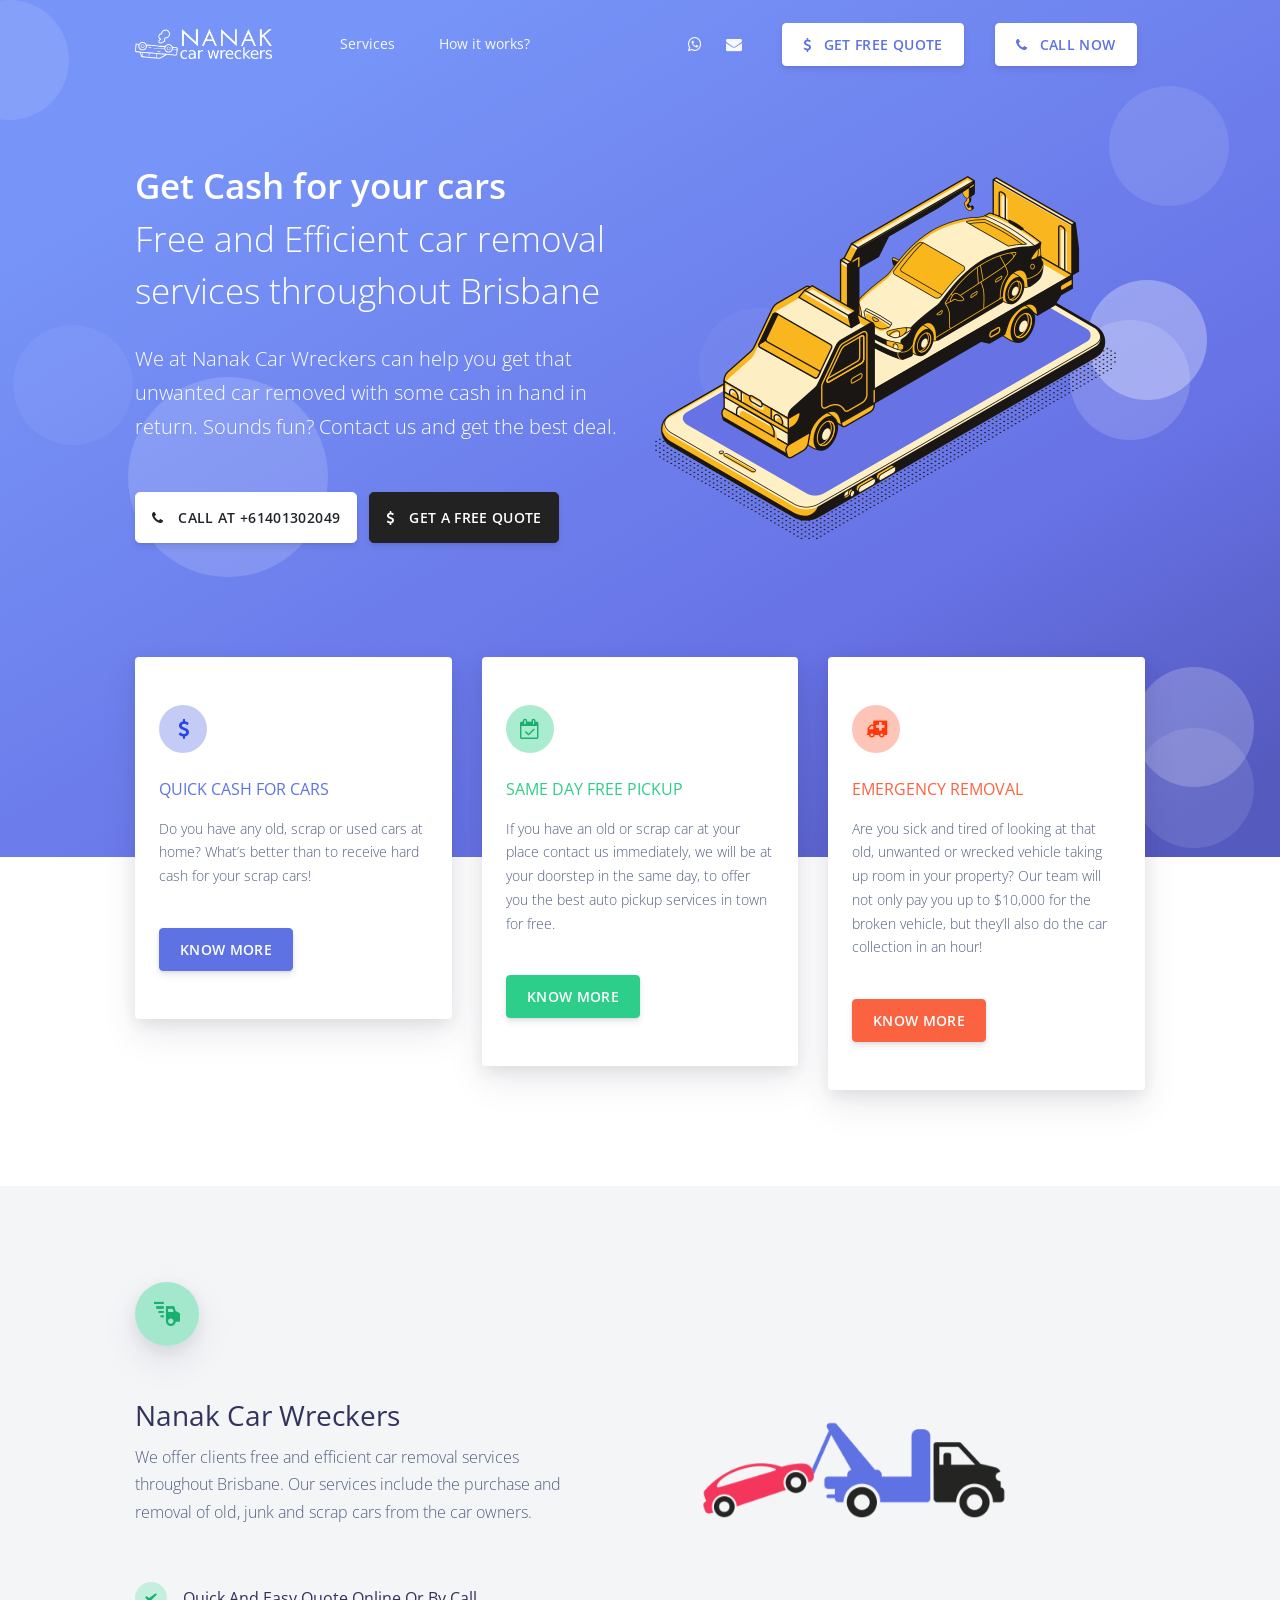
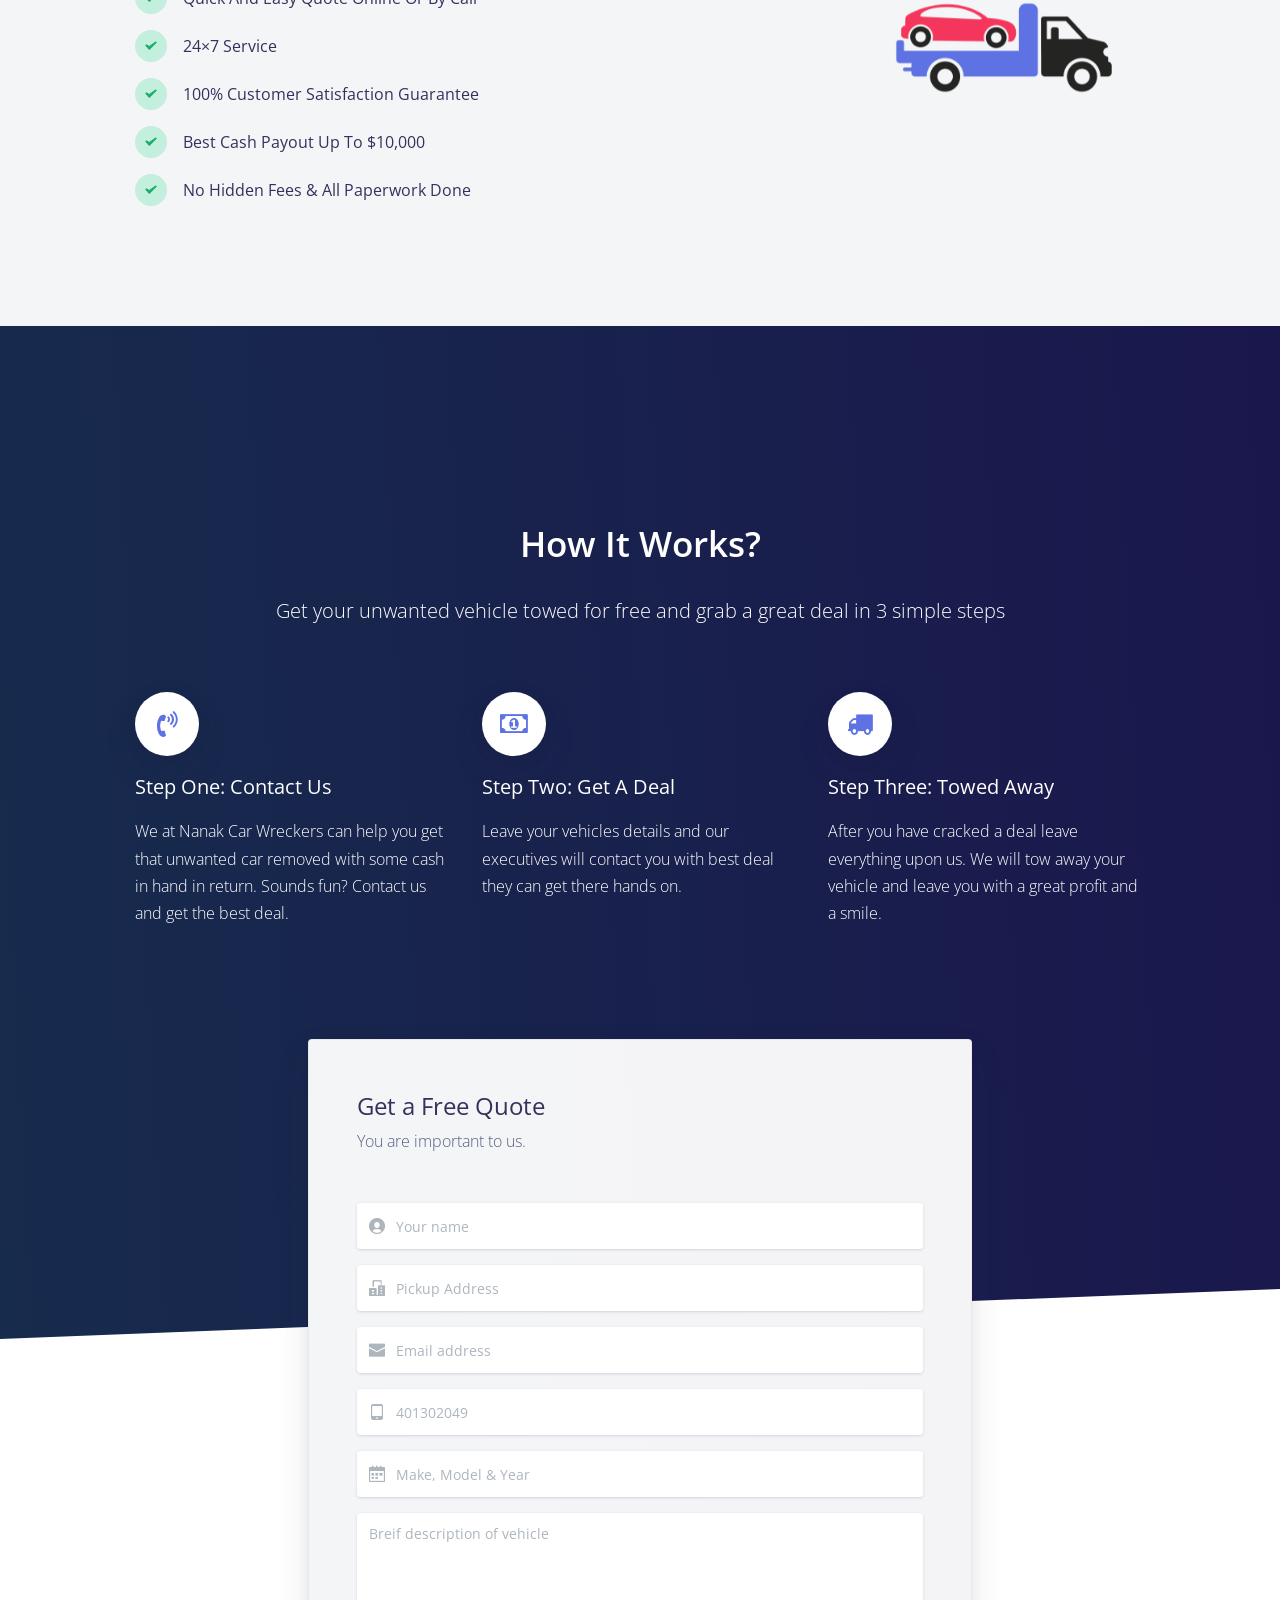
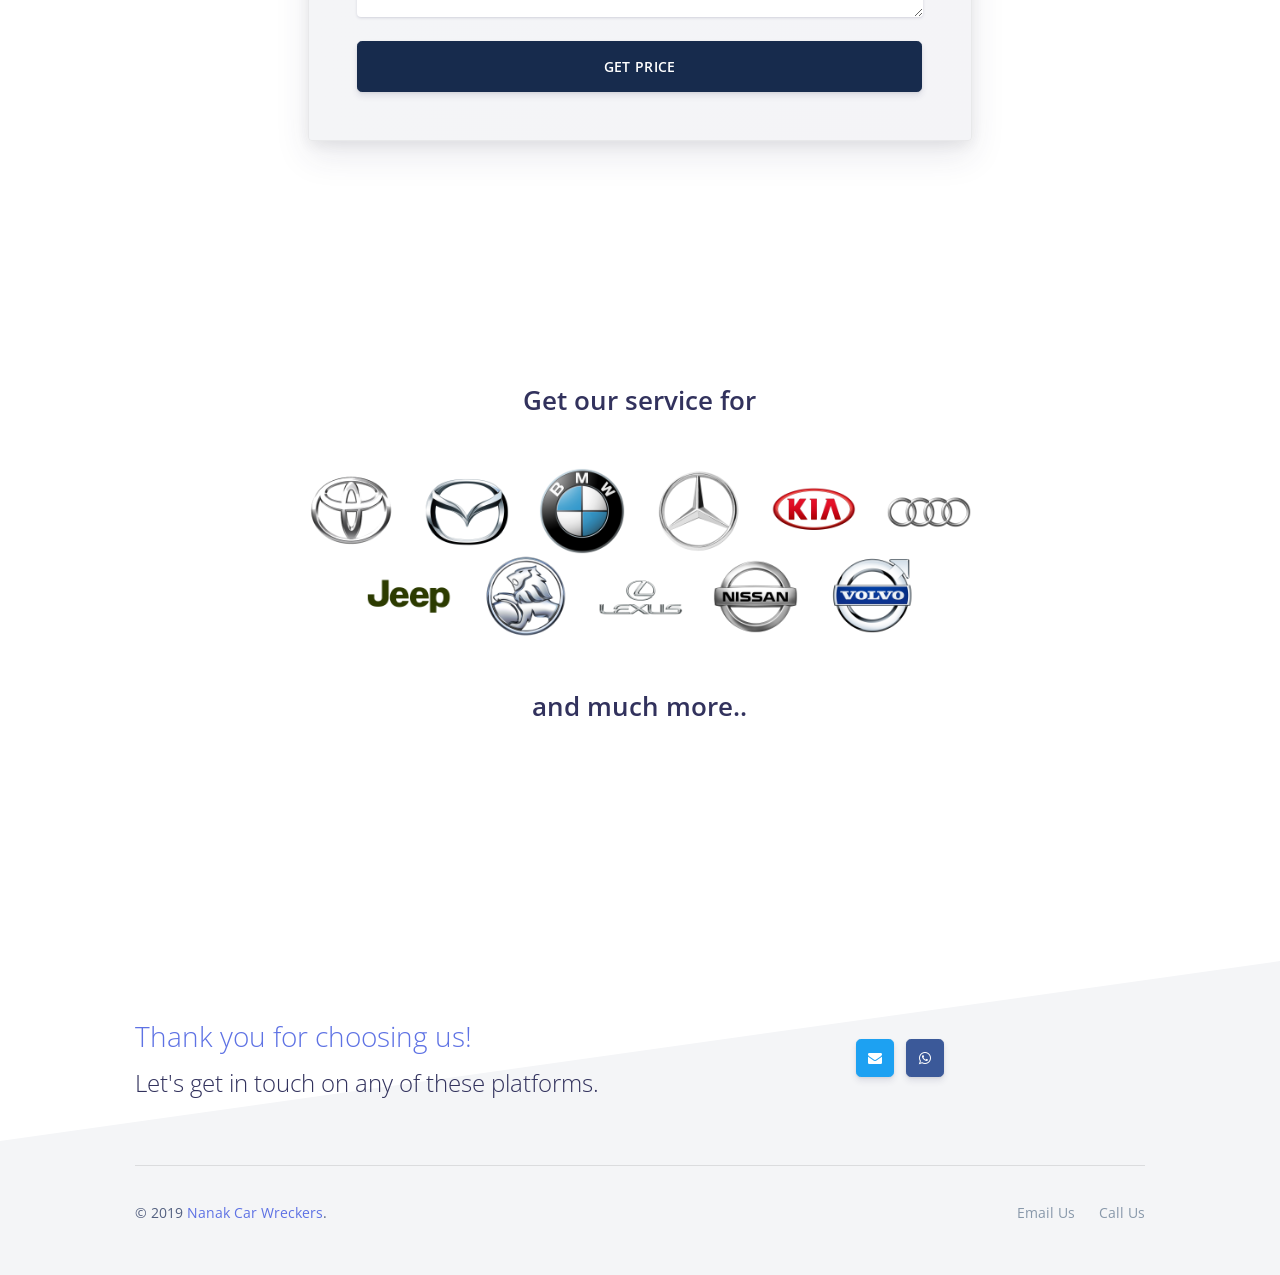
==== index.html @ dedbe330 "added files" ====
<!DOCTYPE html>
<html>

<head>
  <meta charset="utf-8">
  <meta name="viewport" content="width=device-width, initial-scale=1, shrink-to-fit=no">
  <meta name="description" content="Nanak Car Wreckers - Free and Efficient car removal services throughout Brisbane">
  <meta name="author" content="Nanak Car Wreckers">
  <meta name="keywords" content="car wreckers brisbane, nanak car wreckers, nanak car wreckers brisbane, car towing, scrap cars, free car towing service, free car pickup, car pickup brisbane">

  <title>Nanak Car Wreckers - Free and Efficient car removal services throughout Brisbane</title>
  <!-- OGP -->
  <meta property="og:title" content="Nanak Car Wreckers" />
  <meta property="og:url" content="https://nanakcarwreckers.com/" />
  <meta property="og:description" content="Nanak Car Wreckers - Free and Efficient car removal services throughout Brisbane"/>
  <meta property="og:image" content="./assets/img/brand/ncw_ogp.png" />
  <meta property="og:image:secure_url" content="https://nanakcarwreckers.com/assets/img/brand/ncw_ogp.png" />
  <meta property="og:image:type" content="image/png" />
  <meta property="og:image:width" content="400" />
  <meta property="og:image:height" content="300" />
  <meta property="og:image:alt" content="Nanak Car Wreckers Logo" />
  <!-- Favicon -->
  <link href="./assets/img/brand/favicon.ico" rel="icon" type="image/png">
  <link rel="icon" type="image/png" href="./assets/img/brand/favicon-32x32.png" sizes="32x32" />
  <link rel="icon" type="image/png" href="./assets/img/brand/favicon-16x16.png" sizes="16x16" />
  <!-- Fonts -->
  <link href="https://fonts.googleapis.com/css?family=Open+Sans:300,400,600,700" rel="stylesheet">
  <!-- Icons -->
  <link href="./assets/vendor/nucleo/css/nucleo.css" rel="stylesheet">
  <link href="./assets/vendor/font-awesome/css/font-awesome.min.css" rel="stylesheet">
  <!-- Argon CSS -->
  <link type="text/css" href="./assets/css/argon.css?v=1.0.1" rel="stylesheet">
  <!-- Docs CSS -->
  <link type="text/css" href="./assets/css/docs.min.css" rel="stylesheet">
</head>

<body>
  <header class="header-global">
    <nav id="navbar-main" class="navbar navbar-main navbar-expand-lg navbar-transparent navbar-light headroom">
      <div class="container">
        <a class="navbar-brand mr-lg-5" href="../index.html">
          <img src="./assets/img/brand/logo.png">
        </a>
        <button class="navbar-toggler" type="button" data-toggle="collapse" data-target="#navbar_global" aria-controls="navbar_global" aria-expanded="false" aria-label="Toggle navigation">
          <span class="navbar-toggler-icon"></span>
        </button>
        <div class="navbar-collapse collapse" id="navbar_global">
          <div class="navbar-collapse-header">
            <div class="row">
              <div class="col-6 collapse-brand">
                <a href="../index.html">
                  <img src="./assets/img/brand/blue.png">
                </a>
              </div>
              <div class="col-6 collapse-close">
                <button type="button" class="navbar-toggler" data-toggle="collapse" data-target="#navbar_global" aria-controls="navbar_global" aria-expanded="false" aria-label="Toggle navigation">
                  <span></span>
                  <span></span>
                </button>
              </div>
            </div>
          </div>
          <ul class="navbar-nav navbar-nav-hover align-items-lg-center">
            <li class="nav-item dropdown" data-toggle="collapse" data-target=".navbar-collapse.show">
              <a href="#services" class="nav-link">
                <i class="ni ni-ui-04 d-lg-none"></i>
                <span class="nav-link-inner--text">Services</span>
              </a>
            </li>
            <li class="nav-item" data-toggle="collapse" data-target=".navbar-collapse.show">
              <a href="#how-it-works" class="nav-link">
                <i class="ni ni-collection d-lg-none"></i>
                <span class="nav-link-inner--text">How it works?</span>
              </a>
            </li>
          </ul>
          <ul class="navbar-nav align-items-lg-center ml-lg-auto">
            <li class="nav-item" data-toggle="collapse" data-target=".navbar-collapse.show">
              <a class="nav-link nav-link-icon" href="https://api.whatsapp.com/send?phone=61401302049&text=Wanna%20Get%20Quote%20for%20my%20Car" target="_blank" data-toggle="tooltip" title="Get free quote on Whatsapp">
                <i class="fa fa-whatsapp"></i>
                <span class="nav-link-inner--text d-lg-none">Whatsapp</span>
              </a>
            </li>
            <li class="nav-item" data-toggle="collapse" data-target=".navbar-collapse.show">
              <a class="nav-link nav-link-icon" href="mailto:nanakcarwreckersau@gmail.com?subject=Wanna get quote for my car&" target="_blank" data-toggle="tooltip" title="Email Us">
                <i class="fa fa-envelope"></i>
                <span class="nav-link-inner--text d-lg-none">Email Us</span>
              </a>
            </li>
            <li class="nav-item d-none d-lg-block ml-lg-4" data-toggle="collapse" data-target=".navbar-collapse.show">
              <a href="#get-free-quote" class="btn btn-neutral btn-icon">
                <span class="btn-inner--icon">
                  <i class="fa fa-usd mr-2"></i>
                </span>
                <span class="nav-link-inner--text">Get free Quote</span>
              </a>
            </li>
            <li class="nav-item d-none d-lg-block ml-lg-4" data-toggle="collapse" data-target=".navbar-collapse.show">
              <a href="tel:+61401302049" class="btn btn-neutral btn-icon">
                <span class="btn-inner--icon">
                  <i class="fa fa-phone mr-2"></i>
                </span>
                <span class="nav-link-inner--text">Call Now</span>
              </a>
            </li>
          </ul>
        </div>
      </div>
    </nav>
  </header>
  <main>
    <div class="position-relative">

      <section class="section section-lg section-shaped pb-250">
        <div class="shape shape-style-1 shape-default">
          <span></span>
          <span></span>
          <span></span>
          <span></span>
          <span></span>
          <span></span>
          <span></span>
          <span></span>
          <span></span>
        </div>
        <div class="container py-lg-md d-flex">
          <div class="col px-0">
            <div class="row flex-column-reverse flex-md-row">
              <div class="col-lg-6">
                <h1 class="display-3  text-white">Get Cash for your cars
                  <span>Free and Efficient car removal services throughout Brisbane</span>
                </h1>
                <p class="lead  text-white">We at Nanak Car Wreckers can help you get that unwanted car removed with some cash in hand in return. Sounds fun? Contact us and get the best deal.</p>
                <div class="btn-wrapper">
                  <a href="tel:+61401302049" class="btn btn-lg btn-white btn-icon mb-3 mb-sm-0">
                    <span class="btn-inner--icon"><i class="fa fa-phone"></i></span>
                    <span class="btn-inner--text">Call at +61401302049</span>
                  </a>
                  <a href="#get-free-quote" class="btn btn-lg btn-github btn-icon mb-3 mb-sm-0">
                    <span class="btn-inner--icon"><i class="fa fa-usd"></i></span>
                    <span class="btn-inner--text">Get a free quote</span>
                  </a>
                </div>
              </div>
              <div class="col-lg-6 mt-3">
                <img src="./assets/img/brand/header_img.png" class="img-fluid">
              </div>
            </div>
          </div>
        </div>
      </section>
    </div>
    <section class="section section-lg pt-lg-0 mt--200">
      <div class="container">
        <div class="row justify-content-center">
          <div class="col-lg-12">
            <div class="row row-grid">
              <div class="col-lg-4">
                <div class="card card-lift--hover shadow border-0">
                  <div class="card-body py-5">
                    <div class="icon icon-shape icon-shape-primary rounded-circle mb-4">
                      <i class="fa fa-usd"></i>
                    </div>
                    <h6 class="text-primary text-uppercase">Quick Cash for Cars</h6>
                    <p class="description mt-3">Do you have any old, scrap or used cars at home? What’s better than to receive hard cash for your scrap cars!</p>
                    <a href="#get-free-quote" class="btn btn-primary mt-4">Know more</a>
                  </div>
                </div>
              </div>
              <div class="col-lg-4">
                <div class="card card-lift--hover shadow border-0">
                  <div class="card-body py-5">
                    <div class="icon icon-shape icon-shape-success rounded-circle mb-4">
                      <i class="fa fa-calendar-check-o"></i>
                    </div>
                    <h6 class="text-success text-uppercase">Same day free pickup</h6>
                    <p class="description mt-3">If you have an old or scrap car at your place contact us immediately, we will be at your doorstep in the same day, to offer you the best auto pickup services in town for free.</p>
                    <a href="#get-free-quote" class="btn btn-success mt-4">Know more</a>
                  </div>
                </div>
              </div>
              <div class="col-lg-4">
                <div class="card card-lift--hover shadow border-0">
                  <div class="card-body py-5">
                    <div class="icon icon-shape icon-shape-warning rounded-circle mb-4">
                      <i class="fa fa-ambulance"></i>
                    </div>
                    <h6 class="text-warning text-uppercase">Emergency removal</h6>
                    <p class="description mt-3">Are you sick and tired of looking at that old, unwanted or wrecked vehicle taking up room in your property? Our team will not only pay you up to $10,000 for the broken vehicle, but they’ll also do the car collection in an hour!</p>
                    <a href="#get-free-quote" class="btn btn-warning mt-4">Know more</a>
                  </div>
                </div>
              </div>
            </div>
          </div>
        </div>
      </div>
    </section>
    <section class="section section-lg bg-secondary" id="services">
      <div class="container">
        <div class="row row-grid align-items-center">
          <div class="col-md-6 order-md-2">
            <img src="./assets/img/theme/section_2.png" class="img-fluid floating">
          </div>
          <div class="col-md-6 order-md-1">
            <div class="pr-md-5">
              <div class="icon icon-lg icon-shape icon-shape-success shadow rounded-circle mb-5">
                <i class="ni ni-delivery-fast"></i>
              </div>
              <h3>Nanak Car Wreckers</h3>
              <p>We offer clients free and efficient car removal services throughout Brisbane. Our services include the purchase and removal of old, junk and scrap cars from the car owners.</p>
              <ul class="list-unstyled mt-5">
                <li class="py-2">
                  <div class="d-flex align-items-center">
                    <div>
                      <div class="badge badge-circle badge-success mr-3">
                        <i class="ni ni-check-bold"></i>
                      </div>
                    </div>
                    <div>
                      <h6 class="mb-0">Quick And Easy Quote Online Or By Call</h6>
                    </div>
                  </div>
                </li>
                <li class="py-2">
                  <div class="d-flex align-items-center">
                    <div>
                      <div class="badge badge-circle badge-success mr-3">
                        <i class="ni ni-check-bold"></i>
                      </div>
                    </div>
                    <div>
                      <h6 class="mb-0">24×7 Service</h6>
                    </div>
                  </div>
                </li>
                <li class="py-2">
                  <div class="d-flex align-items-center">
                    <div>
                      <div class="badge badge-circle badge-success mr-3">
                        <i class="ni ni-check-bold"></i>
                      </div>
                    </div>
                    <div>
                      <h6 class="mb-0">100% Customer Satisfaction Guarantee</h6>
                    </div>
                  </div>
                </li>
                <li class="py-2">
                  <div class="d-flex align-items-center">
                    <div>
                      <div class="badge badge-circle badge-success mr-3">
                        <i class="ni ni-check-bold"></i>
                      </div>
                    </div>
                    <div>
                      <h6 class="mb-0">Best Cash Payout Up To $10,000</h6>
                    </div>
                  </div>
                </li>
                <li class="py-2">
                  <div class="d-flex align-items-center">
                    <div>
                      <div class="badge badge-circle badge-success mr-3">
                        <i class="ni ni-check-bold"></i>
                      </div>
                    </div>
                    <div>
                      <h6 class="mb-0">No Hidden Fees & All Paperwork Done</h6>
                    </div>
                  </div>
                </li>
              </ul>
            </div>
          </div>
        </div>
      </div>
    </section>
    <section class="section section-lg bg-gradient-default" id="how-it-works">
      <div class="container pt-lg pb-300">
        <div class="row text-center justify-content-center">
          <div class="col-lg-10">
            <h2 class="display-3 text-white">How It Works?</h2>
            <p class="lead text-white">Get your unwanted vehicle towed for free and grab a great deal in 3 simple steps</p>
          </div>
        </div>
        <div class="row row-grid mt-5">
          <div class="col-lg-4">
            <div class="icon icon-lg icon-shape bg-gradient-white shadow rounded-circle text-primary">
              <i class="fa fa-volume-control-phone"></i>
            </div>
            <h5 class="text-white mt-3">Step One: Contact Us</h5>
            <p class="text-white mt-3">We at Nanak Car Wreckers can help you get that unwanted car removed with some cash in hand in return. Sounds fun? Contact us and get the best deal.</p>
          </div>
          <div class="col-lg-4">
            <div class="icon icon-lg icon-shape bg-gradient-white shadow rounded-circle text-primary">
              <i class="fa fa-money"></i>
            </div>
            <h5 class="text-white mt-3">Step Two: Get A Deal</h5>
            <p class="text-white mt-3">Leave your vehicles details and our executives will contact you with best deal they can get there hands on.</p>
          </div>
          <div class="col-lg-4">
            <div class="icon icon-lg icon-shape bg-gradient-white shadow rounded-circle text-primary">
              <i class="fa fa-truck"></i>
            </div>
            <h5 class="text-white mt-3">Step Three: Towed Away</h5>
            <p class="text-white mt-3">After you have cracked a deal leave everything upon us. We will tow away your vehicle and leave you with a great profit and a smile.</p>
          </div>
        </div>
      </div>
      <!-- SVG separator -->
      <div class="separator separator-bottom separator-skew zindex-100">
        <svg x="0" y="0" viewBox="0 0 2560 100" preserveAspectRatio="none" version="1.1" xmlns="http://www.w3.org/2000/svg">
          <polygon class="fill-white" points="2560 0 2560 100 0 100"></polygon>
        </svg>
      </div>
    </section>
    <section class="section section-lg pt-lg-0 section-contact-us" id="get-free-quote">
      <div class="container">
        <div class="row justify-content-center mt--300">
          <div class="col-lg-8">
            <div class="card bg-gradient-secondary shadow">
              <div class="card-body p-lg-5">
                <h4 class="mb-1">Get a Free Quote</h4>
                <p class="mt-0">You are important to us.</p>
                <form action="https://formspree.io/nanakcarwreckers@gmail.com" method="POST">
                <div class="form-group mt-5">
                  <div class="input-group input-group-alternative">
                    <div class="input-group-prepend">
                      <span class="input-group-text"><i class="ni ni-circle-08"></i></span>
                    </div>
                    <input class="form-control" placeholder="Your name" type="text" name="name" required>
                  </div>
                </div>
                <div class="form-group">
                  <div class="input-group input-group-alternative">
                    <div class="input-group-prepend">
                      <span class="input-group-text"><i class="ni ni-building"></i></span>
                    </div>
                    <input class="form-control" placeholder="Pickup Address" type="text" name="pickup_address" required>
                  </div>
                </div>
                <div class="form-group">
                  <div class="input-group input-group-alternative">
                    <div class="input-group-prepend">
                      <span class="input-group-text"><i class="ni ni-email-83"></i></span>
                    </div>
                    <input class="form-control" placeholder="Email address" type="email" name="email" required>
                  </div>
                </div>
                <div class="form-group">
                  <div class="input-group input-group-alternative">
                    <div class="input-group-prepend">
                      <span class="input-group-text"><i class="ni ni-mobile-button"></i></span>
                    </div>
                    <input class="form-control" placeholder="401302049" type="tel" required pattern="[0-9][0-9]{4}[0-9]{4}" name="mobile_number" required/>
                  </div>
                </div>
                <div class="form-group">
                  <div class="input-group input-group-alternative">
                    <div class="input-group-prepend">
                      <span class="input-group-text"><i class="ni ni-calendar-grid-58"></i></span>
                    </div>
                    <input class="form-control" placeholder="Make, Model & Year" type="text" name="make_model_year" required>
                  </div>
                </div>
                <div class="form-group mb-4">
                  <textarea class="form-control form-control-alternative" rows="4" cols="80" placeholder="Breif description of vehicle" name="vehicle_description" required></textarea>
                </div>
                <div>
                  <input type="submit" class="btn btn-default btn-round btn-block btn-lg" value="Get Price">
                </div>
                </form>
              </div>
            </div>
          </div>
        </div>
      </div>
    </section>
    <section class="section section-lg">
      <div class="container">
        <div class="row row-grid justify-content-center">
          <div class="col-lg-8 text-center">
            <div class="text-center">
              <h4 class="display-4 mb-5 mt-5">Get our service for</h4>
              <div class="row justify-content-center">
                <div class="col-lg-2 col-4">
                    <img src="./assets/img/icons/toyota.png" class="img-fluid">
                </div>
                <div class="col-lg-2 col-4">
                    <img src="./assets/img/icons/mazda.png" class="img-fluid">
                </div>
                <div class="col-lg-2 col-4">
                    <img src="./assets/img/icons/bmw.png" class="img-fluid">
                </div>
                <div class="col-lg-2 col-4">
                    <img src="./assets/img/icons/mercedes.png" class="img-fluid">
                </div>
                <div class="col-lg-2 col-4">
                    <img src="./assets/img/icons/kia.png" class="img-fluid">
                </div>
                <div class="col-lg-2 col-4">
                    <img src="./assets/img/icons/audi.png" class="img-fluid">
                </div>
                <div class="col-lg-2 col-4">
                    <img src="./assets/img/icons/jeep.png" class="img-fluid">
                </div>
                <div class="col-lg-2 col-4">
                    <img src="./assets/img/icons/holdan.png" class="img-fluid">
                </div>
                <div class="col-lg-2 col-4">
                    <img src="./assets/img/icons/lexus.png" class="img-fluid">
                </div>
                <div class="col-lg-2 col-4">
                    <img src="./assets/img/icons/nissan.png" class="img-fluid">
                </div>
                <div class="col-lg-2 col-4">
                    <img src="./assets/img/icons/volvo.png" class="img-fluid">
                </div>
                <h5 class="display-4 mb-5 mt-5">and much more..</h5>
              </div>
            </div>
          </div>
        </div>
      </div>
    </section>
  </main>
  <footer class="footer has-cards">
    <div class="container">
      <div class="row row-grid align-items-center my-md">
        <div class="col-lg-6">
          <h3 class="text-primary font-weight-light mb-2">Thank you for choosing us!</h3>
          <h4 class="mb-0 font-weight-light">Let's get in touch on any of these platforms.</h4>
        </div>
        <div class="col-lg-6 text-lg-center btn-wrapper">
          <a target="_blank" href="mailto:nanakcarwreckersau@gmail.com?subject=Wanna get quote for my car&" class="btn btn-neutral btn-icon-only btn-twitter btn-round btn-lg" data-toggle="tooltip" data-original-title="Email us">
            <i class="fa fa-envelope"></i>
          </a>
          <a target="_blank" href="https://api.whatsapp.com/send?phone=61401302049&text=Wanna%20Get%20Quote%20for%20my%20Car" class="btn btn-neutral btn-icon-only btn-facebook btn-round btn-lg" data-toggle="tooltip" data-original-title="Send text on Whatsapp">
            <i class="fa fa-whatsapp"></i>
          </a>
        </div>
      </div>
      <hr>
      <div class="row align-items-center justify-content-md-between">
        <div class="col-md-6">
          <div class="copyright">
            &copy; 2019
            <a href="https://nanakcarwreckers.com" target="_blank">Nanak Car Wreckers</a>.
          </div>
        </div>
        <div class="col-md-6">
          <ul class="nav nav-footer justify-content-end">
            <li class="nav-item">
              <a href="mailto:nanakcarwreckersau@gmail.com?subject=Wanna get quote for my car&" class="nav-link" target="_blank">Email Us</a>
            </li>
            <li class="nav-item">
              <a href="tel:+61401302049" class="nav-link" target="_blank">Call Us</a>
            </li>
          </ul>
        </div>
      </div>
    </div>
  </footer>
  <!-- Core -->
  <script src="./assets/vendor/jquery/jquery.min.js"></script>
  <script src="./assets/vendor/popper/popper.min.js"></script>
  <script src="./assets/vendor/bootstrap/bootstrap.min.js"></script>
  <script src="./assets/vendor/headroom/headroom.min.js"></script>
  <!-- Argon JS -->
  <script src="./assets/js/argon.js?v=1.0.1"></script>
</body>

</html>
---- assets/vendor/nucleo/css/nucleo.css ----
/*--------------------------------

hermes-dashboard-icons Web Font - built using nucleoapp.com
License - nucleoapp.com/license/

-------------------------------- */
@font-face {
  font-family: 'NucleoIcons';
  src: url('../fonts/nucleo-icons.eot');
  src: url('../fonts/nucleo-icons.eot') format('embedded-opentype'), url('../fonts/nucleo-icons.woff2') format('woff2'), url('../fonts/nucleo-icons.woff') format('woff'), url('../fonts/nucleo-icons.ttf') format('truetype'), url('../fonts/nucleo-icons.svg') format('svg');
  font-weight: normal;
  font-style: normal;
}
/*------------------------
    base class definition
-------------------------*/
.ni {
  display: inline-block;
  font: normal normal normal 14px/1 NucleoIcons;
  font-size: inherit;
  text-rendering: auto;
  -webkit-font-smoothing: antialiased;
  -moz-osx-font-smoothing: grayscale;
}
/*------------------------
  change icon size
-------------------------*/
.ni-lg {
  font-size: 1.33333333em;
  line-height: 0.75em;
  vertical-align: -15%;
}
.ni-2x {
  font-size: 2em;
}
.ni-3x {
  font-size: 3em;
}
.ni-4x {
  font-size: 4em;
}
.ni-5x {
  font-size: 5em;
}

/*----------------------------------
  add a square/circle background
-----------------------------------*/
.ni.square,
.ni.circle {
  padding: 0.33333333em;
  vertical-align: -16%;
  background-color: #eee;
}
.ni.circle {
  border-radius: 50%;
}
/*------------------------
  list icons
-------------------------*/
.ni-ul {
  padding-left: 0;
  margin-left: 2.14285714em;
  list-style-type: none;
}
.ni-ul > li {
  position: relative;
}
.ni-ul > li > .ni {
  position: absolute;
  left: -1.57142857em;
  top: 0.14285714em;
  text-align: center;
}
.ni-ul > li > .ni.lg {
  top: 0;
  left: -1.35714286em;
}
.ni-ul > li > .ni.circle,
.ni-ul > li > .ni.square {
  top: -0.19047619em;
  left: -1.9047619em;
}
/*------------------------
  spinning icons
-------------------------*/
.ni.spin {
  -webkit-animation: nc-spin 2s infinite linear;
  -moz-animation: nc-spin 2s infinite linear;
  animation: nc-spin 2s infinite linear;
}
@-webkit-keyframes nc-spin {
  0% {
    -webkit-transform: rotate(0deg);
  }
  100% {
    -webkit-transform: rotate(360deg);
  }
}
@-moz-keyframes nc-spin {
  0% {
    -moz-transform: rotate(0deg);
  }
  100% {
    -moz-transform: rotate(360deg);
  }
}
@keyframes nc-spin {
  0% {
    -webkit-transform: rotate(0deg);
    -moz-transform: rotate(0deg);
    -ms-transform: rotate(0deg);
    -o-transform: rotate(0deg);
    transform: rotate(0deg);
  }
  100% {
    -webkit-transform: rotate(360deg);
    -moz-transform: rotate(360deg);
    -ms-transform: rotate(360deg);
    -o-transform: rotate(360deg);
    transform: rotate(360deg);
  }
}
/*------------------------
  rotated/flipped icons
-------------------------*/
.ni.rotate-90 {
  filter: progid:DXImageTransform.Microsoft.BasicImage(rotation=1);
  -webkit-transform: rotate(90deg);
  -moz-transform: rotate(90deg);
  -ms-transform: rotate(90deg);
  -o-transform: rotate(90deg);
  transform: rotate(90deg);
}
.ni.rotate-180 {
  filter: progid:DXImageTransform.Microsoft.BasicImage(rotation=2);
  -webkit-transform: rotate(180deg);
  -moz-transform: rotate(180deg);
  -ms-transform: rotate(180deg);
  -o-transform: rotate(180deg);
  transform: rotate(180deg);
}
.ni.rotate-270 {
  filter: progid:DXImageTransform.Microsoft.BasicImage(rotation=3);
  -webkit-transform: rotate(270deg);
  -moz-transform: rotate(270deg);
  -ms-transform: rotate(270deg);
  -o-transform: rotate(270deg);
  transform: rotate(270deg);
}
.ni.flip-y {
  filter: progid:DXImageTransform.Microsoft.BasicImage(rotation=0);
  -webkit-transform: scale(-1, 1);
  -moz-transform: scale(-1, 1);
  -ms-transform: scale(-1, 1);
  -o-transform: scale(-1, 1);
  transform: scale(-1, 1);
}
.ni.flip-x {
  filter: progid:DXImageTransform.Microsoft.BasicImage(rotation=2);
  -webkit-transform: scale(1, -1);
  -moz-transform: scale(1, -1);
  -ms-transform: scale(1, -1);
  -o-transform: scale(1, -1);
  transform: scale(1, -1);
}
/*------------------------
    font icons
-------------------------*/

.ni-active-40::before {
    content: "\ea02";
}

.ni-air-baloon::before {
    content: "\ea03";
}

.ni-album-2::before {
    content: "\ea04";
}

.ni-align-center::before {
    content: "\ea05";
}

.ni-align-left-2::before {
    content: "\ea06";
}

.ni-ambulance::before {
    content: "\ea07";
}

.ni-app::before {
    content: "\ea08";
}

.ni-archive-2::before {
    content: "\ea09";
}

.ni-atom::before {
    content: "\ea0a";
}

.ni-badge::before {
    content: "\ea0b";
}

.ni-bag-17::before {
    content: "\ea0c";
}

.ni-basket::before {
    content: "\ea0d";
}

.ni-bell-55::before {
    content: "\ea0e";
}

.ni-bold-down::before {
    content: "\ea0f";
}

.ni-bold-left::before {
    content: "\ea10";
}

.ni-bold-right::before {
    content: "\ea11";
}

.ni-bold-up::before {
    content: "\ea12";
}

.ni-bold::before {
    content: "\ea13";
}

.ni-book-bookmark::before {
    content: "\ea14";
}

.ni-books::before {
    content: "\ea15";
}

.ni-box-2::before {
    content: "\ea16";
}

.ni-briefcase-24::before {
    content: "\ea17";
}

.ni-building::before {
    content: "\ea18";
}

.ni-bulb-61::before {
    content: "\ea19";
}

.ni-bullet-list-67::before {
    content: "\ea1a";
}

.ni-bus-front-12::before {
    content: "\ea1b";
}

.ni-button-pause::before {
    content: "\ea1c";
}

.ni-button-play::before {
    content: "\ea1d";
}

.ni-button-power::before {
    content: "\ea1e";
}

.ni-calendar-grid-58::before {
    content: "\ea1f";
}

.ni-camera-compact::before {
    content: "\ea20";
}

.ni-caps-small::before {
    content: "\ea21";
}

.ni-cart::before {
    content: "\ea22";
}

.ni-chart-bar-32::before {
    content: "\ea23";
}

.ni-chart-pie-35::before {
    content: "\ea24";
}

.ni-chat-round::before {
    content: "\ea25";
}

.ni-check-bold::before {
    content: "\ea26";
}

.ni-circle-08::before {
    content: "\ea27";
}

.ni-cloud-download-95::before {
    content: "\ea28";
}

.ni-cloud-upload-96::before {
    content: "\ea29";
}

.ni-compass-04::before {
    content: "\ea2a";
}

.ni-controller::before {
    content: "\ea2b";
}

.ni-credit-card::before {
    content: "\ea2c";
}

.ni-curved-next::before {
    content: "\ea2d";
}

.ni-delivery-fast::before {
    content: "\ea2e";
}

.ni-diamond::before {
    content: "\ea2f";
}

.ni-email-83::before {
    content: "\ea30";
}

.ni-fat-add::before {
    content: "\ea31";
}

.ni-fat-delete::before {
    content: "\ea32";
}

.ni-fat-remove::before {
    content: "\ea33";
}

.ni-favourite-28::before {
    content: "\ea34";
}

.ni-folder-17::before {
    content: "\ea35";
}

.ni-glasses-2::before {
    content: "\ea36";
}

.ni-hat-3::before {
    content: "\ea37";
}

.ni-headphones::before {
    content: "\ea38";
}

.ni-html5::before {
    content: "\ea39";
}

.ni-istanbul::before {
    content: "\ea3a";
}

.ni-key-25::before {
    content: "\ea3b";
}

.ni-laptop::before {
    content: "\ea3c";
}

.ni-like-2::before {
    content: "\ea3d";
}

.ni-lock-circle-open::before {
    content: "\ea3e";
}

.ni-map-big::before {
    content: "\ea3f";
}

.ni-mobile-button::before {
    content: "\ea40";
}

.ni-money-coins::before {
    content: "\ea41";
}

.ni-note-03::before {
    content: "\ea42";
}

.ni-notification-70::before {
    content: "\ea43";
}

.ni-palette::before {
    content: "\ea44";
}

.ni-paper-diploma::before {
    content: "\ea45";
}

.ni-pin-3::before {
    content: "\ea46";
}

.ni-planet::before {
    content: "\ea47";
}

.ni-ruler-pencil::before {
    content: "\ea48";
}

.ni-satisfied::before {
    content: "\ea49";
}

.ni-scissors::before {
    content: "\ea4a";
}

.ni-send::before {
    content: "\ea4b";
}

.ni-settings-gear-65::before {
    content: "\ea4c";
}

.ni-settings::before {
    content: "\ea4d";
}

.ni-single-02::before {
    content: "\ea4e";
}

.ni-single-copy-04::before {
    content: "\ea4f";
}

.ni-sound-wave::before {
    content: "\ea50";
}

.ni-spaceship::before {
    content: "\ea51";
}

.ni-square-pin::before {
    content: "\ea52";
}

.ni-support-16::before {
    content: "\ea53";
}

.ni-tablet-button::before {
    content: "\ea54";
}

.ni-tag::before {
    content: "\ea55";
}

.ni-tie-bow::before {
    content: "\ea56";
}

.ni-time-alarm::before {
    content: "\ea57";
}

.ni-trophy::before {
    content: "\ea58";
}

.ni-tv-2::before {
    content: "\ea59";
}

.ni-umbrella-13::before {
    content: "\ea5a";
}

.ni-user-run::before {
    content: "\ea5b";
}

.ni-vector::before {
    content: "\ea5c";
}

.ni-watch-time::before {
    content: "\ea5d";
}

.ni-world::before {
    content: "\ea5e";
}

.ni-zoom-split-in::before {
    content: "\ea5f";
}

.ni-collection::before {
    content: "\ea60";
}

.ni-image::before {
    content: "\ea61";
}

.ni-shop::before {
    content: "\ea62";
}

.ni-ungroup::before {
    content: "\ea63";
}

.ni-world-2::before {
    content: "\ea64";
}

.ni-ui-04::before {
    content: "\ea65";
}


/* all icon font classes list here */
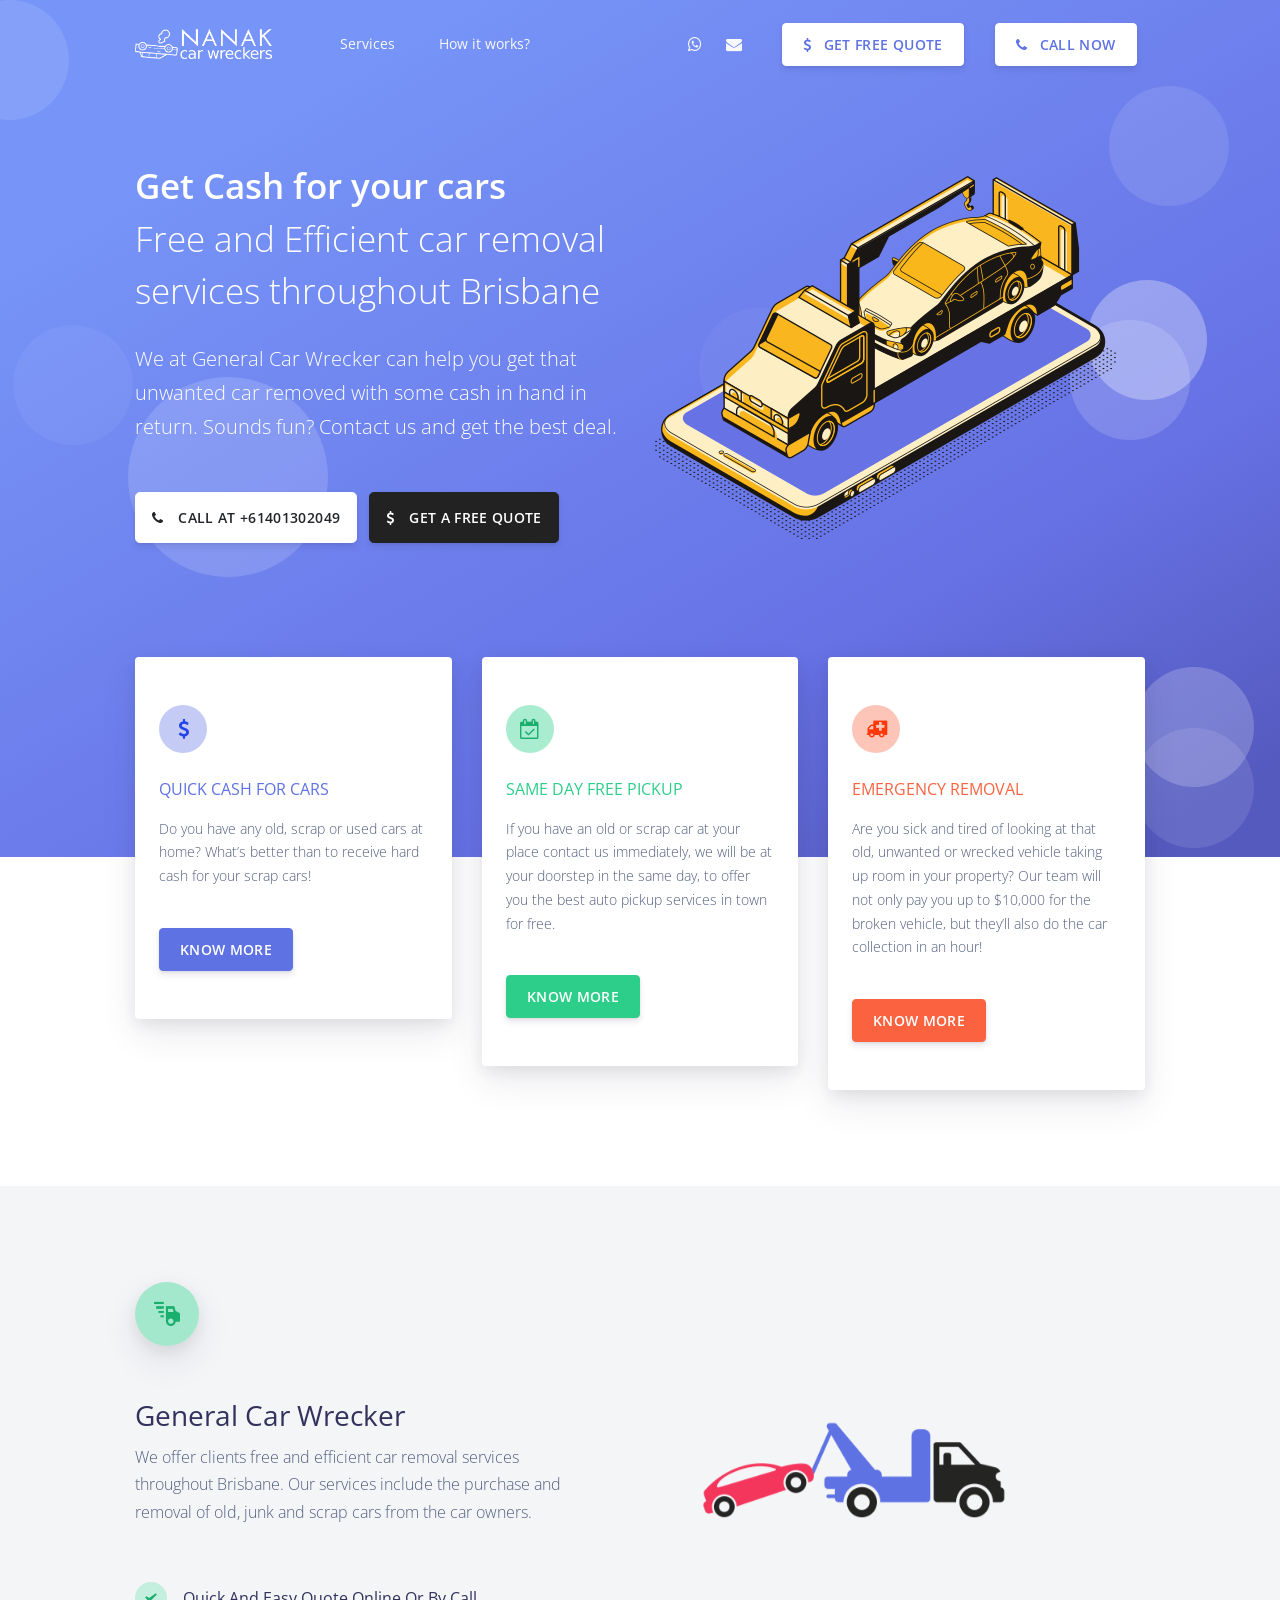
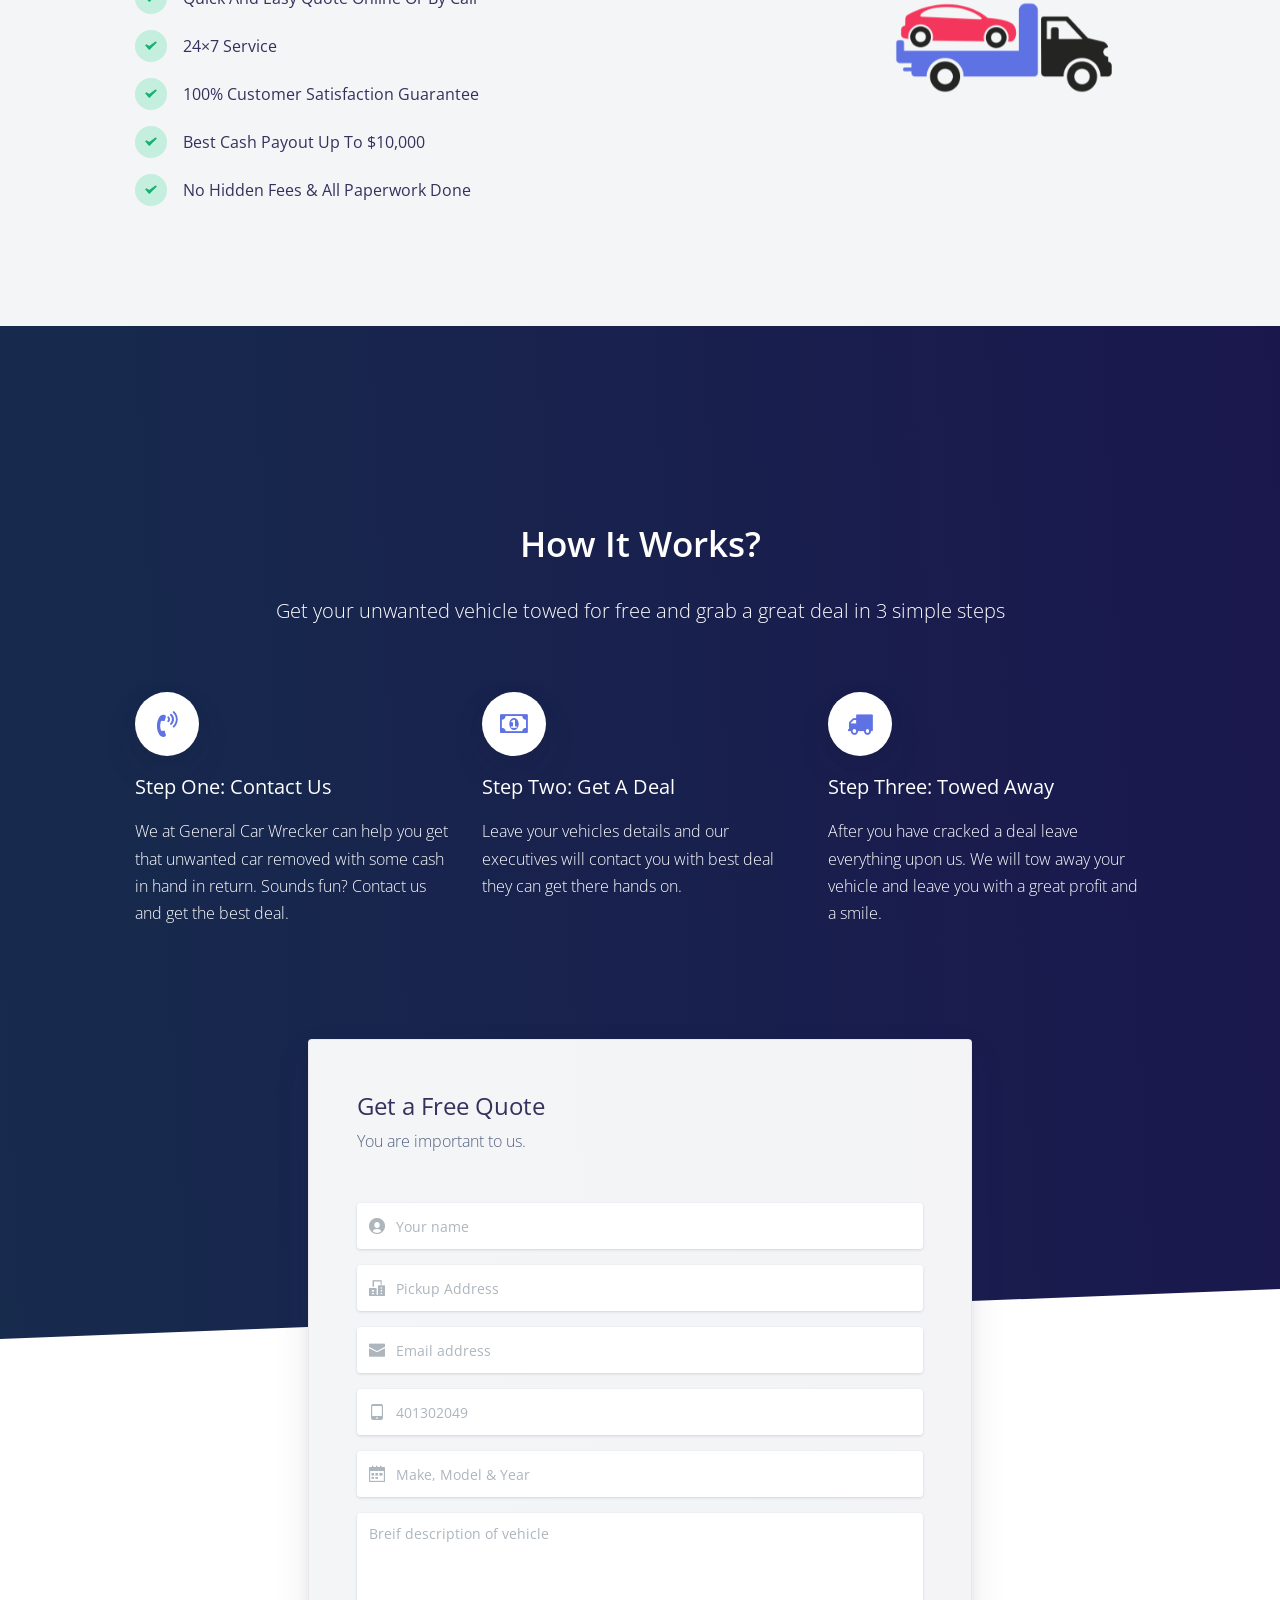
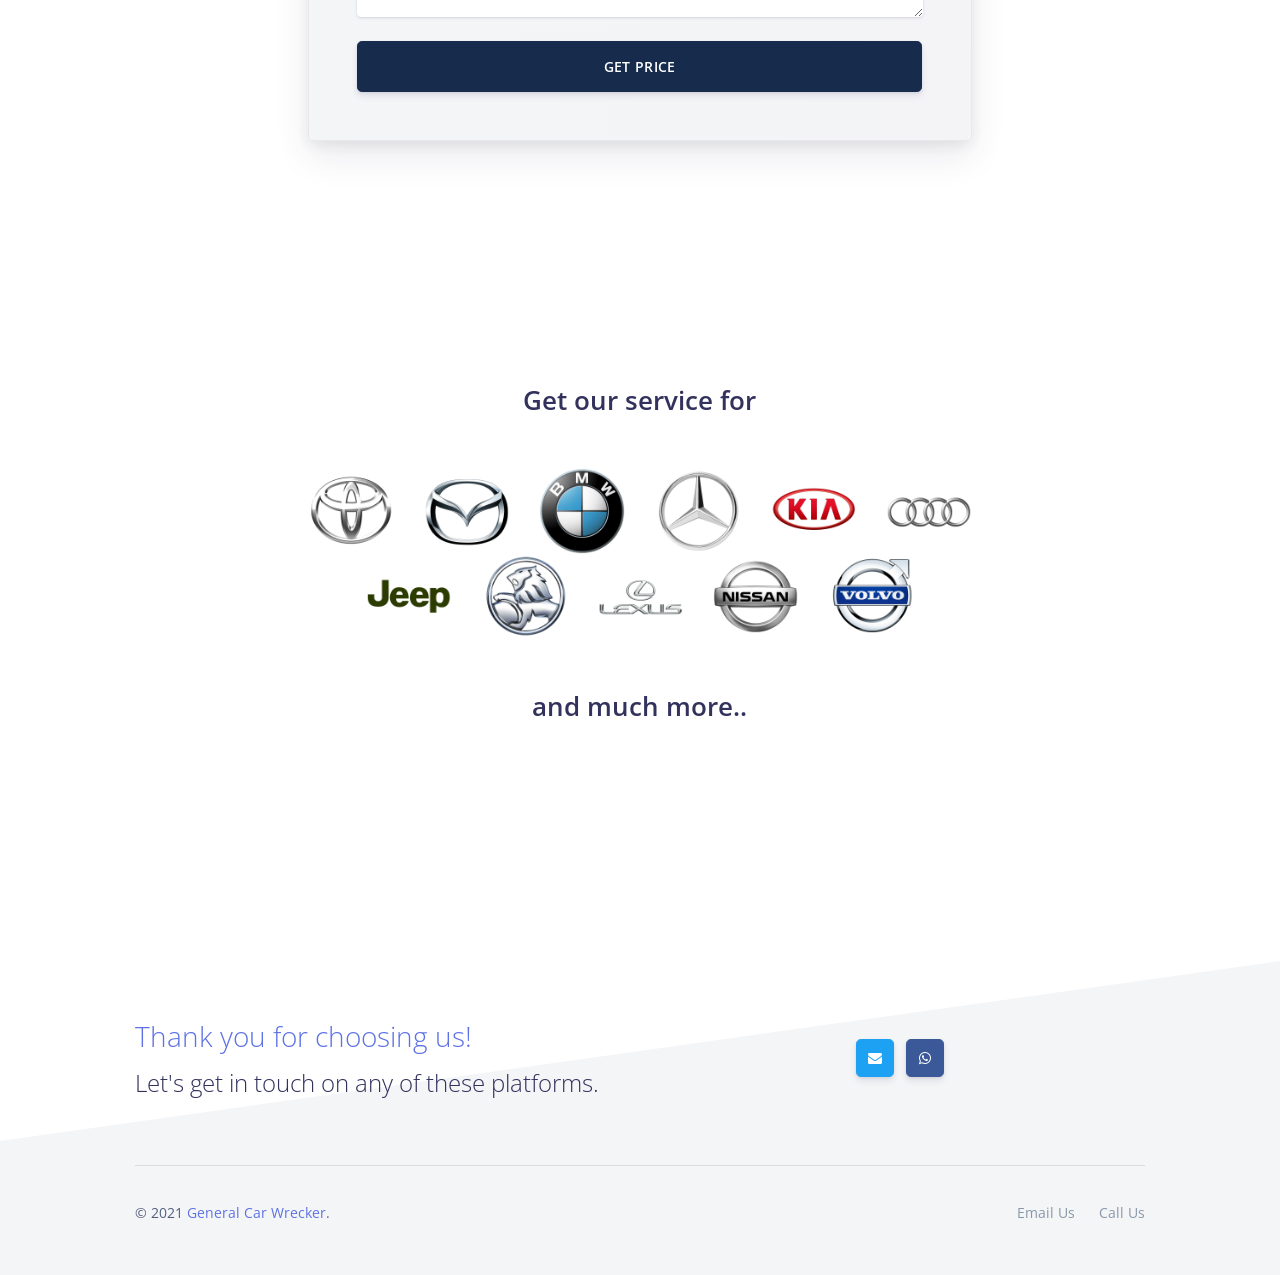
==== commit d8c7f140: "changes" ====
--- a/index.html
+++ b/index.html
@@ -4,21 +4,21 @@
 <head>
   <meta charset="utf-8">
   <meta name="viewport" content="width=device-width, initial-scale=1, shrink-to-fit=no">
-  <meta name="description" content="Nanak Car Wreckers - Free and Efficient car removal services throughout Brisbane">
-  <meta name="author" content="Nanak Car Wreckers">
-  <meta name="keywords" content="car wreckers brisbane, nanak car wreckers, nanak car wreckers brisbane, car towing, scrap cars, free car towing service, free car pickup, car pickup brisbane">
+  <meta name="description" content="General Car Wrecker - Free and Efficient car removal services throughout Brisbane">
+  <meta name="author" content="General Car Wrecker">
+  <meta name="keywords" content="car wreckers brisbane, General Car Wrecker, General Car Wrecker brisbane, car towing, scrap cars, free car towing service, free car pickup, car pickup brisbane">
 
-  <title>Nanak Car Wreckers - Free and Efficient car removal services throughout Brisbane</title>
+  <title>General Car Wrecker - Free and Efficient car removal services throughout Brisbane</title>
   <!-- OGP -->
-  <meta property="og:title" content="Nanak Car Wreckers" />
-  <meta property="og:url" content="https://nanakcarwreckers.com/" />
-  <meta property="og:description" content="Nanak Car Wreckers - Free and Efficient car removal services throughout Brisbane"/>
+  <meta property="og:title" content="General Car Wrecker" />
+  <meta property="og:url" content="https://generalcarwrecker.com/" />
+  <meta property="og:description" content="General Car Wrecker - Free and Efficient car removal services throughout Brisbane"/>
   <meta property="og:image" content="./assets/img/brand/ncw_ogp.png" />
-  <meta property="og:image:secure_url" content="https://nanakcarwreckers.com/assets/img/brand/ncw_ogp.png" />
+  <meta property="og:image:secure_url" content="https://generalcarwrecker.com/assets/img/brand/ncw_ogp.png" />
   <meta property="og:image:type" content="image/png" />
   <meta property="og:image:width" content="400" />
   <meta property="og:image:height" content="300" />
-  <meta property="og:image:alt" content="Nanak Car Wreckers Logo" />
+  <meta property="og:image:alt" content="General Car Wrecker Logo" />
   <!-- Favicon -->
   <link href="./assets/img/brand/favicon.ico" rel="icon" type="image/png">
   <link rel="icon" type="image/png" href="./assets/img/brand/favicon-32x32.png" sizes="32x32" />
@@ -82,7 +82,7 @@
               </a>
             </li>
             <li class="nav-item" data-toggle="collapse" data-target=".navbar-collapse.show">
-              <a class="nav-link nav-link-icon" href="mailto:nanakcarwreckersau@gmail.com?subject=Wanna get quote for my car&" target="_blank" data-toggle="tooltip" title="Email Us">
+              <a class="nav-link nav-link-icon" href="mailto:info@generalcarwrecker.com?subject=Wanna get quote for my car&" target="_blank" data-toggle="tooltip" title="Email Us">
                 <i class="fa fa-envelope"></i>
                 <span class="nav-link-inner--text d-lg-none">Email Us</span>
               </a>
@@ -130,7 +130,7 @@
                 <h1 class="display-3  text-white">Get Cash for your cars
                   <span>Free and Efficient car removal services throughout Brisbane</span>
                 </h1>
-                <p class="lead  text-white">We at Nanak Car Wreckers can help you get that unwanted car removed with some cash in hand in return. Sounds fun? Contact us and get the best deal.</p>
+                <p class="lead  text-white">We at General Car Wrecker can help you get that unwanted car removed with some cash in hand in return. Sounds fun? Contact us and get the best deal.</p>
                 <div class="btn-wrapper">
                   <a href="tel:+61401302049" class="btn btn-lg btn-white btn-icon mb-3 mb-sm-0">
                     <span class="btn-inner--icon"><i class="fa fa-phone"></i></span>
@@ -207,7 +207,7 @@
               <div class="icon icon-lg icon-shape icon-shape-success shadow rounded-circle mb-5">
                 <i class="ni ni-delivery-fast"></i>
               </div>
-              <h3>Nanak Car Wreckers</h3>
+              <h3>General Car Wrecker</h3>
               <p>We offer clients free and efficient car removal services throughout Brisbane. Our services include the purchase and removal of old, junk and scrap cars from the car owners.</p>
               <ul class="list-unstyled mt-5">
                 <li class="py-2">
@@ -290,7 +290,7 @@
               <i class="fa fa-volume-control-phone"></i>
             </div>
             <h5 class="text-white mt-3">Step One: Contact Us</h5>
-            <p class="text-white mt-3">We at Nanak Car Wreckers can help you get that unwanted car removed with some cash in hand in return. Sounds fun? Contact us and get the best deal.</p>
+            <p class="text-white mt-3">We at General Car Wrecker can help you get that unwanted car removed with some cash in hand in return. Sounds fun? Contact us and get the best deal.</p>
           </div>
           <div class="col-lg-4">
             <div class="icon icon-lg icon-shape bg-gradient-white shadow rounded-circle text-primary">
@@ -323,8 +323,11 @@
               <div class="card-body p-lg-5">
                 <h4 class="mb-1">Get a Free Quote</h4>
                 <p class="mt-0">You are important to us.</p>
-                <form action="https://formspree.io/nanakcarwreckers@gmail.com" method="POST">
-                <div class="form-group mt-5">
+                  <form
+                    action="https://formspree.io/f/xgerpkev"
+                    method="POST"
+                  >
+                  <div class="form-group mt-5">
                   <div class="input-group input-group-alternative">
                     <div class="input-group-prepend">
                       <span class="input-group-text"><i class="ni ni-circle-08"></i></span>
@@ -433,7 +436,7 @@
           <h4 class="mb-0 font-weight-light">Let's get in touch on any of these platforms.</h4>
         </div>
         <div class="col-lg-6 text-lg-center btn-wrapper">
-          <a target="_blank" href="mailto:nanakcarwreckersau@gmail.com?subject=Wanna get quote for my car&" class="btn btn-neutral btn-icon-only btn-twitter btn-round btn-lg" data-toggle="tooltip" data-original-title="Email us">
+          <a target="_blank" href="mailto:info@generalcarwrecker.com?subject=Wanna get quote for my car&" class="btn btn-neutral btn-icon-only btn-twitter btn-round btn-lg" data-toggle="tooltip" data-original-title="Email us">
             <i class="fa fa-envelope"></i>
           </a>
           <a target="_blank" href="https://api.whatsapp.com/send?phone=61401302049&text=Wanna%20Get%20Quote%20for%20my%20Car" class="btn btn-neutral btn-icon-only btn-facebook btn-round btn-lg" data-toggle="tooltip" data-original-title="Send text on Whatsapp">
@@ -445,14 +448,14 @@
       <div class="row align-items-center justify-content-md-between">
         <div class="col-md-6">
           <div class="copyright">
-            &copy; 2019
-            <a href="https://nanakcarwreckers.com" target="_blank">Nanak Car Wreckers</a>.
+            &copy; 2021
+            <a href="https://generalcarwrecker.com" target="_blank">General Car Wrecker</a>.
           </div>
         </div>
         <div class="col-md-6">
           <ul class="nav nav-footer justify-content-end">
             <li class="nav-item">
-              <a href="mailto:nanakcarwreckersau@gmail.com?subject=Wanna get quote for my car&" class="nav-link" target="_blank">Email Us</a>
+              <a href="mailto:info@generalcarwrecker.com?subject=Wanna get quote for my car&" class="nav-link" target="_blank">Email Us</a>
             </li>
             <li class="nav-item">
               <a href="tel:+61401302049" class="nav-link" target="_blank">Call Us</a>
@@ -471,4 +474,4 @@
   <script src="./assets/js/argon.js?v=1.0.1"></script>
 </body>
 
-</html>+</html>
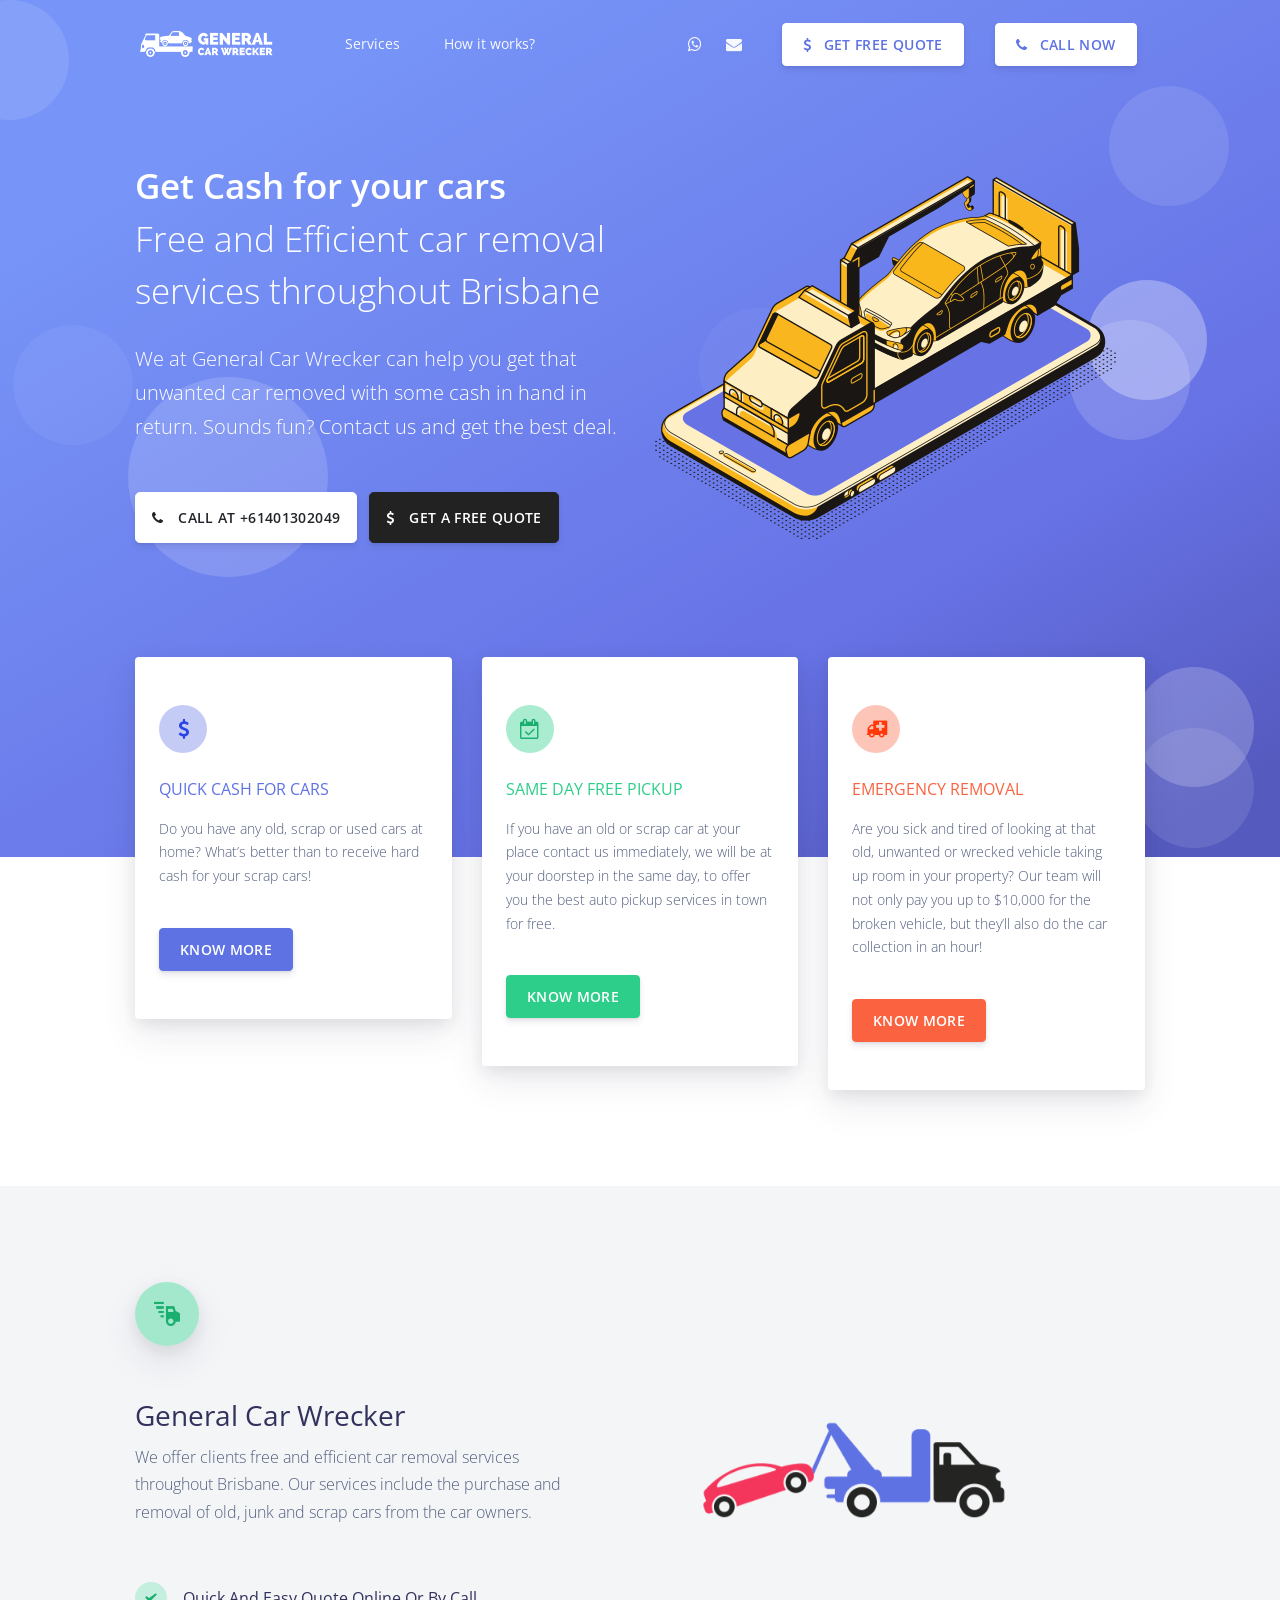
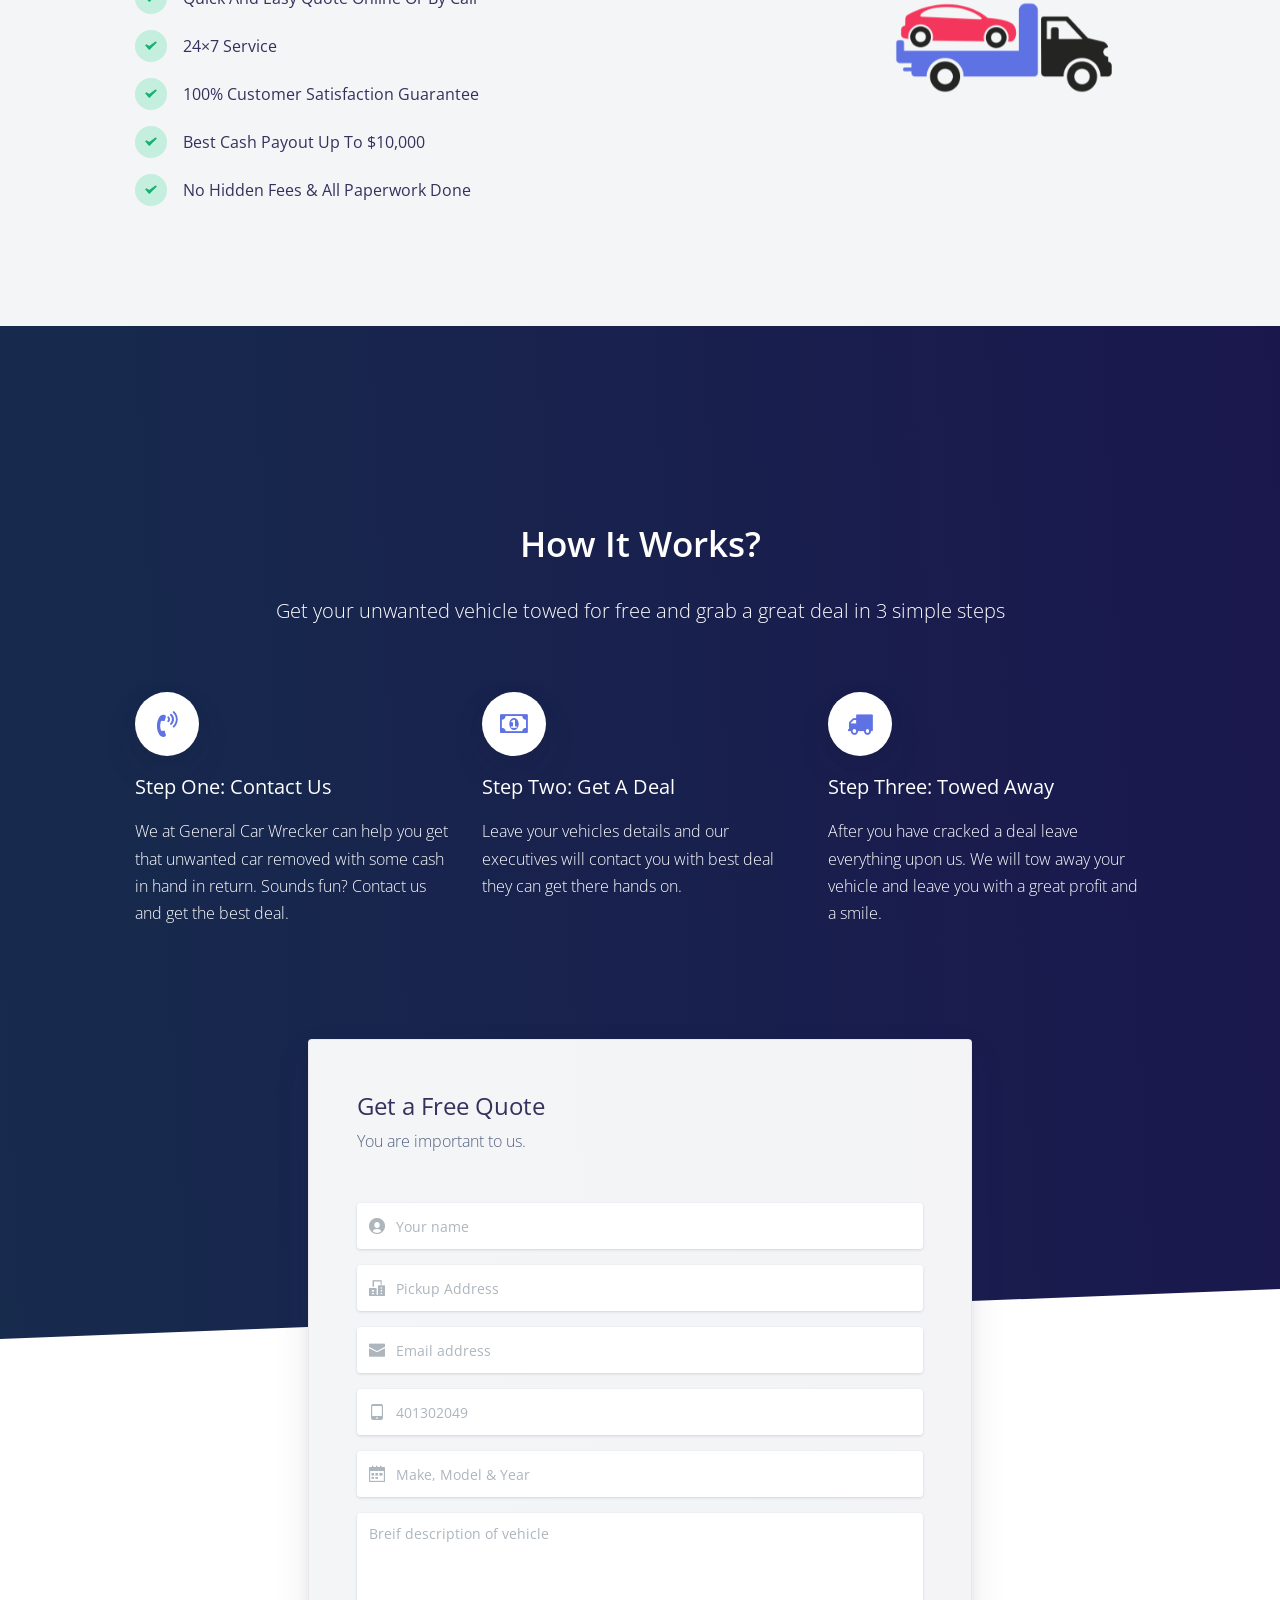
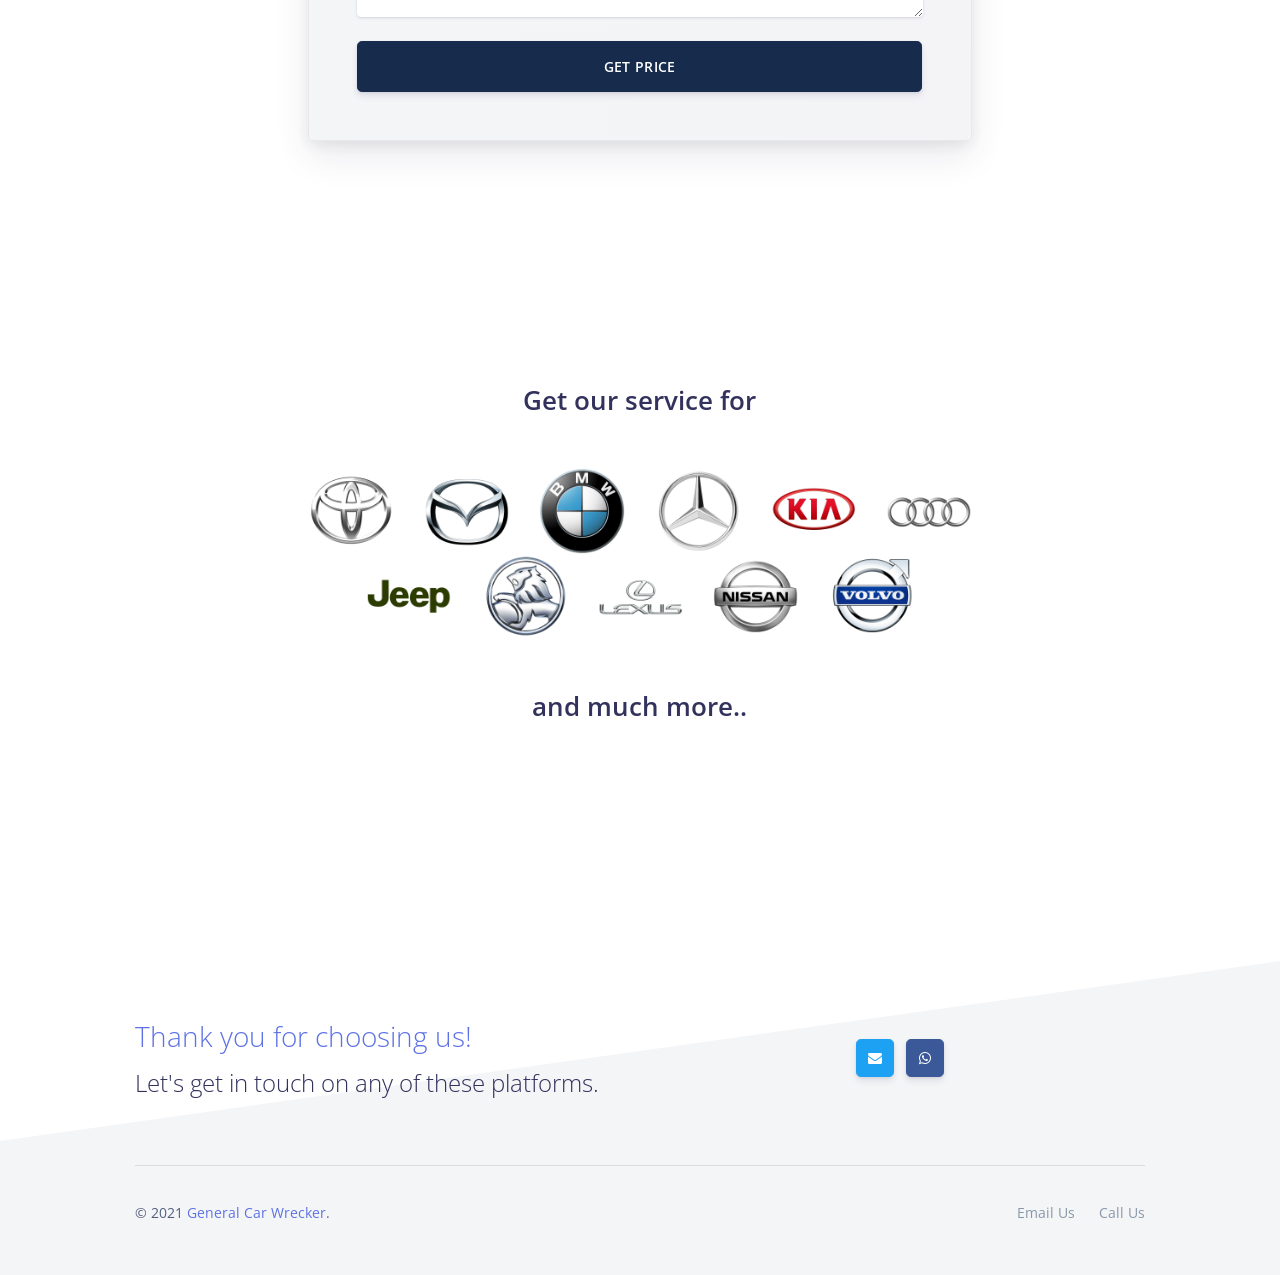
==== commit 0edb47ef: "Update index.html" ====
--- a/index.html
+++ b/index.html
@@ -32,6 +32,15 @@
   <link type="text/css" href="./assets/css/argon.css?v=1.0.1" rel="stylesheet">
   <!-- Docs CSS -->
   <link type="text/css" href="./assets/css/docs.min.css" rel="stylesheet">
+<!-- Global site tag (gtag.js) - Google Analytics -->
+<script async src="https://www.googletagmanager.com/gtag/js?id=G-DGGKTLEHE6"></script>
+<script>
+  window.dataLayer = window.dataLayer || [];
+  function gtag(){dataLayer.push(arguments);}
+  gtag('js', new Date());
+
+  gtag('config', 'G-DGGKTLEHE6');
+</script>
 </head>
 
 <body>
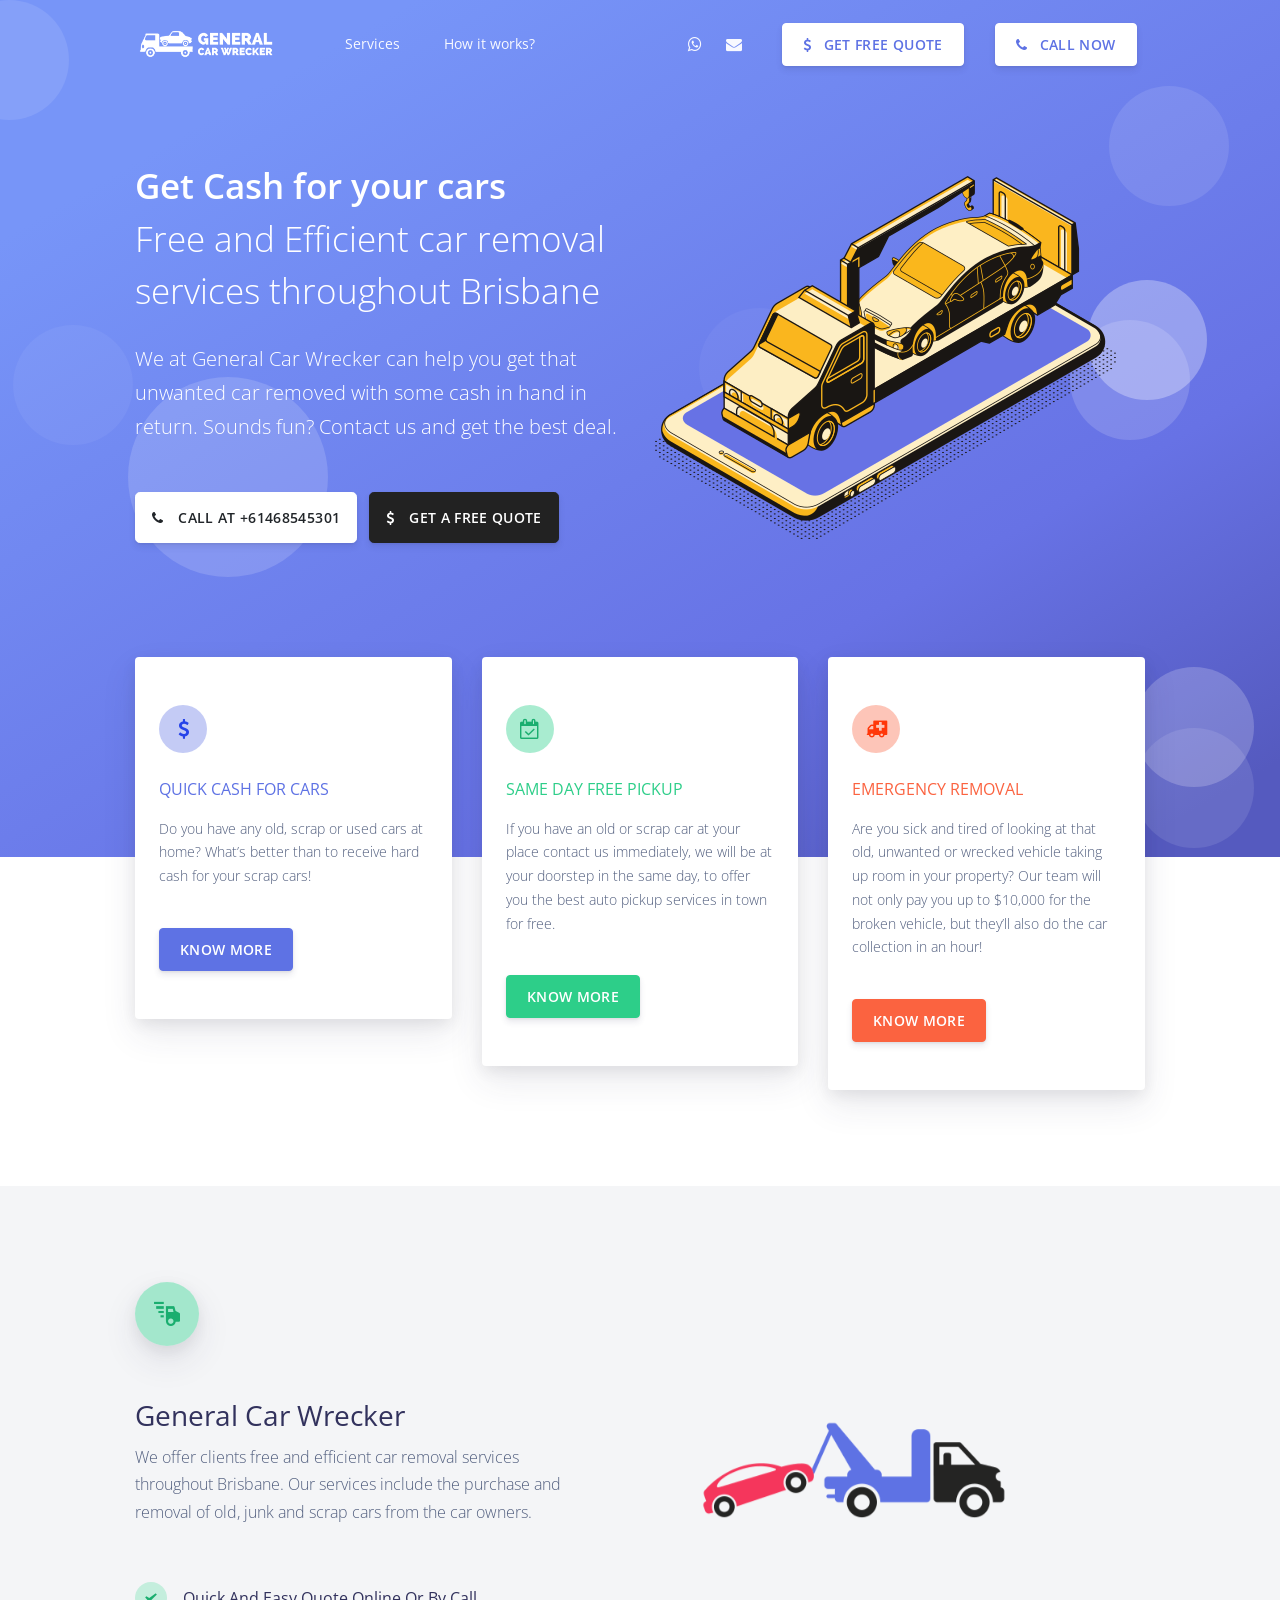
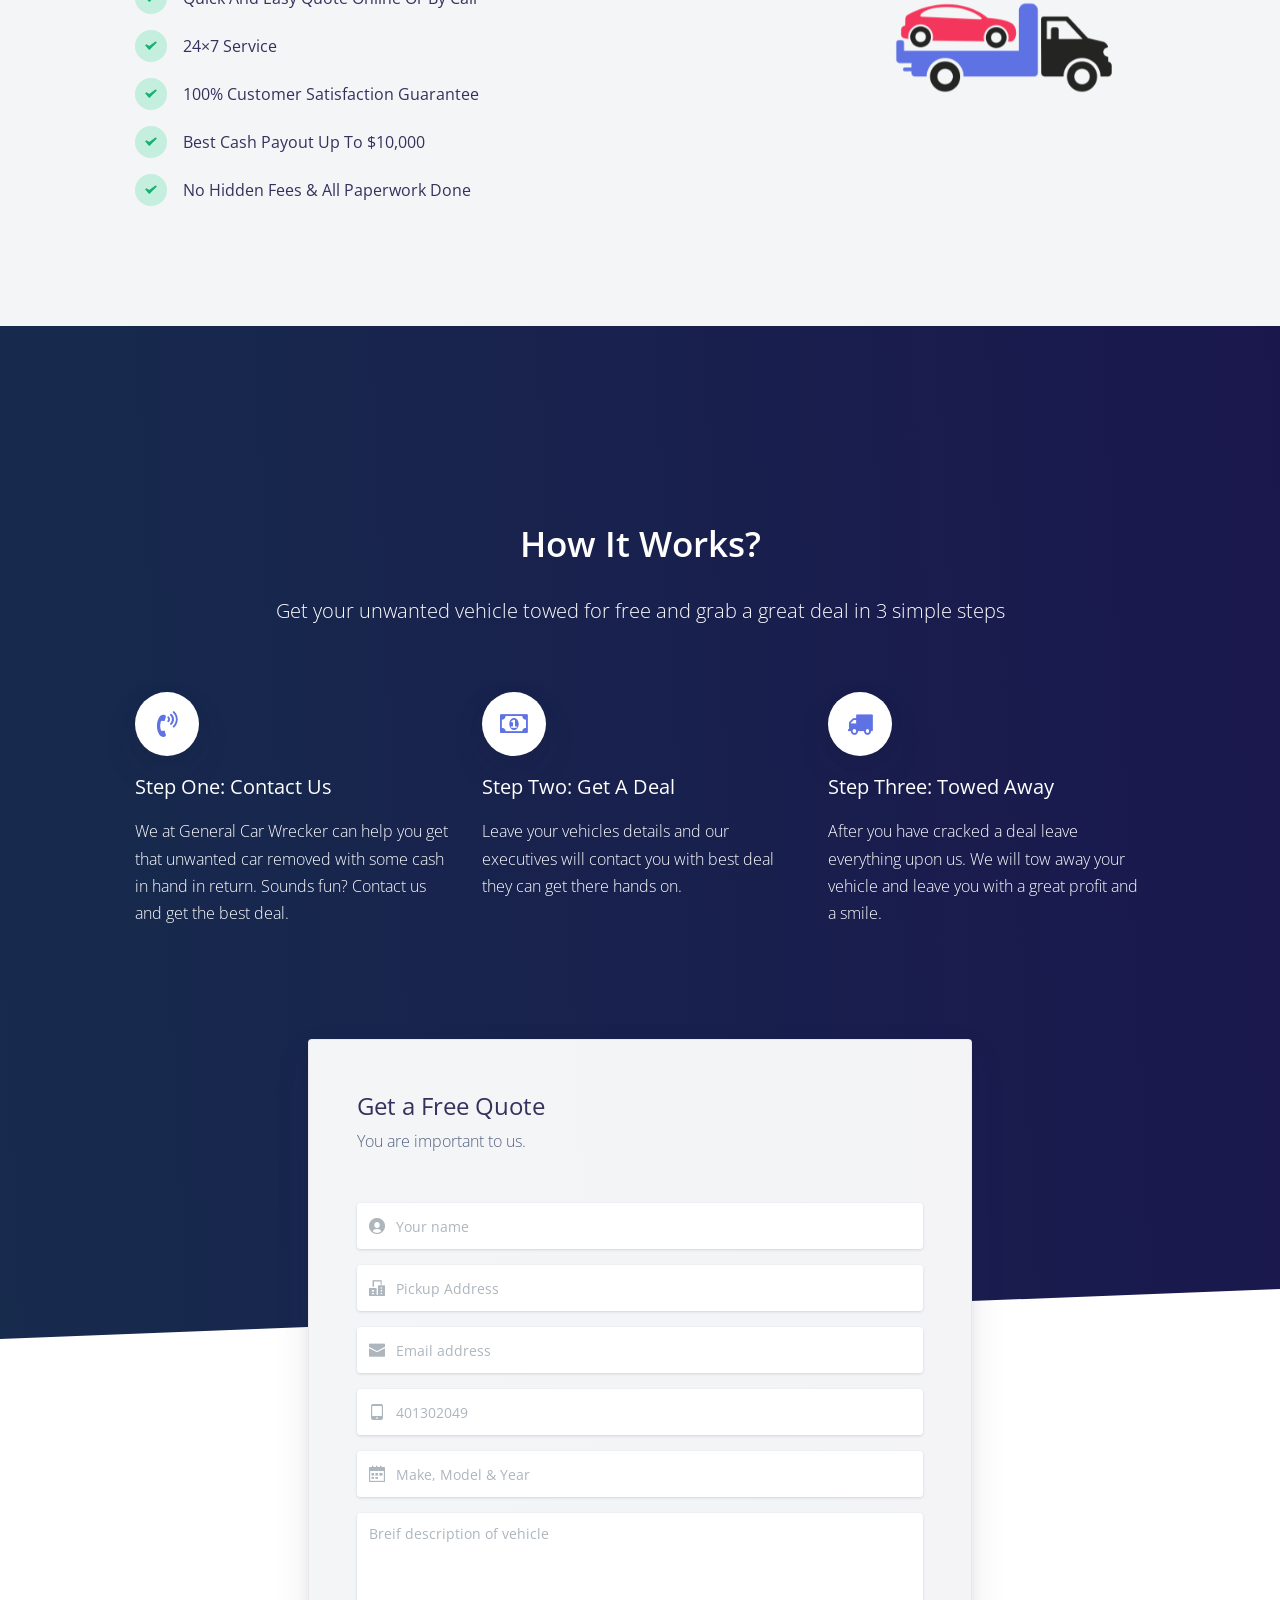
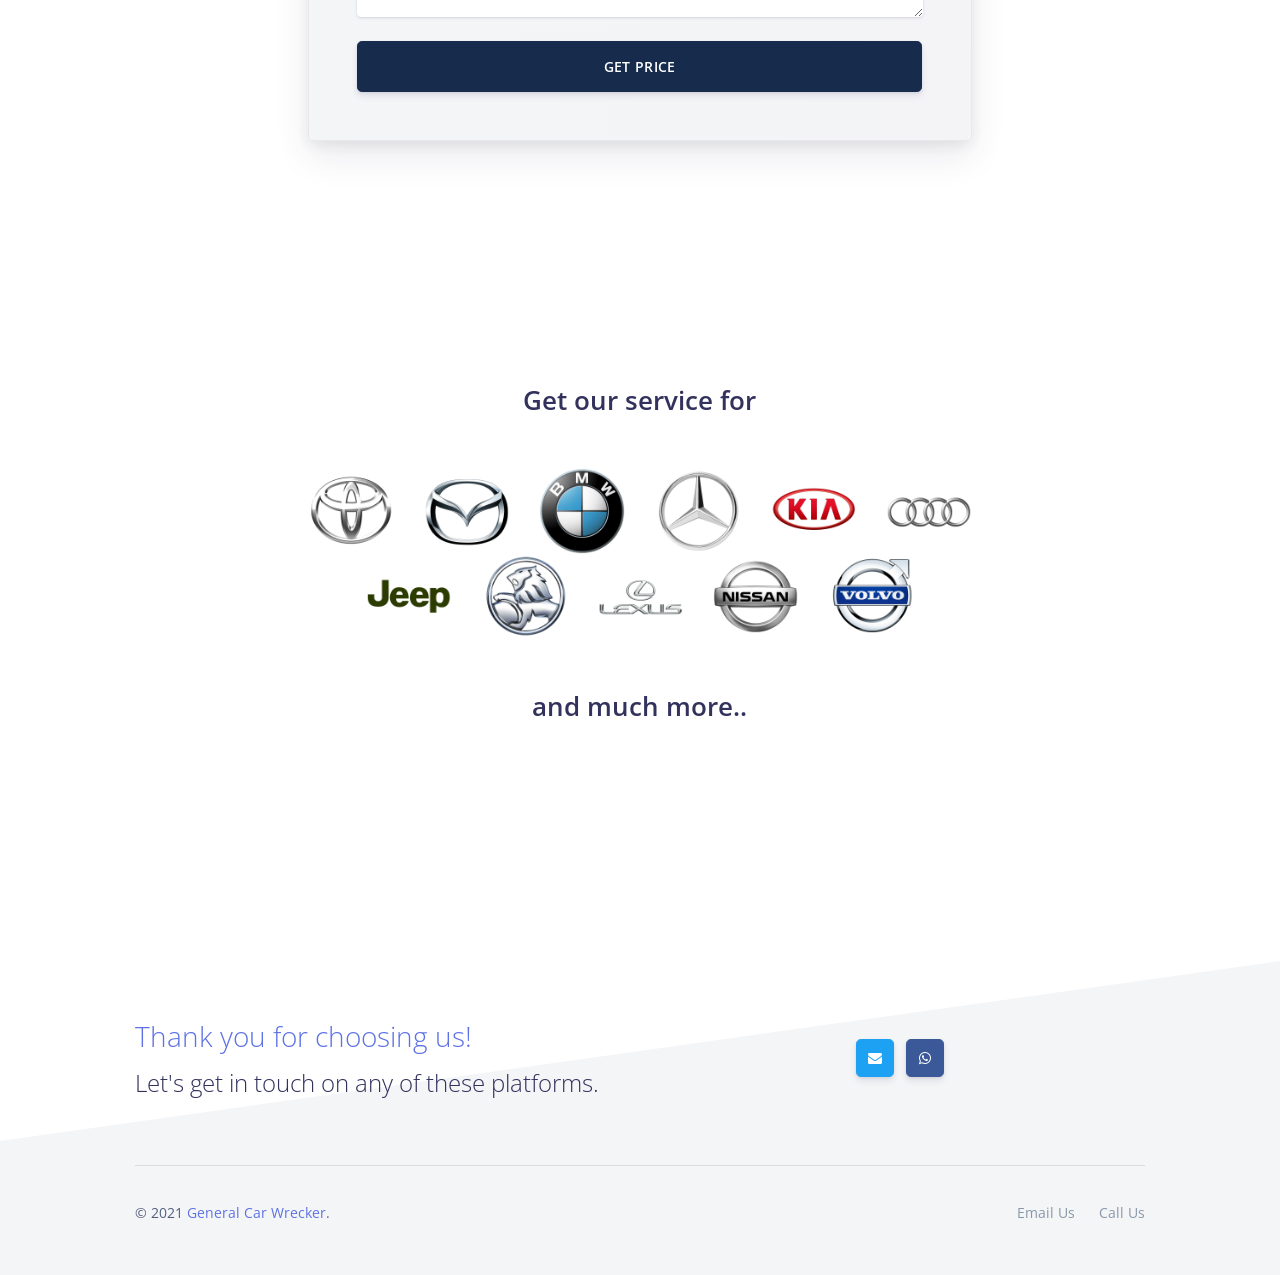
==== commit 640e2835: "updated mobile number" ====
--- a/index.html
+++ b/index.html
@@ -32,15 +32,6 @@
   <link type="text/css" href="./assets/css/argon.css?v=1.0.1" rel="stylesheet">
   <!-- Docs CSS -->
   <link type="text/css" href="./assets/css/docs.min.css" rel="stylesheet">
-<!-- Global site tag (gtag.js) - Google Analytics -->
-<script async src="https://www.googletagmanager.com/gtag/js?id=G-DGGKTLEHE6"></script>
-<script>
-  window.dataLayer = window.dataLayer || [];
-  function gtag(){dataLayer.push(arguments);}
-  gtag('js', new Date());
-
-  gtag('config', 'G-DGGKTLEHE6');
-</script>
 </head>
 
 <body>
@@ -85,7 +76,7 @@
           </ul>
           <ul class="navbar-nav align-items-lg-center ml-lg-auto">
             <li class="nav-item" data-toggle="collapse" data-target=".navbar-collapse.show">
-              <a class="nav-link nav-link-icon" href="https://api.whatsapp.com/send?phone=61401302049&text=Wanna%20Get%20Quote%20for%20my%20Car" target="_blank" data-toggle="tooltip" title="Get free quote on Whatsapp">
+              <a class="nav-link nav-link-icon" href="https://api.whatsapp.com/send?phone=61468545301&text=Wanna%20Get%20Quote%20for%20my%20Car" target="_blank" data-toggle="tooltip" title="Get free quote on Whatsapp">
                 <i class="fa fa-whatsapp"></i>
                 <span class="nav-link-inner--text d-lg-none">Whatsapp</span>
               </a>
@@ -105,7 +96,7 @@
               </a>
             </li>
             <li class="nav-item d-none d-lg-block ml-lg-4" data-toggle="collapse" data-target=".navbar-collapse.show">
-              <a href="tel:+61401302049" class="btn btn-neutral btn-icon">
+              <a href="tel:+61468545301" class="btn btn-neutral btn-icon">
                 <span class="btn-inner--icon">
                   <i class="fa fa-phone mr-2"></i>
                 </span>
@@ -141,9 +132,9 @@
                 </h1>
                 <p class="lead  text-white">We at General Car Wrecker can help you get that unwanted car removed with some cash in hand in return. Sounds fun? Contact us and get the best deal.</p>
                 <div class="btn-wrapper">
-                  <a href="tel:+61401302049" class="btn btn-lg btn-white btn-icon mb-3 mb-sm-0">
+                  <a href="tel:+61468545301" class="btn btn-lg btn-white btn-icon mb-3 mb-sm-0">
                     <span class="btn-inner--icon"><i class="fa fa-phone"></i></span>
-                    <span class="btn-inner--text">Call at +61401302049</span>
+                    <span class="btn-inner--text">Call at +61468545301</span>
                   </a>
                   <a href="#get-free-quote" class="btn btn-lg btn-github btn-icon mb-3 mb-sm-0">
                     <span class="btn-inner--icon"><i class="fa fa-usd"></i></span>
@@ -448,7 +439,7 @@
           <a target="_blank" href="mailto:info@generalcarwrecker.com?subject=Wanna get quote for my car&" class="btn btn-neutral btn-icon-only btn-twitter btn-round btn-lg" data-toggle="tooltip" data-original-title="Email us">
             <i class="fa fa-envelope"></i>
           </a>
-          <a target="_blank" href="https://api.whatsapp.com/send?phone=61401302049&text=Wanna%20Get%20Quote%20for%20my%20Car" class="btn btn-neutral btn-icon-only btn-facebook btn-round btn-lg" data-toggle="tooltip" data-original-title="Send text on Whatsapp">
+          <a target="_blank" href="https://api.whatsapp.com/send?phone=61468545301&text=Wanna%20Get%20Quote%20for%20my%20Car" class="btn btn-neutral btn-icon-only btn-facebook btn-round btn-lg" data-toggle="tooltip" data-original-title="Send text on Whatsapp">
             <i class="fa fa-whatsapp"></i>
           </a>
         </div>
@@ -467,7 +458,7 @@
               <a href="mailto:info@generalcarwrecker.com?subject=Wanna get quote for my car&" class="nav-link" target="_blank">Email Us</a>
             </li>
             <li class="nav-item">
-              <a href="tel:+61401302049" class="nav-link" target="_blank">Call Us</a>
+              <a href="tel:+61468545301" class="nav-link" target="_blank">Call Us</a>
             </li>
           </ul>
         </div>
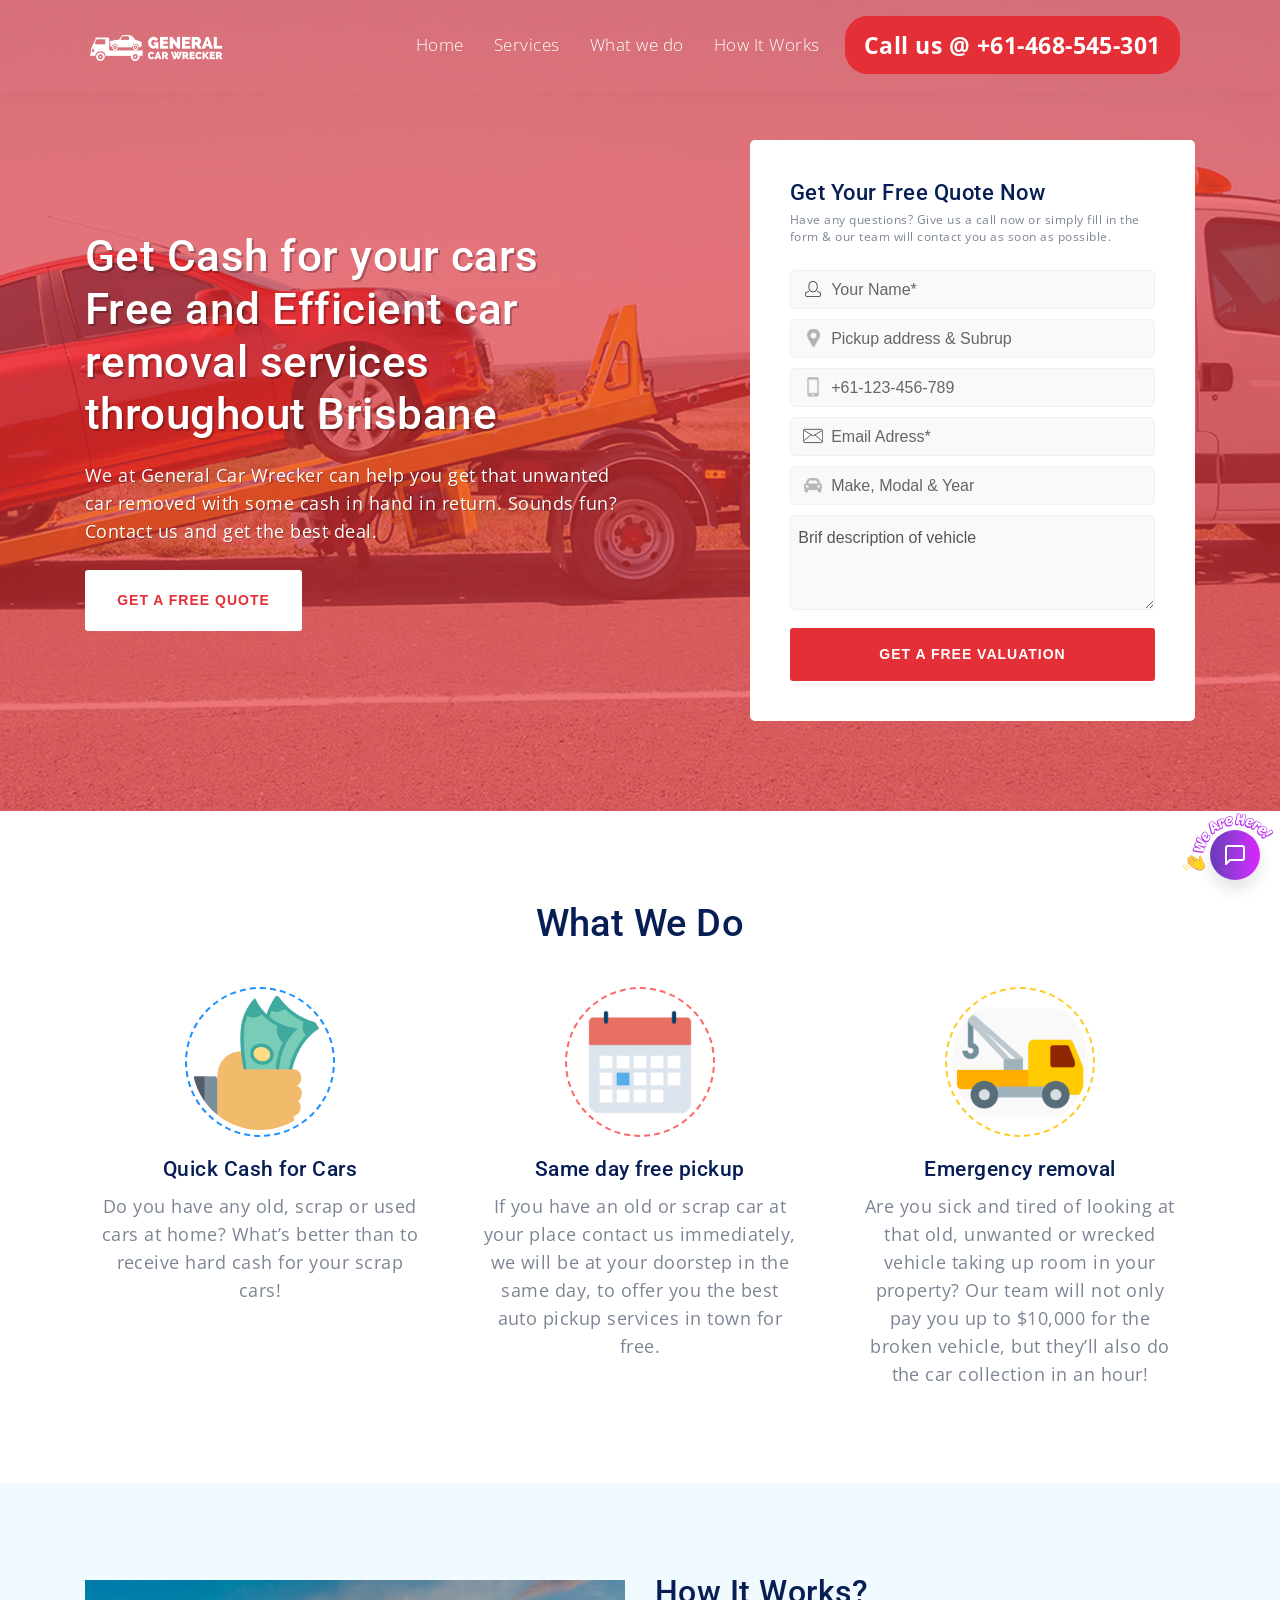
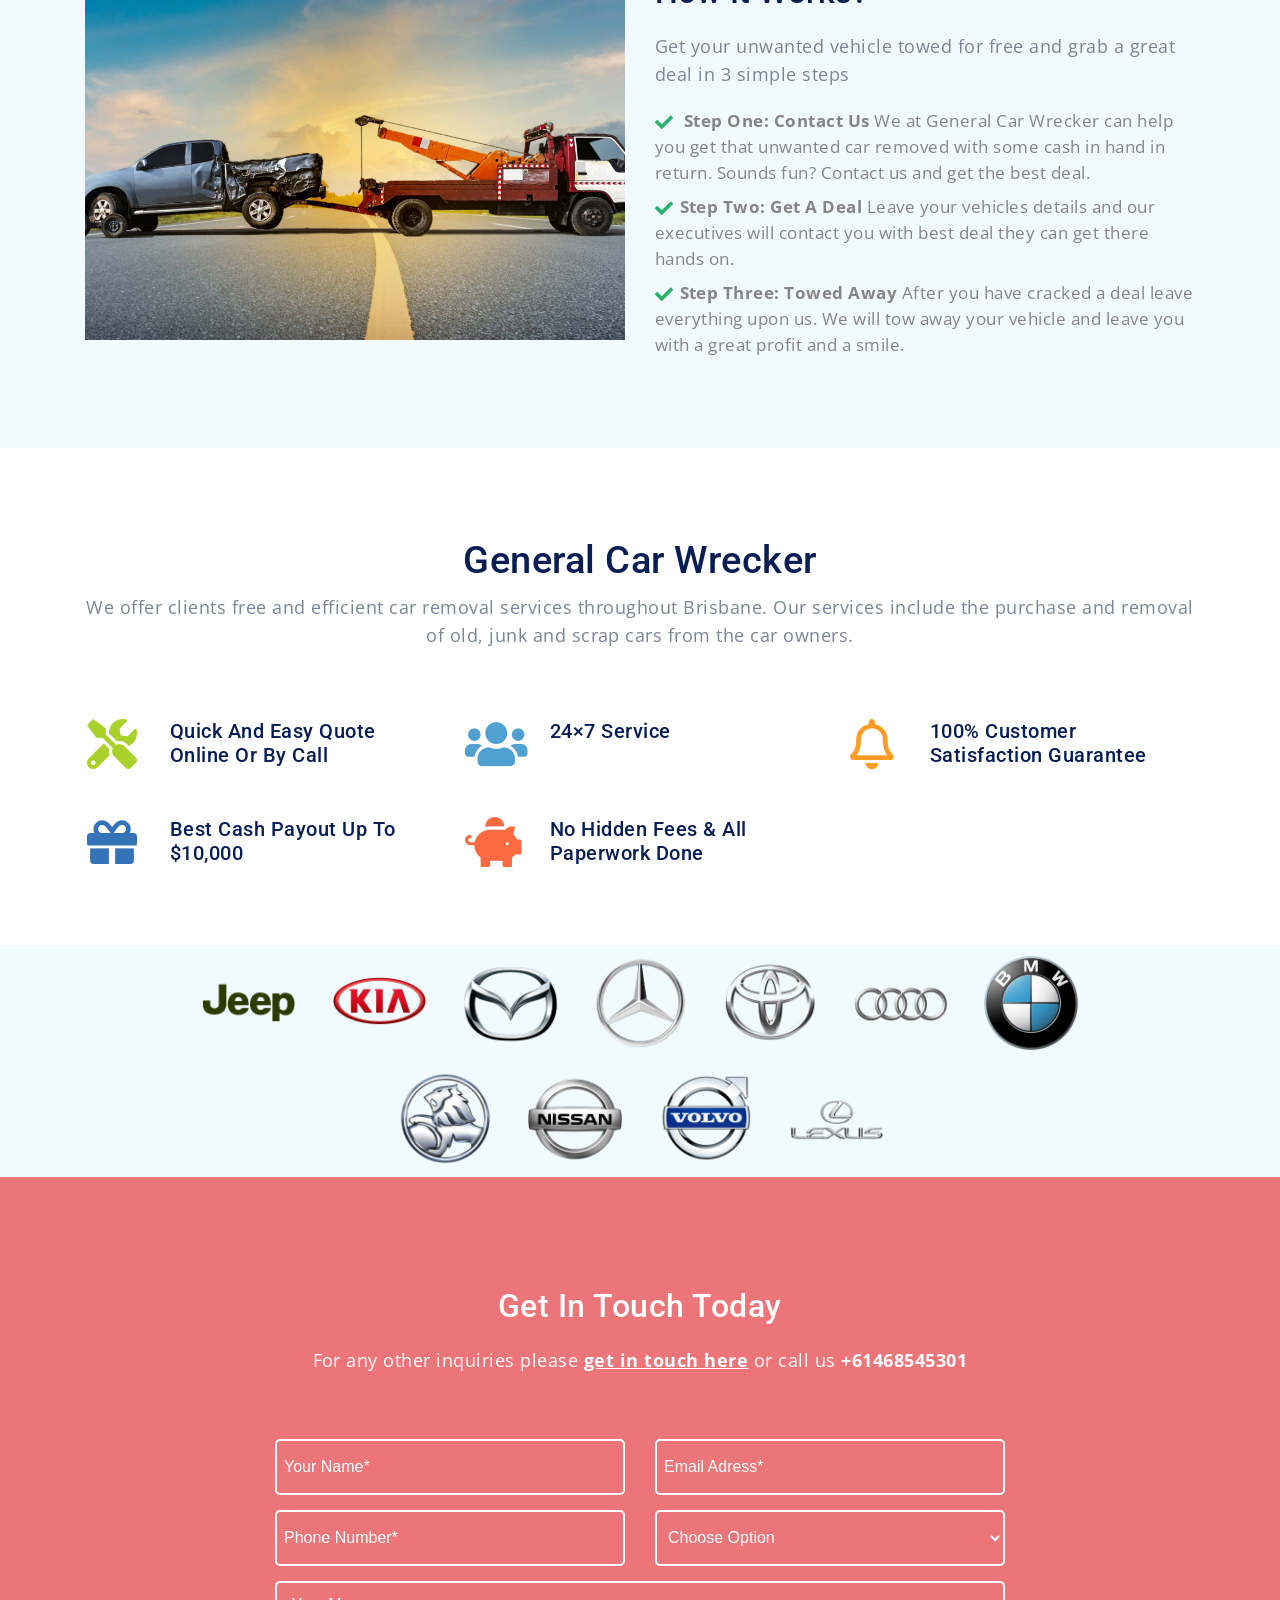
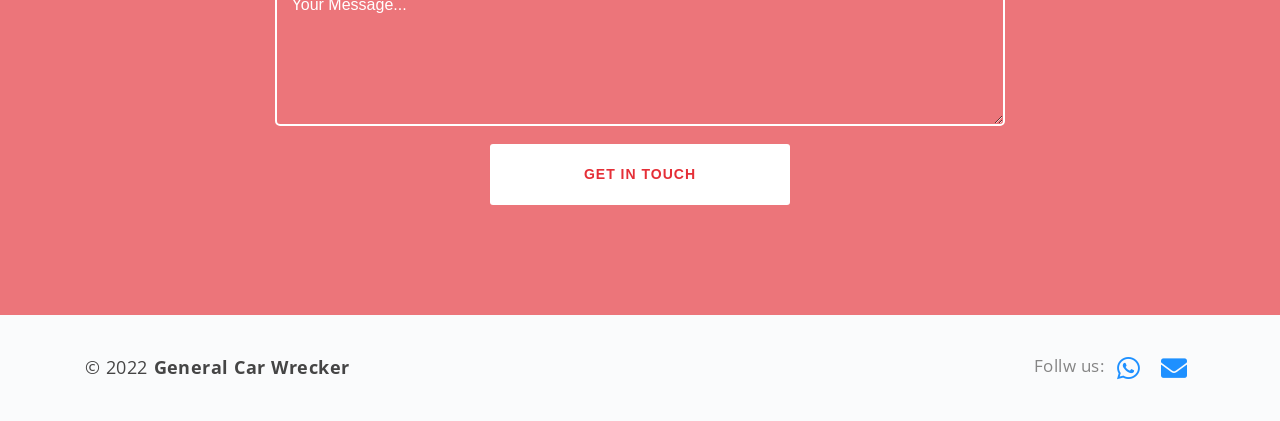
==== commit ecb75790: "added new site" ====
--- a/index.html
+++ b/index.html
@@ -1,477 +1,784 @@
-<!DOCTYPE html>
-<html>
-
-<head>
-  <meta charset="utf-8">
-  <meta name="viewport" content="width=device-width, initial-scale=1, shrink-to-fit=no">
-  <meta name="description" content="General Car Wrecker - Free and Efficient car removal services throughout Brisbane">
-  <meta name="author" content="General Car Wrecker">
-  <meta name="keywords" content="car wreckers brisbane, General Car Wrecker, General Car Wrecker brisbane, car towing, scrap cars, free car towing service, free car pickup, car pickup brisbane">
-
-  <title>General Car Wrecker - Free and Efficient car removal services throughout Brisbane</title>
-  <!-- OGP -->
-  <meta property="og:title" content="General Car Wrecker" />
-  <meta property="og:url" content="https://generalcarwrecker.com/" />
-  <meta property="og:description" content="General Car Wrecker - Free and Efficient car removal services throughout Brisbane"/>
-  <meta property="og:image" content="./assets/img/brand/ncw_ogp.png" />
-  <meta property="og:image:secure_url" content="https://generalcarwrecker.com/assets/img/brand/ncw_ogp.png" />
-  <meta property="og:image:type" content="image/png" />
-  <meta property="og:image:width" content="400" />
-  <meta property="og:image:height" content="300" />
-  <meta property="og:image:alt" content="General Car Wrecker Logo" />
-  <!-- Favicon -->
-  <link href="./assets/img/brand/favicon.ico" rel="icon" type="image/png">
-  <link rel="icon" type="image/png" href="./assets/img/brand/favicon-32x32.png" sizes="32x32" />
-  <link rel="icon" type="image/png" href="./assets/img/brand/favicon-16x16.png" sizes="16x16" />
-  <!-- Fonts -->
-  <link href="https://fonts.googleapis.com/css?family=Open+Sans:300,400,600,700" rel="stylesheet">
-  <!-- Icons -->
-  <link href="./assets/vendor/nucleo/css/nucleo.css" rel="stylesheet">
-  <link href="./assets/vendor/font-awesome/css/font-awesome.min.css" rel="stylesheet">
-  <!-- Argon CSS -->
-  <link type="text/css" href="./assets/css/argon.css?v=1.0.1" rel="stylesheet">
-  <!-- Docs CSS -->
-  <link type="text/css" href="./assets/css/docs.min.css" rel="stylesheet">
-</head>
-
-<body>
-  <header class="header-global">
-    <nav id="navbar-main" class="navbar navbar-main navbar-expand-lg navbar-transparent navbar-light headroom">
-      <div class="container">
-        <a class="navbar-brand mr-lg-5" href="../index.html">
-          <img src="./assets/img/brand/logo.png">
-        </a>
-        <button class="navbar-toggler" type="button" data-toggle="collapse" data-target="#navbar_global" aria-controls="navbar_global" aria-expanded="false" aria-label="Toggle navigation">
-          <span class="navbar-toggler-icon"></span>
-        </button>
-        <div class="navbar-collapse collapse" id="navbar_global">
-          <div class="navbar-collapse-header">
-            <div class="row">
-              <div class="col-6 collapse-brand">
-                <a href="../index.html">
-                  <img src="./assets/img/brand/blue.png">
-                </a>
-              </div>
-              <div class="col-6 collapse-close">
-                <button type="button" class="navbar-toggler" data-toggle="collapse" data-target="#navbar_global" aria-controls="navbar_global" aria-expanded="false" aria-label="Toggle navigation">
-                  <span></span>
-                  <span></span>
-                </button>
-              </div>
-            </div>
-          </div>
-          <ul class="navbar-nav navbar-nav-hover align-items-lg-center">
-            <li class="nav-item dropdown" data-toggle="collapse" data-target=".navbar-collapse.show">
-              <a href="#services" class="nav-link">
-                <i class="ni ni-ui-04 d-lg-none"></i>
-                <span class="nav-link-inner--text">Services</span>
-              </a>
-            </li>
-            <li class="nav-item" data-toggle="collapse" data-target=".navbar-collapse.show">
-              <a href="#how-it-works" class="nav-link">
-                <i class="ni ni-collection d-lg-none"></i>
-                <span class="nav-link-inner--text">How it works?</span>
-              </a>
-            </li>
-          </ul>
-          <ul class="navbar-nav align-items-lg-center ml-lg-auto">
-            <li class="nav-item" data-toggle="collapse" data-target=".navbar-collapse.show">
-              <a class="nav-link nav-link-icon" href="https://api.whatsapp.com/send?phone=61468545301&text=Wanna%20Get%20Quote%20for%20my%20Car" target="_blank" data-toggle="tooltip" title="Get free quote on Whatsapp">
-                <i class="fa fa-whatsapp"></i>
-                <span class="nav-link-inner--text d-lg-none">Whatsapp</span>
-              </a>
-            </li>
-            <li class="nav-item" data-toggle="collapse" data-target=".navbar-collapse.show">
-              <a class="nav-link nav-link-icon" href="mailto:info@generalcarwrecker.com?subject=Wanna get quote for my car&" target="_blank" data-toggle="tooltip" title="Email Us">
-                <i class="fa fa-envelope"></i>
-                <span class="nav-link-inner--text d-lg-none">Email Us</span>
-              </a>
-            </li>
-            <li class="nav-item d-none d-lg-block ml-lg-4" data-toggle="collapse" data-target=".navbar-collapse.show">
-              <a href="#get-free-quote" class="btn btn-neutral btn-icon">
-                <span class="btn-inner--icon">
-                  <i class="fa fa-usd mr-2"></i>
-                </span>
-                <span class="nav-link-inner--text">Get free Quote</span>
-              </a>
-            </li>
-            <li class="nav-item d-none d-lg-block ml-lg-4" data-toggle="collapse" data-target=".navbar-collapse.show">
-              <a href="tel:+61468545301" class="btn btn-neutral btn-icon">
-                <span class="btn-inner--icon">
-                  <i class="fa fa-phone mr-2"></i>
-                </span>
-                <span class="nav-link-inner--text">Call Now</span>
-              </a>
-            </li>
-          </ul>
-        </div>
-      </div>
-    </nav>
-  </header>
-  <main>
-    <div class="position-relative">
-
-      <section class="section section-lg section-shaped pb-250">
-        <div class="shape shape-style-1 shape-default">
-          <span></span>
-          <span></span>
-          <span></span>
-          <span></span>
-          <span></span>
-          <span></span>
-          <span></span>
-          <span></span>
-          <span></span>
-        </div>
-        <div class="container py-lg-md d-flex">
-          <div class="col px-0">
-            <div class="row flex-column-reverse flex-md-row">
-              <div class="col-lg-6">
-                <h1 class="display-3  text-white">Get Cash for your cars
-                  <span>Free and Efficient car removal services throughout Brisbane</span>
-                </h1>
-                <p class="lead  text-white">We at General Car Wrecker can help you get that unwanted car removed with some cash in hand in return. Sounds fun? Contact us and get the best deal.</p>
-                <div class="btn-wrapper">
-                  <a href="tel:+61468545301" class="btn btn-lg btn-white btn-icon mb-3 mb-sm-0">
-                    <span class="btn-inner--icon"><i class="fa fa-phone"></i></span>
-                    <span class="btn-inner--text">Call at +61468545301</span>
-                  </a>
-                  <a href="#get-free-quote" class="btn btn-lg btn-github btn-icon mb-3 mb-sm-0">
-                    <span class="btn-inner--icon"><i class="fa fa-usd"></i></span>
-                    <span class="btn-inner--text">Get a free quote</span>
-                  </a>
-                </div>
-              </div>
-              <div class="col-lg-6 mt-3">
-                <img src="./assets/img/brand/header_img.png" class="img-fluid">
-              </div>
-            </div>
-          </div>
-        </div>
-      </section>
-    </div>
-    <section class="section section-lg pt-lg-0 mt--200">
-      <div class="container">
-        <div class="row justify-content-center">
-          <div class="col-lg-12">
-            <div class="row row-grid">
-              <div class="col-lg-4">
-                <div class="card card-lift--hover shadow border-0">
-                  <div class="card-body py-5">
-                    <div class="icon icon-shape icon-shape-primary rounded-circle mb-4">
-                      <i class="fa fa-usd"></i>
-                    </div>
-                    <h6 class="text-primary text-uppercase">Quick Cash for Cars</h6>
-                    <p class="description mt-3">Do you have any old, scrap or used cars at home? What’s better than to receive hard cash for your scrap cars!</p>
-                    <a href="#get-free-quote" class="btn btn-primary mt-4">Know more</a>
-                  </div>
-                </div>
-              </div>
-              <div class="col-lg-4">
-                <div class="card card-lift--hover shadow border-0">
-                  <div class="card-body py-5">
-                    <div class="icon icon-shape icon-shape-success rounded-circle mb-4">
-                      <i class="fa fa-calendar-check-o"></i>
-                    </div>
-                    <h6 class="text-success text-uppercase">Same day free pickup</h6>
-                    <p class="description mt-3">If you have an old or scrap car at your place contact us immediately, we will be at your doorstep in the same day, to offer you the best auto pickup services in town for free.</p>
-                    <a href="#get-free-quote" class="btn btn-success mt-4">Know more</a>
-                  </div>
-                </div>
-              </div>
-              <div class="col-lg-4">
-                <div class="card card-lift--hover shadow border-0">
-                  <div class="card-body py-5">
-                    <div class="icon icon-shape icon-shape-warning rounded-circle mb-4">
-                      <i class="fa fa-ambulance"></i>
-                    </div>
-                    <h6 class="text-warning text-uppercase">Emergency removal</h6>
-                    <p class="description mt-3">Are you sick and tired of looking at that old, unwanted or wrecked vehicle taking up room in your property? Our team will not only pay you up to $10,000 for the broken vehicle, but they’ll also do the car collection in an hour!</p>
-                    <a href="#get-free-quote" class="btn btn-warning mt-4">Know more</a>
-                  </div>
-                </div>
-              </div>
-            </div>
-          </div>
-        </div>
-      </div>
-    </section>
-    <section class="section section-lg bg-secondary" id="services">
-      <div class="container">
-        <div class="row row-grid align-items-center">
-          <div class="col-md-6 order-md-2">
-            <img src="./assets/img/theme/section_2.png" class="img-fluid floating">
-          </div>
-          <div class="col-md-6 order-md-1">
-            <div class="pr-md-5">
-              <div class="icon icon-lg icon-shape icon-shape-success shadow rounded-circle mb-5">
-                <i class="ni ni-delivery-fast"></i>
-              </div>
-              <h3>General Car Wrecker</h3>
-              <p>We offer clients free and efficient car removal services throughout Brisbane. Our services include the purchase and removal of old, junk and scrap cars from the car owners.</p>
-              <ul class="list-unstyled mt-5">
-                <li class="py-2">
-                  <div class="d-flex align-items-center">
-                    <div>
-                      <div class="badge badge-circle badge-success mr-3">
-                        <i class="ni ni-check-bold"></i>
-                      </div>
-                    </div>
-                    <div>
-                      <h6 class="mb-0">Quick And Easy Quote Online Or By Call</h6>
-                    </div>
-                  </div>
-                </li>
-                <li class="py-2">
-                  <div class="d-flex align-items-center">
-                    <div>
-                      <div class="badge badge-circle badge-success mr-3">
-                        <i class="ni ni-check-bold"></i>
-                      </div>
-                    </div>
-                    <div>
-                      <h6 class="mb-0">24×7 Service</h6>
-                    </div>
-                  </div>
-                </li>
-                <li class="py-2">
-                  <div class="d-flex align-items-center">
-                    <div>
-                      <div class="badge badge-circle badge-success mr-3">
-                        <i class="ni ni-check-bold"></i>
-                      </div>
-                    </div>
-                    <div>
-                      <h6 class="mb-0">100% Customer Satisfaction Guarantee</h6>
-                    </div>
-                  </div>
-                </li>
-                <li class="py-2">
-                  <div class="d-flex align-items-center">
-                    <div>
-                      <div class="badge badge-circle badge-success mr-3">
-                        <i class="ni ni-check-bold"></i>
-                      </div>
-                    </div>
-                    <div>
-                      <h6 class="mb-0">Best Cash Payout Up To $10,000</h6>
-                    </div>
-                  </div>
-                </li>
-                <li class="py-2">
-                  <div class="d-flex align-items-center">
-                    <div>
-                      <div class="badge badge-circle badge-success mr-3">
-                        <i class="ni ni-check-bold"></i>
-                      </div>
-                    </div>
-                    <div>
-                      <h6 class="mb-0">No Hidden Fees & All Paperwork Done</h6>
-                    </div>
-                  </div>
-                </li>
-              </ul>
-            </div>
-          </div>
-        </div>
-      </div>
-    </section>
-    <section class="section section-lg bg-gradient-default" id="how-it-works">
-      <div class="container pt-lg pb-300">
-        <div class="row text-center justify-content-center">
-          <div class="col-lg-10">
-            <h2 class="display-3 text-white">How It Works?</h2>
-            <p class="lead text-white">Get your unwanted vehicle towed for free and grab a great deal in 3 simple steps</p>
-          </div>
-        </div>
-        <div class="row row-grid mt-5">
-          <div class="col-lg-4">
-            <div class="icon icon-lg icon-shape bg-gradient-white shadow rounded-circle text-primary">
-              <i class="fa fa-volume-control-phone"></i>
-            </div>
-            <h5 class="text-white mt-3">Step One: Contact Us</h5>
-            <p class="text-white mt-3">We at General Car Wrecker can help you get that unwanted car removed with some cash in hand in return. Sounds fun? Contact us and get the best deal.</p>
-          </div>
-          <div class="col-lg-4">
-            <div class="icon icon-lg icon-shape bg-gradient-white shadow rounded-circle text-primary">
-              <i class="fa fa-money"></i>
-            </div>
-            <h5 class="text-white mt-3">Step Two: Get A Deal</h5>
-            <p class="text-white mt-3">Leave your vehicles details and our executives will contact you with best deal they can get there hands on.</p>
-          </div>
-          <div class="col-lg-4">
-            <div class="icon icon-lg icon-shape bg-gradient-white shadow rounded-circle text-primary">
-              <i class="fa fa-truck"></i>
-            </div>
-            <h5 class="text-white mt-3">Step Three: Towed Away</h5>
-            <p class="text-white mt-3">After you have cracked a deal leave everything upon us. We will tow away your vehicle and leave you with a great profit and a smile.</p>
-          </div>
-        </div>
-      </div>
-      <!-- SVG separator -->
-      <div class="separator separator-bottom separator-skew zindex-100">
-        <svg x="0" y="0" viewBox="0 0 2560 100" preserveAspectRatio="none" version="1.1" xmlns="http://www.w3.org/2000/svg">
-          <polygon class="fill-white" points="2560 0 2560 100 0 100"></polygon>
-        </svg>
-      </div>
-    </section>
-    <section class="section section-lg pt-lg-0 section-contact-us" id="get-free-quote">
-      <div class="container">
-        <div class="row justify-content-center mt--300">
-          <div class="col-lg-8">
-            <div class="card bg-gradient-secondary shadow">
-              <div class="card-body p-lg-5">
-                <h4 class="mb-1">Get a Free Quote</h4>
-                <p class="mt-0">You are important to us.</p>
-                  <form
-                    action="https://formspree.io/f/xgerpkev"
-                    method="POST"
-                  >
-                  <div class="form-group mt-5">
-                  <div class="input-group input-group-alternative">
-                    <div class="input-group-prepend">
-                      <span class="input-group-text"><i class="ni ni-circle-08"></i></span>
-                    </div>
-                    <input class="form-control" placeholder="Your name" type="text" name="name" required>
-                  </div>
-                </div>
-                <div class="form-group">
-                  <div class="input-group input-group-alternative">
-                    <div class="input-group-prepend">
-                      <span class="input-group-text"><i class="ni ni-building"></i></span>
-                    </div>
-                    <input class="form-control" placeholder="Pickup Address" type="text" name="pickup_address" required>
-                  </div>
-                </div>
-                <div class="form-group">
-                  <div class="input-group input-group-alternative">
-                    <div class="input-group-prepend">
-                      <span class="input-group-text"><i class="ni ni-email-83"></i></span>
-                    </div>
-                    <input class="form-control" placeholder="Email address" type="email" name="email" required>
-                  </div>
-                </div>
-                <div class="form-group">
-                  <div class="input-group input-group-alternative">
-                    <div class="input-group-prepend">
-                      <span class="input-group-text"><i class="ni ni-mobile-button"></i></span>
-                    </div>
-                    <input class="form-control" placeholder="401302049" type="tel" required pattern="[0-9][0-9]{4}[0-9]{4}" name="mobile_number" required/>
-                  </div>
-                </div>
-                <div class="form-group">
-                  <div class="input-group input-group-alternative">
-                    <div class="input-group-prepend">
-                      <span class="input-group-text"><i class="ni ni-calendar-grid-58"></i></span>
-                    </div>
-                    <input class="form-control" placeholder="Make, Model & Year" type="text" name="make_model_year" required>
-                  </div>
-                </div>
-                <div class="form-group mb-4">
-                  <textarea class="form-control form-control-alternative" rows="4" cols="80" placeholder="Breif description of vehicle" name="vehicle_description" required></textarea>
-                </div>
-                <div>
-                  <input type="submit" class="btn btn-default btn-round btn-block btn-lg" value="Get Price">
-                </div>
-                </form>
-              </div>
-            </div>
-          </div>
-        </div>
-      </div>
-    </section>
-    <section class="section section-lg">
-      <div class="container">
-        <div class="row row-grid justify-content-center">
-          <div class="col-lg-8 text-center">
-            <div class="text-center">
-              <h4 class="display-4 mb-5 mt-5">Get our service for</h4>
-              <div class="row justify-content-center">
-                <div class="col-lg-2 col-4">
-                    <img src="./assets/img/icons/toyota.png" class="img-fluid">
-                </div>
-                <div class="col-lg-2 col-4">
-                    <img src="./assets/img/icons/mazda.png" class="img-fluid">
-                </div>
-                <div class="col-lg-2 col-4">
-                    <img src="./assets/img/icons/bmw.png" class="img-fluid">
-                </div>
-                <div class="col-lg-2 col-4">
-                    <img src="./assets/img/icons/mercedes.png" class="img-fluid">
-                </div>
-                <div class="col-lg-2 col-4">
-                    <img src="./assets/img/icons/kia.png" class="img-fluid">
-                </div>
-                <div class="col-lg-2 col-4">
-                    <img src="./assets/img/icons/audi.png" class="img-fluid">
-                </div>
-                <div class="col-lg-2 col-4">
-                    <img src="./assets/img/icons/jeep.png" class="img-fluid">
-                </div>
-                <div class="col-lg-2 col-4">
-                    <img src="./assets/img/icons/holdan.png" class="img-fluid">
-                </div>
-                <div class="col-lg-2 col-4">
-                    <img src="./assets/img/icons/lexus.png" class="img-fluid">
-                </div>
-                <div class="col-lg-2 col-4">
-                    <img src="./assets/img/icons/nissan.png" class="img-fluid">
-                </div>
-                <div class="col-lg-2 col-4">
-                    <img src="./assets/img/icons/volvo.png" class="img-fluid">
-                </div>
-                <h5 class="display-4 mb-5 mt-5">and much more..</h5>
-              </div>
-            </div>
-          </div>
-        </div>
-      </div>
-    </section>
-  </main>
-  <footer class="footer has-cards">
-    <div class="container">
-      <div class="row row-grid align-items-center my-md">
-        <div class="col-lg-6">
-          <h3 class="text-primary font-weight-light mb-2">Thank you for choosing us!</h3>
-          <h4 class="mb-0 font-weight-light">Let's get in touch on any of these platforms.</h4>
-        </div>
-        <div class="col-lg-6 text-lg-center btn-wrapper">
-          <a target="_blank" href="mailto:info@generalcarwrecker.com?subject=Wanna get quote for my car&" class="btn btn-neutral btn-icon-only btn-twitter btn-round btn-lg" data-toggle="tooltip" data-original-title="Email us">
-            <i class="fa fa-envelope"></i>
-          </a>
-          <a target="_blank" href="https://api.whatsapp.com/send?phone=61468545301&text=Wanna%20Get%20Quote%20for%20my%20Car" class="btn btn-neutral btn-icon-only btn-facebook btn-round btn-lg" data-toggle="tooltip" data-original-title="Send text on Whatsapp">
-            <i class="fa fa-whatsapp"></i>
-          </a>
-        </div>
-      </div>
-      <hr>
-      <div class="row align-items-center justify-content-md-between">
-        <div class="col-md-6">
-          <div class="copyright">
-            &copy; 2021
-            <a href="https://generalcarwrecker.com" target="_blank">General Car Wrecker</a>.
-          </div>
-        </div>
-        <div class="col-md-6">
-          <ul class="nav nav-footer justify-content-end">
-            <li class="nav-item">
-              <a href="mailto:info@generalcarwrecker.com?subject=Wanna get quote for my car&" class="nav-link" target="_blank">Email Us</a>
-            </li>
-            <li class="nav-item">
-              <a href="tel:+61468545301" class="nav-link" target="_blank">Call Us</a>
-            </li>
-          </ul>
-        </div>
-      </div>
-    </div>
-  </footer>
-  <!-- Core -->
-  <script src="./assets/vendor/jquery/jquery.min.js"></script>
-  <script src="./assets/vendor/popper/popper.min.js"></script>
-  <script src="./assets/vendor/bootstrap/bootstrap.min.js"></script>
-  <script src="./assets/vendor/headroom/headroom.min.js"></script>
-  <!-- Argon JS -->
-  <script src="./assets/js/argon.js?v=1.0.1"></script>
-</body>
-
-</html>
+<!DOCTYPE html>
+<html lang="zxx">
+
+<head>
+    <meta charset="utf-8">
+    <meta name="viewport" content="width=device-width, initial-scale=1.0">
+    <meta name="author" content="">
+    <meta name="keywords" content="">
+    <meta name="description" content="General Car Wrecker - Free and Efficient car removal services throughout Brisbane">
+
+    <title>General Car Wrecker</title>
+    
+    <!-- Loading Bootstrap -->
+    <link href="css/bootstrap.min.css" rel="stylesheet">
+    <link href="css/css/main.css" rel="stylesheet" type="text/css"/>
+    <!-- Loading Template CSS -->
+    <link href="css/style.css" rel="stylesheet">
+    <link href="css/css/chatBot.css" rel="stylesheet">
+    <link href="css/animate.css" rel="stylesheet">
+    <link href="css/style-magnific-popup.css" rel="stylesheet">
+ 
+    <!-- END GLOBAL MANDATORY STYLES -->
+    <link href="css/css/select2.min.css" rel="stylesheet" type="text/css"/>
+    <link href="css/css/timeline.css" rel="stylesheet" type="text/css"/>
+   
+    <!-- Awsome Fonts -->
+    <link rel="stylesheet" href="css/all.min.css">
+
+    <!-- Fonts -->
+    <link href="https://fonts.googleapis.com/css2?family=Open+Sans:ital,wght@0,400;0,700;1,400&display=swap" rel="stylesheet">
+    <link href="https://fonts.googleapis.com/css2?family=Roboto:wght@500&display=swap" rel="stylesheet">
+
+    <!-- Font Favicon -->
+    <link rel="shortcut icon" href="images/favicon.ico">
+    
+</head>
+
+<body>
+    <div class="chat-screen">
+        <div class="chat-header">
+            <div class="chat-header-title">
+                Let’s chat? - We're online
+            </div>
+            <div class="chat-header-option hide">
+                <span class="dropdown custom-dropdown">
+                    <a class="dropdown-toggle" href="#" role="button" id="dropdownMenuLink1" data-toggle="dropdown" aria-haspopup="true" aria-expanded="false">
+                        <svg xmlns="http://www.w3.org/2000/svg" width="24" height="24" viewBox="0 0 24 24" fill="none" stroke="currentColor" stroke-width="2" stroke-linecap="round" stroke-linejoin="round" class="feather feather-more-horizontal"><circle cx="12" cy="12" r="1"></circle><circle cx="19" cy="12" r="1"></circle><circle cx="5" cy="12" r="1"></circle></svg>
+                    </a>
+                    <div class="dropdown-menu dropdown-menu-right" aria-labelledby="dropdownMenuLink1" style="will-change: transform;">
+                        <a class="dropdown-item" href="javascript:void(0);">
+                            <svg xmlns="http://www.w3.org/2000/svg" width="16" height="16" viewBox="0 0 24 24" fill="none" stroke="#bc32ef" stroke-width="2" stroke-linecap="round" stroke-linejoin="round" class="feather feather-file-text"><path d="M14 2H6a2 2 0 0 0-2 2v16a2 2 0 0 0 2 2h12a2 2 0 0 0 2-2V8z"></path><polyline points="14 2 14 8 20 8"></polyline><line x1="16" y1="13" x2="8" y2="13"></line><line x1="16" y1="17" x2="8" y2="17"></line><polyline points="10 9 9 9 8 9"></polyline></svg>
+                            Send Transcriptions
+                        </a>
+                        <a class="dropdown-item end-chat" href="javascript:void(0);">
+                            <svg xmlns="http://www.w3.org/2000/svg" width="16" height="16" viewBox="0 0 24 24" fill="none" stroke="#bc32ef" stroke-width="2" stroke-linecap="round" stroke-linejoin="round" class="feather feather-power"><path d="M18.36 6.64a9 9 0 1 1-12.73 0"></path><line x1="12" y1="2" x2="12" y2="12"></line></svg>
+                            End Chat
+                        </a>
+                    </div>
+                </span>
+            </div>
+        </div>
+        <div class="chat-mail">
+            <div class="row">
+                <div class="col-md-12 text-center mb-2">
+                    <p>Hi 👋! Please fill out the form below to start chatting with the next available agent.</p>
+                </div>
+            </div>
+            <div class="row">
+                <div class="col-md-12">
+                    <div class="form-group">
+                        <input type="text" class="form-control" placeholder="Name">
+                    </div>
+                </div>
+                <div class="col-md-12">
+                    <div class="form-group">
+                        <input type="email" class="form-control" placeholder="Email">
+                    </div>
+                </div>
+                <div class="col-md-12">
+                        <select class="form-control  select2_el">
+                            <option selected="selected">Select Option</option>
+                            <option>Report Abuse</option>
+                            <option>Other</option>
+                        </select>
+                </div>
+                <div class="col-md-12">
+                    <button class="btn btn-primary btn-rounded btn-block">Send message</button>
+                </div>
+               <div class="col-md-12">
+                   <div class="powered-by">Powered by General Car Wrecker</div>
+               </div>
+            </div>
+        </div>
+        <div class="chat-body hide">
+            <div class="chat-start">Monday, 1:27 PM</div>
+            <div class="chat-bubble you">Welcome to our site, if you need help simply reply to this message, we are online and ready to help.</div>
+            <div class="chat-bubble me">Hi, I am back</div>
+            <div class="chat-bubble me">I just want my Report Status.</div>
+            <div class="chat-bubble me">As i am not getting any weekly reports nowadays.</div>
+            <div class="chat-bubble you">
+                <svg xmlns="http://www.w3.org/2000/svg" xmlns:xlink="http://www.w3.org/1999/xlink" style="margin: auto;display: block;shape-rendering: auto;width: 43px;height: 20px;" viewBox="0 0 100 100" preserveAspectRatio="xMidYMid">
+                    <circle cx="0" cy="44.1678" r="15" fill="#ffffff">
+                        <animate attributeName="cy" calcMode="spline" keySplines="0 0.5 0.5 1;0.5 0 1 0.5;0.5 0.5 0.5 0.5" repeatCount="indefinite" values="57.5;42.5;57.5;57.5" keyTimes="0;0.3;0.6;1" dur="1s" begin="-0.6s"></animate>
+                    </circle> <circle cx="45" cy="43.0965" r="15" fill="#ffffff">
+                    <animate attributeName="cy" calcMode="spline" keySplines="0 0.5 0.5 1;0.5 0 1 0.5;0.5 0.5 0.5 0.5" repeatCount="indefinite" values="57.5;42.5;57.5;57.5" keyTimes="0;0.3;0.6;1" dur="1s" begin="-0.39999999999999997s"></animate>
+                </circle> <circle cx="90" cy="52.0442" r="15" fill="#ffffff">
+                    <animate attributeName="cy" calcMode="spline" keySplines="0 0.5 0.5 1;0.5 0 1 0.5;0.5 0.5 0.5 0.5" repeatCount="indefinite" values="57.5;42.5;57.5;57.5" keyTimes="0;0.3;0.6;1" dur="1s" begin="-0.19999999999999998s"></animate>
+                </circle></svg>
+            </div>
+        </div>
+        <div class="chat-input hide">
+            <input type="text" placeholder="Type a message...">
+            <div class="input-action-icon">
+                <a><svg xmlns="http://www.w3.org/2000/svg" width="24" height="24" viewBox="0 0 24 24" fill="none" stroke="currentColor" stroke-width="2" stroke-linecap="round" stroke-linejoin="round" class="feather feather-paperclip"><path d="M21.44 11.05l-9.19 9.19a6 6 0 0 1-8.49-8.49l9.19-9.19a4 4 0 0 1 5.66 5.66l-9.2 9.19a2 2 0 0 1-2.83-2.83l8.49-8.48"></path></svg></a>
+                <a><svg xmlns="http://www.w3.org/2000/svg" width="24" height="24" viewBox="0 0 24 24" fill="none" stroke="currentColor" stroke-width="2" stroke-linecap="round" stroke-linejoin="round" class="feather feather-send"><line x1="22" y1="2" x2="11" y2="13"></line><polygon points="22 2 15 22 11 13 2 9 22 2"></polygon></svg></a>
+            </div>
+        </div>
+        <div class="chat-session-end hide">
+            <h5>This chat session has ended</h5>
+            <p>Thank you for chatting with us, If you can take a minute and rate this chat:</p>
+            <div class="rate-me">
+                <div class="rate-bubble great">
+                    <span><svg xmlns="http://www.w3.org/2000/svg" width="20" height="20" viewBox="0 0 24 24" fill="none" stroke="#ffffff" stroke-width="2" stroke-linecap="round" stroke-linejoin="round" class="feather feather-thumbs-up"><path d="M14 9V5a3 3 0 0 0-3-3l-4 9v11h11.28a2 2 0 0 0 2-1.7l1.38-9a2 2 0 0 0-2-2.3zM7 22H4a2 2 0 0 1-2-2v-7a2 2 0 0 1 2-2h3"></path></svg></span>
+                    Great
+                </div>
+                <div class="rate-bubble bad">
+                    <span><svg xmlns="http://www.w3.org/2000/svg" width="20" height="20" viewBox="0 0 24 24" fill="none" stroke="#ffffff" stroke-width="2" stroke-linecap="round" stroke-linejoin="round" class="feather feather-thumbs-down"><path d="M10 15v4a3 3 0 0 0 3 3l4-9V2H5.72a2 2 0 0 0-2 1.7l-1.38 9a2 2 0 0 0 2 2.3zm7-13h2.67A2.31 2.31 0 0 1 22 4v7a2.31 2.31 0 0 1-2.33 2H17"></path></svg></span>
+                    Bad
+                </div>
+            </div>
+            <a class="transcript-chat">Need a Transcript?</a>
+            <div class="powered-by">Powered by css3transition</div>
+        </div>
+    </div>
+    <div class="chat-bot-icon">
+        <img src="img/we-are-here.svg"/>
+        <svg xmlns="http://www.w3.org/2000/svg" width="24" height="24" viewBox="0 0 24 24" fill="none" stroke="currentColor" stroke-width="2" stroke-linecap="round" stroke-linejoin="round" class="feather feather-message-square animate"><path d="M21 15a2 2 0 0 1-2 2H7l-4 4V5a2 2 0 0 1 2-2h14a2 2 0 0 1 2 2z"></path></svg>
+        <svg xmlns="http://www.w3.org/2000/svg" width="24" height="24" viewBox="0 0 24 24" fill="none" stroke="currentColor" stroke-width="2" stroke-linecap="round" stroke-linejoin="round" class="feather feather-x "><line x1="18" y1="6" x2="6" y2="18"></line><line x1="6" y1="6" x2="18" y2="18"></line></svg>
+    </div>
+    <!--begin header -->
+    <header class="header">
+
+        <!--begin navbar-fixed-top -->
+        <nav class="navbar navbar-expand-lg navbar-default navbar-fixed-top">
+            
+            <!--begin container -->
+            <div class="container">
+
+                    <!--begin logo -->
+                    <a class="navbar-brand" href="#"><img src="images/logo.png"></a>
+                    <!--end logo -->
+
+                    <!--begin navbar-toggler -->
+                    <button class="navbar-toggler collapsed" type="button" data-toggle="collapse" data-target="#navbarCollapse" aria-controls="navbarCollapse" aria-expanded="false" aria-label="Toggle navigation">
+                        <span class="navbar-toggler-icon"><i class="fas fa-bars"></i></span>
+                    </button>
+                    <!--end navbar-toggler -->
+
+                    <!--begin navbar-collapse -->
+                    <div class="navbar-collapse collapse" id="navbarCollapse" >
+                        
+                        <!--begin navbar-nav -->
+                        <ul class="navbar-nav ml-auto">
+
+                            <li><a href="#home">Home</a></li>
+
+                            <li><a href="#services">Services</a></li>
+
+                            <li><a href="#what-we-do">What we do</a></li>
+
+                            <li><a href="#how-it-works">How It Works</a></li>
+                       
+                            <li class="discover-link"><a href="tel:+61468545301" class="discover-btn">Call us @ +61-468-545-301</a></li>
+                          
+
+                        </ul>
+                        <!--end navbar-nav -->
+
+                    </div>
+                    <!--end navbar-collapse -->
+
+            </div>
+    		<!--end container -->
+            
+        </nav>
+    	<!--end navbar-fixed-top -->
+        
+    </header>
+    <!--end header -->
+    
+    <!--begin home section -->
+    <section class="home-section" id="home">
+
+        <div class="home-section-overlay"></div>
+
+		<!--begin container -->
+		<div class="container">
+
+	        <!--begin row -->
+	        <div class="row align-items-center">
+	          
+                <!--begin col-md-6-->
+                <div class="col-md-6 ">
+
+                    <h1>Get Cash for your cars Free and Efficient car removal services throughout Brisbane</h1>
+
+                    <p class="hero-text">We at General Car Wrecker can help you get that unwanted car removed with some cash in hand in return. Sounds fun? Contact us and get the best deal.</p>
+
+                    <!--begin popup-video-wrapper-->
+                    <div class="popup-gallery-wrapper">
+                        
+                        <!--begin popup-video-->
+                        <a href="#contact" >
+                            <input value="Get a free quote" class="get-quote" >
+                          </a>
+                          
+                    </div>
+                    <!--end popup-video-wrapper-->
+
+                </div>
+                <!--end col-md-6-->
+
+                <!--begin col-md-5-->
+                <div class="col-md-5 offset-md-1 ">
+
+                    <!--begin register-form-wrapper-->
+                    <div class="register-form-home-wrapper wow bounceIn" data-wow-delay="0.5s" style="visibility: visible; animation-delay: 0.5s; animation-name: bounceIn;">
+
+                        <h3>Get Your Free Quote Now</h3>
+
+                        <p>Have any questions? Give us a call now or simply fill in the form & our team will contact you as soon as possible. </p>
+
+                        <!--begin form-->
+                        <div>
+                             
+                            <!--begin success message -->
+                            <p class="register_success_box_home" style="display:none;">We received your details and you will hear from us soon. Thank You!</p>
+                            <!--end success message -->
+                            
+                            <!--begin register form -->
+                            <form id="register-form-home" class="register-form-home register" action="php/register-home.php" method="post">
+                                
+                    
+                                <input class="register-input-home name-input-home grey-input" required="" name="name" placeholder="Your Name*" type="text">
+                                <input class="register-input-home name-input-pickup grey-input" required="" name="pickup" placeholder="Pickup address & Subrup" type="text">
+                                <input class="register-input-home name-mob-home grey-input" required="" name="phone" placeholder="+61-123-456-789" type="tel">
+
+                                <input class="register-input-home name-email-home grey-input" required="" name="email" placeholder="Email Adress*" type="email">
+                                <input class="register-input-home name-input-make-modal grey-input" required="" name="make-modal" placeholder="Make, Modal & Year" type="text">
+                                <textarea class="grey-input" rows="5" cols="20" name="contact_message" placeholder="Brif description of vehicle"></textarea>
+                               
+                                <input value="Get a free valuation" class="register-submit-home" type="submit">
+                                    
+                            </form>
+                            <!--end register form -->
+
+                         
+                            
+                        </div>
+                        <!--end form-->
+
+                    </div>
+                    <!--end register-form-wrapper-->
+
+                </div>
+                <!--end col-md-5-->
+
+	        </div>
+	        <!--end row -->
+
+		</div>
+		<!--end container -->
+
+    </section>
+    <!--end home section -->
+
+
+
+    <!--begin section-white -->
+    <section class="section-white" id="what-we-do">
+
+        <!--begin container -->
+        <div class="container">
+
+            <!--begin row -->
+            <div class="row">
+
+                <!--begin col-md-12 -->
+                <div class="col-md-12 text-center margin-bottom-20">
+
+                    <h2 class="section-title">What We Do</h2>
+
+                   
+                    
+                </div>
+                <!--end col-md-12 -->
+
+            </div>
+            <!--end row -->
+
+        </div>
+        <!--end container -->
+
+        <!--begin services-wrapper -->
+        <div class="services-wrapper">
+
+            <!--begin container -->
+            <div class="container">
+
+                <!--begin row -->
+                <div class="row">
+
+                    <!--begin col-md-4 -->
+                    <div class="col-md-4">
+
+                        <div class="main-services blue">
+
+                            <img src="images/money.png" class="width-100">
+
+                            <h4>Quick Cash for Cars</h4>
+
+                            <p>Do you have any old, scrap or used cars at home? What’s better than to receive hard cash for your scrap cars!</p>
+                            
+                        </div>
+
+                    </div>
+                    <!--end col-md-4 -->
+
+                    <!--begin col-md-4 -->
+                    <div class="col-md-4">
+
+                        <div class="main-services red">
+
+                            <img src="images/day.png" class="width-100">
+
+                            <h4>Same day free pickup</h4>
+
+                            <p>If you have an old or scrap car at your place contact us immediately, we will be at your doorstep in the same day, to offer you the best auto pickup services in town for free.</p>
+                            
+                        </div>
+
+                    </div>
+                    <!--end col-md-4 -->
+
+                    <!--begin col-md-4 -->
+                    <div class="col-md-4">
+
+                        <div class="main-services yellow">
+
+                            <img src="images/car-pick.png" class="width-100">
+
+                            <h4>Emergency removal</h4>
+
+                            <p>Are you sick and tired of looking at that old, unwanted or wrecked vehicle taking up room in your property? Our team will not only pay you up to $10,000 for the broken vehicle, but they’ll also do the car collection in an hour!</p>
+                            
+                        </div>
+
+                    </div>
+                    <!--end col-md-4 -->
+               
+                </div>
+                <!--end row -->
+                
+            </div>
+            <!--end container -->
+
+        </div>
+        <!--end services-wrapper -->
+
+    </section>
+    <!--end section-white -->
+  <!--begin features section -->
+
+<!--end features section -->
+    <!--begin section-grey -->
+    <section class="section-grey"  id="how-it-works">
+        
+        <!--begin container-->
+        <div class="container">
+
+            <!--begin row-->
+            <div class="row align-items-center">
+            
+                <!--begin col-md-6-->
+                <div class="col-md-6 padding-bottom-30 wow slideInLeft" data-wow-delay="0.25s" style="visibility: visible; animation-delay: 0.25s; animation-name: slideInLeft;">
+
+                    <img src="images/car-remove.jpg" class="width-100 bottom-margins-images" alt="pic">
+                    
+                </div>
+                <!--end col-sm-6-->
+                
+                <!--begin col-md-6-->
+                <div class="col-md-6">
+
+                    <h3>How It Works?</h3>
+
+                    <p>Get your unwanted vehicle towed for free and grab a great deal in 3 simple steps</p>
+                    <ul class="benefits">
+                        <li><i class="fas fa-check"></i> <b>Step One: Contact Us</b> We at General Car Wrecker can help you get that unwanted car removed with some cash in hand in return. Sounds fun? Contact us and get the best deal.</li>
+                        <li><i class="fas fa-check"></i><b>Step Two: Get A Deal</b> Leave your vehicles details and our executives will contact you with best deal they can get there hands on.</li>
+                        <li><i class="fas fa-check"></i><b>Step Three: Towed Away</b> After you have cracked a deal leave everything upon us. We will tow away your vehicle and leave you with a great profit and a smile.</li>
+                    </ul>
+
+                
+
+                </div>
+                <!--end col-md-6-->
+            
+            </div>
+            <!--end row-->
+    
+        </div>
+        <!--end container-->
+    
+    </section>
+    <!--end section-grey-->
+    <section class="section-white" id="services">
+
+        <!--begin container -->
+        <div class="container">
+    
+            <!--begin row -->
+            <div class="row">
+    
+                <!--begin col-md-12-->
+                <div class="col-md-12 text-center padding-bottom-10">
+    
+                    <h2 class="section-title">General Car Wrecker</h2>
+    
+                    <p class="section-subtitle">We offer clients free and efficient car removal services throughout Brisbane. Our services include the purchase and removal of old, junk and scrap cars from the car owners.</p>
+    
+                </div>
+                <!--end col-md-12 -->
+    
+            </div>
+            <!--end row -->
+    
+            <!--begin row -->
+            <div class="row">
+    
+                <!--begin col-md-4-->
+                <div class="col-md-4">
+    
+                    <div class="feature-box light-green">
+    
+                        <i class="fas fa-tools"></i>
+    
+                        <div class="feature-box-text">
+    
+                            <h4>Quick And Easy Quote Online Or By Call</h4>
+    
+                            
+                        </div>
+    
+                    </div>
+    
+                </div>
+                <!--end col-md-4 -->
+    
+                <!--begin col-md-4-->
+                <div class="col-md-4">
+    
+                    <div class="feature-box light-blue">
+    
+                        <i class="fas fa-users"></i>
+    
+                        <div class="feature-box-text">
+    
+                            <h4>24×7 Service</h4>
+    
+                            
+                        </div>
+    
+                    </div>
+    
+                </div>
+                <!--end col-md-4 -->
+    
+                <!--begin col-md 4-->
+                <div class="col-md-4">
+    
+                    <div class="feature-box orange">
+    
+                        <i class="far fa-bell"></i>
+    
+                        <div class="feature-box-text">
+    
+                            <h4>100% Customer Satisfaction Guarantee</h4>
+    
+                        </div>
+    
+                    </div>
+    
+                </div>
+                <!--end col-md-4 -->
+    
+            </div>
+            <!--end row -->
+    
+            <!--begin row -->
+            <div class="row">
+    
+                <!--begin col-md-4-->
+                <div class="col-md-4">
+    
+                    <div class="feature-box dark-blue">
+    
+                        <i class="fas fa-gift"></i>
+    
+                        <div class="feature-box-text">
+    
+                            <h4>Best Cash Payout Up To $10,000</h4>
+    
+                            
+    
+                        </div>
+    
+                    </div>
+    
+                </div>
+                <!--end col-md-4 -->
+    
+                <!--begin col-md-4-->
+                <div class="col-md-4">
+    
+                    <div class="feature-box light-red">
+    
+                        <i class="fas fa-piggy-bank"></i>
+    
+                        <div class="feature-box-text">
+    
+                            <h4>No Hidden Fees & All Paperwork Done</h4>
+    
+                        </div>
+    
+                    </div>
+    
+                </div>
+                <!--end col-md-4 -->
+    
+    
+            </div>
+            <!--end row -->
+    
+        </div>
+        <!--end container -->
+    
+    </section>
+    <!--begin section-white -->
+  
+     <!--begin partners-section-->
+     <div class="partners-section">
+        
+        <!--begin container-->
+        <div class="container">
+
+            <!--begin row-->
+            <div class="row">
+            
+                <!--begin col-sm-12-->
+                <div class="col-md-10 mx-auto text-center partners">
+                
+                    <img src="images/jeep.png" class="partners" alt="image">
+                    <img src="images/kia.png" class="partners" alt="image">
+                    <img src="images/mazda.png" class="partners" alt="image">
+                    <img src="images/mercedes.png" class="partners" alt="image">
+                    <img src="images/toyota.png" class="partners" alt="image">
+                    <img src="images/audi.png" class="partners" alt="image">
+                    <img src="images/bmw.png" class="partners" alt="image">
+                    <img src="images/holdan.png" class="partners" alt="image">
+                    <img src="images/nissan.png" class="partners" alt="image">
+                    <img src="images/volvo.png" class="partners" alt="image">
+                    <img src="images/lexus.png" class="partners" alt="image">
+                </div>
+                <!--end col-sm-12-->
+                
+            </div>
+            <!--end row-->
+            
+        </div>
+        <!--end container-->
+    
+    </div> 
+    <!--end partners-section-->
+
+
+    <!--begin contact section -->
+    <section class="section-bg-1" id="contact">
+        
+        <div class="section-bg-overlay"></div>
+
+        <!--begin container-->
+        <div class="container">
+
+            <!--begin row -->
+            <div class="row">
+
+                <!--begin col-md-12-->
+                <div class="col-md-12 text-center padding-bottom-10">
+
+                    <h3 class="section-title white-text">Get In Touch Today</h3>
+
+                    <p class="section-subtitle white">For any other inquiries please <a href="#" class="register-link">get in touch here</a> or call us <b>+61468545301</b></p>
+
+                </div>
+                <!--end col-md-12 -->
+
+            </div>
+            <!--end row -->
+
+            <!--begin row-->
+            <div class="row justify-content-md-center">
+            
+                <!--begin col-md-8-->
+                <div class="col-md-8 text-center margin-top-10">
+
+                    <!--begin contact-form-wrapper-->
+                    <div class="contact-form-wrapper wow bounceIn" data-wow-delay="0.5s" style="visibility: visible; animation-delay: 0.5s; animation-name: bounceIn;">
+
+                        <!--begin form-->
+                        <div>
+                             
+                            <!--begin success message -->
+                            <p class="contact_success_box" style="display:none;">We received your message and you will hear from us soon. Thank You!</p>
+                            <!--end success message -->
+                            
+                            <!--begin contact form -->
+                            <form id="contact-form" class="row contact-form contact" action="php/contact.php" method="post">
+                                    
+                                <!--begin col-md-6-->
+                                <div class="col-md-6">
+
+                                    <input class="contact-input" required="" name="contact_names" placeholder="Your Name*" type="text">
+                                
+                                    <input class="contact-input" required="" name="contact_phone" placeholder="Phone Number*" type="text">
+                                
+                                </div>
+                                <!--end col-md-6-->
+        
+                                <!--begin col-md-6-->
+                                <div class="col-md-6">
+
+                                    <input class="contact-input" required="" name="contact_email" placeholder="Email Adress*" type="email">
+                                
+                                    <select class="contact-input" required="" name="contact_ticket">
+
+                                        <option value="">Choose Option</option>
+
+                                        <option value="Individual">Individual</option>
+
+                                        <option value="Corporate">Corporate</option>
+
+                                    </select>
+                                
+                                </div>
+                                <!--end col-md-6-->
+        
+                                <!--begin col-md-12-->
+                                <div class="col-md-12">
+
+                                    <textarea class="contact-input" rows="2" cols="20" name="contact_message" placeholder="Your Message..."></textarea>
+
+                                    <input value="Get In Touch" class="contact-submit" type="submit">
+                                
+                                </div>
+                                <!--end col-md-12-->
+                
+                            </form>
+                            <!--end contact form -->
+
+                        </div>
+                        <!--end form-->
+
+                    </div>
+                    <!--end contact-form-wrapper-->
+
+                </div>
+                <!--end col-md-8-->
+            
+            </div>
+            <!--end row-->
+    
+        </div>
+        <!--end container-->
+       
+    </section>
+    <!--end contact section -->
+    
+    <!--begin footer -->
+    <div class="footer">
+            
+        <!--begin container -->
+        <div class="container">
+        
+            <!--begin row -->
+            <div class="row">
+            
+                <!--begin col-md-5 -->
+                <div class="col-md-5">
+                   
+                    <p>© 2022 <span class="template-name">General Car Wrecker</span></p>
+                    
+                </div>
+                <!--end col-md-5 -->
+                
+                <!--begin col-md-2 -->
+                <div class="col-md-2"></div>
+                <!--end col-md-2 -->
+                
+                <!--begin col-md-5 -->
+                <div class="col-md-5">
+                                         
+                    <!--begin footer_social -->
+                    <ul class="footer_social">
+
+                        <li>Follw us:</li>
+
+                        <li><a href="https://api.whatsapp.com/send?phone=61468545301&text=Wanna%20Get%20Quote%20for%20my%20Car"><i class="fab fa-whatsapp "></i></a></li>
+
+                        <li><a href="mailto:info@generalcarwrecker.com?subject=Wanna get quote for my car&"><i class="fa fa-envelope"></i></a></li>
+
+
+                        
+
+                    </ul>
+                    <!--end footer_social -->
+                    
+                </div>
+                <!--end col-md-5 -->
+                
+            </div>
+            <!--end row -->
+
+        </div>
+        <!--end container -->
+               
+    </div>
+    <!--end footer -->
+
+<script src="https://ajax.cloudflare.com/cdn-cgi/scripts/7089c43e/cloudflare-static/rocket-loader.min.js" data-cf-settings="257be86a981729866f2fa61c-|49" defer=""></script>
+<!-- Load JS here for greater good =============================-->
+<script src="js/jquery-3.5.1.min.js"></script>
+<script src="js/bootstrap.min.js"></script>
+
+<script>
+    $(document).ready(function(){
+        $(".select2_el").select2({
+        });
+    });
+    </script>
+<script>
+$(document).ready(function () {
+    //Toggle fullscreen
+    $(".chat-bot-icon").click(function (e) {
+        $(this).children('img').toggleClass('hide');
+        $(this).children('svg').toggleClass('animate');
+        $('.chat-screen').toggleClass('show-chat');
+    });
+    $('.chat-mail button').click(function () {
+        $(this).children('img').toggleClass('hide');
+        $(this).children('svg').toggleClass('animate');
+        $('.chat-screen').toggleClass('show-chat');
+    });
+    $('.end-chat').click(function () {
+        $('.chat-body').addClass('hide');
+        $('.chat-input').addClass('hide');
+        $('.chat-session-end').removeClass('hide');
+        $('.chat-header-option').addClass('hide');
+    });
+});
+
+</script>
+
+<script src="js/jquery.scrollTo-min.js"></script>
+<script src="js/jquery.magnific-popup.min.js"></script>
+<script src="js/jquery.nav.js"></script>
+<script src="js/wow.js"></script>
+<script src="js/plugins.js"></script>
+<script src="js/custom.js"></script>
+<script src="js/select2.min.js"></script>
+
+
+</body>
+</html>
--- a/css/css/main.css
+++ b/css/css/main.css
@@ -0,0 +1,1087 @@
+
+html { min-height: 100% }
+body {
+    color: #888ea8;
+    height: 100%;
+    font-size: 0.875rem;
+    background: #f1f2f3;
+    overflow-x: hidden;
+    overflow-y: auto;
+    letter-spacing: 0.0312rem;
+    font-family: 'Nunito', sans-serif;
+}
+h1, h2, h3, h4, h5, h6 { color: #3b3f5c; }
+:focus { outline: none; }
+::-moz-selection { /* Code for Firefox */
+  color: #1b55e2;
+  background: transparent;
+}
+::selection {
+  color: #1b55e2;
+  background: transparent;
+}
+p { margin-top: 0; margin-bottom: 0.625rem; color: #515365 }
+hr {
+    margin-top: 20px;
+    margin-bottom: 20px;
+    border-top: 1px solid #f1f2f3;
+}
+strong { font-weight: 600; }
+code { color: #e7515a; }
+
+select.form-custom::-ms-expand {
+    display: none;
+}
+.custom-file-input:focus~.custom-file-label {
+    border: 1px solid #ced4da;
+    box-shadow: none;
+}
+.custom-file-input:focus~.custom-file-label::after {
+    border: none;
+    border-left: 1px solid #ced4da;
+}
+.lead a.btn.btn-primary.btn-lg {
+    margin-top: 15px;
+    border-radius: 4px;
+}
+.jumbotron { background-color: #f1f2f3; }
+.mark, mark { background-color: #ffeccb }
+
+.code-section-container {
+    margin-top: 20px;
+    text-align: left;
+}
+.toggle-code-snippet {
+    border: none;
+    background-color: transparent!important;
+    padding: 0px!important;
+    box-shadow: none!important;
+    color: #888ea8!important;
+    margin-bottom: -24px;
+    border-bottom: 1px dashed #bfc9d4;
+    border-radius: 0;
+}
+.toggle-code-snippet svg {
+    color: #1b55e2;
+}
+.code-section {
+    padding: 0;
+    height: 0;
+}
+.code-section-container.show-code .code-section {
+    margin-top: 20px;
+    height: auto;
+}
+.code-section pre {
+    margin-bottom: 0;
+    height: 0;
+    padding: 0;
+    border-radius: 6px;
+}
+.code-section-container.show-code .code-section pre {
+    height: auto;
+    padding: 22px;
+}
+.code-section code { color: #fff; }
+
+/*blockquote*/
+blockquote.blockquote { 
+    color: #0e1726;
+    padding: 20px 20px 20px 14px;
+    font-size: 0.875rem;
+    background-color: #ffffff;
+    border-bottom-right-radius: 8px;
+    border-top-right-radius: 8px;
+    border: 1px solid #e0e6ed;
+    border-left: 2px solid #1b55e2;
+    -webkit-box-shadow: 0 4px 6px 0 rgba(85, 85, 85, 0.08), 0 1px 20px 0 rgba(0, 0, 0, 0.07), 0px 1px 11px 0px rgba(0, 0, 0, 0.07);
+    -moz-box-shadow: 0 4px 6px 0 rgba(85, 85, 85, 0.08), 0 1px 20px 0 rgba(0, 0, 0, 0.07), 0px 1px 11px 0px rgba(0, 0, 0, 0.07);
+    box-shadow: 0 4px 6px 0 rgba(85, 85, 85, 0.08), 0 1px 20px 0 rgba(0, 0, 0, 0.07), 0px 1px 11px 0px rgba(0, 0, 0, 0.07);
+}
+blockquote.blockquote > p {
+    margin-bottom: 0;
+}
+blockquote .small:before, blockquote footer:before, blockquote small:before {
+    content: '\2014 \00A0';
+}
+blockquote .small, blockquote footer, blockquote small {
+    display: block;
+    font-size: 80%;
+    line-height: 1.42857143;
+    color: #777;
+}
+blockquote.media-object.m-o-border-right {
+    border-right: 4px solid #1b55e2;
+    border-left: none;
+}
+blockquote.media-object .media .usr-img img {
+    width: 55px;
+}
+/* Icon List */
+
+.list-icon {
+    list-style: none;
+    padding: 0;
+    margin-bottom: 0;
+}
+.list-icon li:not(:last-child) {
+    margin-bottom: 15px;
+}
+.list-icon svg {
+    width: 18px;
+    height: 18px;
+    color: #1b55e2;
+    margin-right: 2px;
+    vertical-align: sub;
+}
+.list-icon .list-text {
+    font-size: 14px;
+    font-weight: 600;
+    color: #515365;
+    letter-spacing: 1px;
+}
+
+a {
+    color: #515365;
+    outline: none;
+}
+a:hover {
+    color: #555555;
+    text-decoration: none
+}
+a:focus {
+    outline: none;
+    text-decoration: none
+}
+button:focus, textarea, textarea:focus {
+    outline: none;
+}
+.btn-link:hover {
+    text-decoration: none
+}
+span.blue {
+    color: #1b55e2
+}
+span.green {
+    color: #8dbf42
+}
+span.red {
+    color: #e7515a
+}
+
+/*      Form Group Label       */
+
+.form-group label, label {
+    font-size: 14px;
+    color: #595959;
+    letter-spacing: 1px;
+    line-height: 24px;
+}
+
+/*  Disable forms     */
+
+.custom-control-input:disabled~.custom-control-label {
+    color: #d3d3d3;
+}
+
+/*      Form Control       */
+
+.form-control {
+    height: auto;
+    border: 1px solid #bfc9d4;
+    color: #3b3f5c;
+    font-size: 15px;
+    letter-spacing: 1px;
+    /*height: calc(1.4em + 1.4rem + 2px);*/
+    padding: .35rem 1.25rem;
+    border-radius: 6px;
+}
+.form-control:focus {
+    box-shadow: 0 0 5px 2px rgba(194, 213, 255, 0.6196078431372549);
+    border-color: #1b55e2;
+    color: #3b3f5c;
+}
+.form-control::-webkit-input-placeholder { color: #acb0c3; font-size: 15px; }
+.form-control::-ms-input-placeholder { color: #acb0c3; font-size: 15px; }
+.form-control::-moz-placeholder { color: #acb0c3; font-size: 15px; }
+.form-control:focus::-webkit-input-placeholder { color: #d3d3d3; font-size: 15px; }
+.form-control:focus::-ms-input-placeholder { color: #d3d3d3; font-size: 15px; }
+.form-control:focus::-moz-placeholder { color: #d3d3d3; font-size: 15px; }
+.form-control.form-control-lg {
+    font-size: 19px;
+    padding: 11px 20px;;
+}
+.form-control.form-control-sm {
+    padding: 7px 16px;
+    font-size: 13px;
+}
+
+
+/*      Custom Select       */
+
+.custom-select {
+    height: auto;
+    border: 1px solid #f1f2f3;
+    color: #3b3f5c;
+    font-size: 15px;
+    padding: 8px 10px;
+    letter-spacing: 1px;
+    background-color: #f1f2f3;
+}
+.custom-select.custom-select-lg {
+    font-size: 18px;
+    padding: 16px 20px;
+}
+.custom-select.custom-select-sm {
+    font-size: 13px;
+    padding: 7px 16px;
+}
+.custom-select:focus {
+    box-shadow: none;
+    border-color: #1b55e2;
+    color: #3b3f5c;
+}
+
+/*      Form Control File       */
+
+.form-control-file {
+    width: 100%;
+    color: #5c1ac3;
+}
+.form-control-file::-webkit-file-upload-button {
+    letter-spacing: 1px;
+    padding: 9px 20px;
+    text-shadow: none;
+    font-size: 12px;
+    color: #fff;
+    font-weight: normal;
+    white-space: normal;
+    word-wrap: break-word;
+    transition: .2s ease-out;
+    touch-action: manipulation;
+    cursor: pointer;
+    background-color: #5c1ac3;
+    box-shadow: 0px 0px 15px 1px rgba(113, 106, 202, 0.2);
+    will-change: opacity, transform;
+    transition: all 0.3s ease-out;
+    -webkit-transition: all 0.3s ease-out;
+    border-radius: 4px;
+    border: transparent;
+    outline: none;
+}
+.form-control-file::-ms-file-upload-button {
+    letter-spacing: 1px;
+    padding: 9px 20px;
+    text-shadow: none;
+    font-size: 14px;
+    color: #fff;
+    font-weight: normal;
+    white-space: normal;
+    word-wrap: break-word;
+    transition: .2s ease-out;
+    touch-action: manipulation;
+    cursor: pointer;
+    background-color: #5c1ac3;
+    box-shadow: 0px 0px 15px 1px rgba(113, 106, 202, 0.2);
+    will-change: opacity, transform;
+    transition: all 0.3s ease-out;
+    -webkit-transition: all 0.3s ease-out;
+    border-radius: 4px;
+    border: transparent;
+    outline: none;
+}
+.form-control-file.form-control-file-rounded::-webkit-file-upload-button {
+    -webkit-border-radius: 1.875rem !important;
+    -moz-border-radius: 1.875rem !important;
+    -ms-border-radius: 1.875rem !important;
+    -o-border-radius: 1.875rem !important;
+    border-radius: 1.875rem !important;
+}
+
+select.form-control.form-custom {
+    display: inline-block;
+    width: 100%;
+    height: calc(2.25rem + 2px);
+    vertical-align: middle;
+    background: #fff url(../img/arrow-down.png) no-repeat right .75rem center;
+    background-size: 13px 14px;
+    -webkit-appearance: none;
+    -moz-appearance: none;
+    appearance: none;
+}
+
+/*      Form Control Custom File       */
+
+.custom-file { height: auto; }
+.custom-file input { height: auto; }
+.custom-file-label {
+    height: auto;
+    border: 1px solid #f1f2f3;
+    color: #3b3f5c;
+    font-size: 15px;
+    padding: 8px 10px;
+    letter-spacing: 1px;
+    background-color: #f1f2f3;
+}
+.custom-file-label::after {
+    height: auto;
+    padding: 8px 12px;
+    color: #515365;
+}
+
+/*      Input Group      */
+
+.input-group button:hover, .input-group .btn:hover,
+.input-group button:focus, .input-group .btn:focus {
+    transform: none;
+}
+
+/*      Input Group append       */
+
+.input-group .input-group-prepend .input-group-text {
+    border: 1px solid #bfc9d4;
+    background-color: #f1f2f3;
+}
+.input-group .input-group-prepend .input-group-text svg { color: #888ea8; }
+.input-group:hover .input-group-prepend .input-group-text svg {
+    color: #1b55e2;
+    fill: rgba(27, 85, 226, 0.23921568627450981);
+}
+
+/*      Input Group Append       */
+.input-group .input-group-append .input-group-text {
+    border: 1px solid #bfc9d4;
+    background-color: #f1f2f3;
+}
+.input-group .input-group-append .input-group-text svg { color: #888ea8; }
+.input-group:hover .input-group-append .input-group-text svg {
+    color: #1b55e2;
+    fill: rgba(27, 85, 226, 0.23921568627450981);
+}
+
+/*      Validation Customization      */
+
+.invalid-feedback {
+    color: #e7515a;
+    font-size: 13px;
+    font-weight: 700;
+    letter-spacing: 1px;
+}
+.valid-feedback {
+    color: #8dbf42;
+    font-size: 13px;
+    font-weight: 700;
+    letter-spacing: 1px;
+}
+.valid-tooltip { background-color: #8dbf42; }
+.invalid-tooltip { background-color: #e7515a; }
+.custom-select.is-valid, .form-control.is-valid, .was-validated .custom-select:valid, .was-validated .form-control:valid {
+    border-color: #8dbf42;
+    background-image: url("data:image/svg+xml;charset=UTF-8,%3csvg xmlns='http://www.w3.org/2000/svg' width='24' height='24' viewBox='0 0 24 24' fill='none' stroke='%238dbf42' stroke-width='2' stroke-linecap='round' stroke-linejoin='round' class='feather feather-check'%3e%3cpolyline points='20 6 9 17 4 12'%3e%3c/polyline%3e%3c/svg%3e");
+}
+.custom-control-input.is-valid~.custom-control-label, .was-validated .custom-control-input:valid~.custom-control-label {
+    color: #8dbf42; }
+.form-control.is-invalid, .was-validated .form-control:invalid {
+    background-image: url("data:image/svg+xml;charset=UTF-8,%3csvg xmlns='http://www.w3.org/2000/svg' width='24' height='24' viewBox='0 0 24 24' fill='none' stroke='%23e7515a' stroke-width='2' stroke-linecap='round' stroke-linejoin='round' class='feather feather-x'%3e%3cline x1='18' y1='6' x2='6' y2='18'%3e%3c/line%3e%3cline x1='6' y1='6' x2='18' y2='18'%3e%3c/line%3e%3c/svg%3e");
+}
+.custom-control-input.is-invalid~.custom-control-label, .was-validated .custom-control-input:invalid~.custom-control-label {
+    color: #e7515a; }
+.dropdown-toggle:after { display: none; }
+.dropup .dropdown-toggle::after { display: none; }
+.dropright .dropdown-toggle::after { display: none; }
+.dropleft .dropdown-toggle::before { display: none; }
+.dropdown-toggle svg.feather[class*="feather-chevron-"] {
+    width: 15px;
+    height: 15px;
+    vertical-align: middle;
+}
+.btn {
+    padding: 0.38rem 1.25rem;
+    text-shadow: none;
+    font-size: 14px;
+    color: #3b3f5c;
+    font-weight: normal;
+    white-space: normal;
+    word-wrap: break-word;
+    transition: .2s ease-out;
+    touch-action: manipulation;
+    cursor: pointer;
+    background-color: #f1f2f3;
+    box-shadow: 0px 5px 20px 0 rgba(0, 0, 0, 0.1);
+    will-change: opacity, transform;
+    transition: all 0.3s ease-out;
+    -webkit-transition: all 0.3s ease-out;
+}
+.btn svg {
+    width: 20px;
+    height: 20px;
+    vertical-align: bottom;
+}
+.btn.rounded-circle {
+    height: 40px;
+    width: 40px;
+    padding: 8px 8px;
+}
+.btn:hover,
+.btn:focus {
+    color: #3b3f5c;
+    background-color: #f1f2f3;
+    border-color: #d3d3d3;
+    -webkit-box-shadow: 0 2px 5px 0 rgba(0,0,0,.16),0 2px 10px 0 rgba(0,0,0,.12);
+    -moz-box-shadow: 0 2px 5px 0 rgba(0,0,0,.16),0 2px 10px 0 rgba(0,0,0,.12);
+    box-shadow: 0 2px 5px 0 #e0e6ed,0 2px 10px 0 #e0e6ed;
+    -webkit-transform: translateY(-3px);
+    transform: translateY(-3px);
+}
+.btn-group .btn:hover,
+.btn-group .btn:focus {
+    -webkit-transform: none;
+    transform: none;
+}
+.btn.disabled,
+.btn.btn[disabled] {
+    background-color: #f1f2f3;
+    -webkit-box-shadow: none;
+    -moz-box-shadow: none;
+    box-shadow: none;
+    border: 1px solid rgba(0, 0, 0, 0.13)
+}
+.btn.disabled:hover,
+.btn.btn[disabled]:hover {
+    cursor: not-allowed
+}
+.btn .caret {
+    border-top-color: #0e1726;
+    margin-top: 0;
+    margin-left: 3px;
+    vertical-align: middle
+}
+.btn+.caret,
+.btn+.dropdown-toggle .caret { margin-left: 0 }
+.btn-group>.btn, .btn-group .btn { padding: 8px 14px; }
+.btn-group-lg>.btn, .btn-group-lg .btn { font-size: 1.125rem; }
+.btn-group-lg>.btn, .btn-lg,
+.btn-group>.btn.btn-lg,
+.btn-group .btn.btn-lg {
+    padding: .625rem 1.5rem;
+    font-size: 16px;
+}
+.btn-group-lg>.btn, .btn-group-lg .btn { font-size: 1.125rem; }
+.btn-group-sm>.btn, .btn-sm, .btn-group>.btn.btn-sm, .btn-group .btn.btn-sm { font-size: 0.6875rem; }
+.btn-group .dropdown-menu {
+    border: 1px solid #e0e6ed;
+    box-shadow: rgba(113, 106, 202, 0.2) 0px 0px 15px 1px;
+    padding: 10px;
+    border-width: initial;
+    border-style: none;
+    border-color: initial;
+    border-image: initial;
+}
+.btn-group .dropdown-menu a.dropdown-item {
+    border-radius: 5px;
+    font-size: 12px;
+    font-weight: 700;
+    color: #888ea8;
+    padding: 11px 8px;
+}
+.btn-group .dropdown-menu a.dropdown-item:hover {
+    background-color: #f1f2f3;
+}
+.btn-group .dropdown-menu a.dropdown-item svg {
+    cursor: pointer;
+    color: #888ea8;
+    margin-right: 6px;
+    vertical-align: middle;
+    width: 20px;
+    height: 20px;
+    fill: rgba(0, 23, 55, 0.08);
+}
+.btn-group .dropdown-menu a.dropdown-item:hover svg {
+    color: #1b55e2;
+}
+.dropdown:not(.custom-dropdown-icon) .dropdown-menu {
+    border: none;
+    border: 1px solid #e0e6ed;
+    z-index: 899;
+    box-shadow: rgba(113, 106, 202, 0.2) 0px 0px 15px 1px;
+    padding: 10px;
+    border-width: initial;
+    border-style: none;
+    border-color: initial;
+    border-image: initial;
+}
+.dropdown:not(.custom-dropdown-icon) .dropdown-menu a.dropdown-item {
+    font-size: 12px;
+    font-weight: normal;
+    color: #888ea8;
+    padding: 11px 8px;
+    border-radius: 6px;
+    text-shadow: none;
+}
+.dropdown:not(.custom-dropdown-icon) .dropdown-menu a.dropdown-item.active,
+.dropdown:not(.custom-dropdown-icon) .dropdown-menu a.dropdown-item:active {
+    background-color: transparent;
+    color: #3b3f5c;
+    font-weight: 700;
+}
+.dropdown:not(.custom-dropdown-icon) .dropdown-menu a.dropdown-item:hover {
+    color: #888ea8;
+    background-color: #f1f2f3;
+}
+.btn-primary:not(:disabled):not(.disabled).active:focus, .btn-primary:not(:disabled):not(.disabled):active:focus, .show>.btn-primary.dropdown-toggle:focus,
+.btn-secondary:not(:disabled):not(.disabled).active:focus, .btn-secondary:not(:disabled):not(.disabled):active:focus, .show>.btn-secondary.dropdown-toggle:focus,
+.btn-success:not(:disabled):not(.disabled).active:focus, .btn-success:not(:disabled):not(.disabled):active:focus, .show>.btn-success.dropdown-toggle:focus,
+.btn-info:not(:disabled):not(.disabled).active:focus, .btn-info:not(:disabled):not(.disabled):active:focus, .show>.btn-info.dropdown-toggle:focus,
+.btn-danger:not(:disabled):not(.disabled).active:focus, .btn-danger:not(:disabled):not(.disabled):active:focus, .show>.btn-danger.dropdown-toggle:focus,
+.btn-warning:not(:disabled):not(.disabled).active:focus, .btn-warning:not(:disabled):not(.disabled):active:focus, .show>.btn-warning.dropdown-toggle:focus,
+.btn-secondary:not(:disabled):not(.disabled).active:focus, .btn-secondary:not(:disabled):not(.disabled):active:focus, .show>.btn-secondary.dropdown-toggle:focus,
+.btn-dark:not(:disabled):not(.disabled).active:focus, .btn-dark:not(:disabled):not(.disabled):active:focus, .show>.btn-dark.dropdown-toggle:focus,
+
+.btn-outline-primary:not(:disabled):not(.disabled).active:focus, .btn-outline-primary:not(:disabled):not(.disabled):active:focus, .show>.btn-outline-primary.dropdown-toggle:focus,
+.btn-outline-success:not(:disabled):not(.disabled).active:focus, .btn-outline-success:not(:disabled):not(.disabled):active:focus, .show>.btn-outline-success.dropdown-toggle:focus,
+.btn-outline-info:not(:disabled):not(.disabled).active:focus, .btn-outline-info:not(:disabled):not(.disabled):active:focus, .show>.btn-outline-info.dropdown-toggle:focus,
+.btn-outline-danger:not(:disabled):not(.disabled).active:focus, .btn-outline-danger:not(:disabled):not(.disabled):active:focus, .show>.btn-outline-danger.dropdown-toggle:focus,
+.btn-outline-warning:not(:disabled):not(.disabled).active:focus, .btn-outline-warning:not(:disabled):not(.disabled):active:focus, .show>.btn-outline-warning.dropdown-toggle:focus,
+.btn-outline-secondary:not(:disabled):not(.disabled).active:focus, .btn-outline-secondary:not(:disabled):not(.disabled):active:focus, .show>.btn-outline-secondary.dropdown-toggle:focus,
+.btn-outline-dark:not(:disabled):not(.disabled).active:focus, .btn-outline-dark:not(:disabled):not(.disabled):active:focus, .show>.btn-outline-dark.dropdown-toggle:focus {
+    box-shadow: none;
+}
+.btn.focus, .btn:focus,
+.btn-success:focus,.btn-info:focus,
+.btn-danger:focus,.btn-warning:focus,
+.btn-secondary:focus,.btn-dark:focus,
+.btn-outline-success:focus,.btn-outline-info:focus,
+.btn-outline-danger:focus,.btn-outline-warning:focus,
+.btn-outline-secondary:focus,.btn-outline-dark:focus
+.btn-light-default:focus,.btn-light-primary:focus,
+.btn-light-success:focus,.btn-light-info:focus,
+.btn-light-danger:focus,.btn-light-warning:focus,
+.btn-light-secondary:focus,.btn-light-dark:focus {
+    box-shadow: none;
+}
+
+
+/*      Default Buttons       */
+
+.btn-primary {
+    color: #fff !important;
+    background-color: #1b55e2!important;
+    border-color: #1b55e2;
+}
+.btn-primary:hover,
+.btn-primary:focus {
+    color: #fff !important;
+    background-color: #1b55e2;
+    box-shadow: none;
+    border-color: #1b55e2;
+}
+.btn-primary:active,
+.btn-primary.active {
+    background-color: #1b55e2;
+    border-top: 1px solid #1b55e2
+}
+.btn-primary.disabled,
+.btn-primary.btn[disabled],
+.btn-primary:disabled {
+    background-color: #1b55e2;
+    border-color: #1b55e2;
+    -webkit-box-shadow: none;
+    -moz-box-shadow: none;
+    box-shadow: none
+}
+.btn-primary.active.focus, .btn-primary.active:focus, .btn-primary.active:hover,
+.btn-primary.focus:active, .btn-primary:active:focus, .btn-primary:active:hover,
+.open > .dropdown-toggle.btn-primary.focus, .open > .dropdown-toggle.btn-primary:focus,
+.open > .dropdown-toggle.btn-primary:hover {
+    color: #fff !important;
+    background-color: #2aebcb;
+    border-color: #2aebcb;
+}
+.btn-primary:not(:disabled):not(.disabled).active, .btn-primary:not(:disabled):not(.disabled):active, .show>.btn-primary.dropdown-toggle {
+    color: #fff !important;
+    background-color: #1b55e2;
+    border-color: #1b55e2;
+}
+.btn-primary .caret { border-top-color: #fff }
+.btn-group.open .btn-primary.dropdown-toggle { background-color: #c2d5ff }
+.btn-secondary {
+    color: #fff !important;
+    background-color: #5c1ac3;
+    border-color: #5c1ac3;
+}
+.btn-secondary:hover,
+.btn-secondary:focus {
+    color: #fff !important;
+    background-color: #5c1ac3;
+    box-shadow: none;
+    border-color: #5c1ac3;
+}
+.btn-secondary:active,
+.btn-secondary.active {
+    background-color: #5c1ac3;
+    border-top: 1px solid #5c1ac3
+}
+.btn-secondary:not(:disabled):not(.disabled).active, .btn-secondary:not(:disabled):not(.disabled):active, .show>.btn-secondary.dropdown-toggle {
+    color: #fff !important;
+    background-color: #5c1ac3;
+    border-color: #5c1ac3;
+}
+.btn-secondary.disabled,
+.btn-secondary.btn[disabled],
+.btn-secondary:disabled {
+    background-color: #5c1ac3;
+    border-color: #5c1ac3;
+    -webkit-box-shadow: none;
+    -moz-box-shadow: none;
+    box-shadow: none
+}
+.btn-secondary .caret { border-top-color: #fff }
+.btn-info {
+    color: #fff !important;
+    background-color: #2196f3;
+    border-color: #2196f3
+}
+.btn-info:hover,
+.btn-info:focus {
+    color: #fff !important;
+    background-color: #2196f3;
+    box-shadow: none;
+    border-color: #2196f3;
+}
+.btn-info:active,
+.btn-info.active {
+    background-color: #2196f3;
+    border-top: 1px solid #2196f3
+}
+.btn-info:not(:disabled):not(.disabled).active, .btn-info:not(:disabled):not(.disabled):active, .show>.btn-info.dropdown-toggle {
+    color: #fff !important;
+    background-color: #2196f3;
+    border-color: #2196f3;
+}
+.btn-info.disabled,
+.btn-info.btn[disabled],
+.btn-info:disabled {
+    background-color: #2196f3;
+    border-color: #2196f3;
+    -webkit-box-shadow: none;
+    -moz-box-shadow: none;
+    box-shadow: none
+}
+.btn-info.active.focus, .btn-info.active:focus, .btn-info.active:hover, .btn-info.focus:active, .btn-info:active:focus,
+.btn-info:active:hover, .open > .dropdown-toggle.btn-info.focus, .open > .dropdown-toggle.btn-info:focus, .open > .dropdown-toggle.btn-info:hover {
+    color: #fff !important;
+    background-color: #2196f3;
+    border-color: #2196f3
+}
+.btn-info .caret { border-top-color: #fff }
+.btn-group.open .btn-info.dropdown-toggle { background-color: #bae7ff }
+.btn-warning {
+    color: #fff !important;
+    background-color: #e2a03f;
+    border-color: #e2a03f;
+}
+.btn-warning:hover,
+.btn-warning:focus {
+    color: #fff !important;
+    background-color: #e2a03f;
+    box-shadow: none;
+    border-color: #e2a03f;
+}
+.btn-warning:active,
+.btn-warning.active {
+    background-color: #e2a03f;
+    border-top: 1px solid #e2a03f
+}
+.btn-warning:not(:disabled):not(.disabled).active, .btn-warning:not(:disabled):not(.disabled):active, .show>.btn-warning.dropdown-toggle {
+    color: #0e1726;
+    background-color: #e2a03f;
+    border-color: #e2a03f;
+}
+.btn-warning.disabled,
+.btn-warning.btn[disabled],
+.btn-warning:disabled {
+    background-color: #e2a03f;
+    border-color: #e2a03f;
+    -webkit-box-shadow: none;
+    -moz-box-shadow: none;
+    box-shadow: none
+}
+.btn-warning.active.focus, .btn-warning.active:focus, .btn-warning.active:hover, .btn-warning.focus:active, .btn-warning:active:focus,
+.btn-warning:active:hover, .open > .dropdown-toggle.btn-warning.focus, .open > .dropdown-toggle.btn-warning:focus, .open > .dropdown-toggle.btn-warning:hover {
+    color: #fff !important;
+    background-color: #e2a03f;
+    border-color: #e2a03f
+}
+.btn-warning .caret { border-top-color: #fff }
+.btn-group.open .btn-warning.dropdown-toggle { background-color: #df8505 }
+.btn-danger {
+    color: #fff !important;
+    background-color: #e7515a;
+    border-color: #e7515a;
+}
+.btn-danger:hover,
+.btn-danger:focus {
+    color: #fff !important;
+    background-color: #e7515a;
+    box-shadow: none;
+    border-color: #e7515a;
+}
+.btn-danger:active,
+.btn-danger.active {
+    background-color: #e7515a;
+    border-top: 1px solid #e7515a;
+}
+.btn-danger:not(:disabled):not(.disabled).active, .btn-danger:not(:disabled):not(.disabled):active, .show>.btn-danger.dropdown-toggle {
+    color: #fff !important;
+    background-color: #e7515a;
+    border-color: #e7515a;
+}
+.btn-danger.disabled,
+.btn-danger.btn[disabled],
+.btn-danger:disabled {
+    background-color: #e7515a;
+    border-color: #e7515a;
+    -webkit-box-shadow: none;
+    -moz-box-shadow: none;
+    box-shadow: none
+}
+.btn-danger.active.focus, .btn-danger.active:focus, .btn-danger.active:hover, .btn-danger.focus:active, .btn-danger:active:focus,
+.btn-danger:active:hover, .open > .dropdown-toggle.btn-danger.focus, .open > .dropdown-toggle.btn-danger:focus, .open > .dropdown-toggle.btn-danger:hover {
+    color: #fff !important;
+    background-color: #c00;
+    border-color: #c00
+}
+.btn-danger .caret { border-top-color: #fff }
+.btn-group.open .btn-danger.dropdown-toggle { background-color: #a9302a }
+.btn-dark {
+    color: #fff !important;
+    background-color: #3b3f5c;
+    border-color: #3b3f5c;
+}
+.btn-dark:hover,
+.btn-dark:focus {
+    color: #fff !important;
+    background-color: #3b3f5c;
+    box-shadow: none;
+    border-color: #3b3f5c;
+}
+.btn-dark:active,
+.btn-dark.active {
+    background-color: #3b3f5c;
+    border-top: 1px solid #3b3f5c
+}
+.btn-dark:not(:disabled):not(.disabled).active, .btn-dark:not(:disabled):not(.disabled):active, .show>.btn-dark.dropdown-toggle {
+    color: #fff !important;
+    background-color: #3b3f5c;
+    border-color: #3b3f5c;
+}
+.btn-dark.disabled,
+.btn-dark.btn[disabled],
+.btn-dark:disabled {
+    background-color: #3b3f5c;
+    border-color: #3b3f5c;
+    -webkit-box-shadow: none;
+    -moz-box-shadow: none;
+    box-shadow: none
+}
+.btn-dark .caret { border-top-color: #fff }
+.btn-group.open .btn-dark.dropdown-toggle { background-color: #484848 }
+.btn-success {
+    color: #fff !important;
+    background-color: #8dbf42;
+    border-color: #8dbf42
+}
+.btn-success:hover,
+.btn-success:focus {
+    color: #fff !important;
+    background-color: #8dbf42;
+    box-shadow: none;
+    border-color: #8dbf42;
+}
+.btn-success:active,
+.btn-success.active {
+    background-color: #8dbf42;
+    border-top: 1px solid #8dbf42
+}
+.btn-success:not(:disabled):not(.disabled).active, .btn-success:not(:disabled):not(.disabled):active, .show>.btn-success.dropdown-toggle {
+    color: #fff !important;
+    background-color: #8dbf42;
+    border-color: #8dbf42;
+}
+.btn-success.disabled,
+.btn-success.btn[disabled],
+.btn-success:disabled {
+    background-color: #8dbf42;
+    border-color: #8dbf42;
+    -webkit-box-shadow: none;
+    -moz-box-shadow: none;
+    box-shadow: none
+}
+.btn-success.active.focus, .btn-success.active:focus, .btn-success.active:hover, .btn-success.focus:active, .btn-success:active:focus,
+.btn-success:active:hover, .open > .dropdown-toggle.btn-success.focus, .open > .dropdown-toggle.btn-success:focus, .open > .dropdown-toggle.btn-success:hover {
+    color: #fff !important;
+    background-color: #17c678;
+    border-color: #17c678
+}
+.btn-success .caret { border-top-color: #fff }
+
+
+
+/*-----/Button Light Colors------*/
+
+.btn.box-shadow-none { border: none; }
+.btn.box-shadow-none:hover, .btn.box-shadow-none:focus {
+    border: none;
+    -webkit-box-shadow: none;
+    -moz-box-shadow: none;
+    box-shadow: none;
+    background-color: transparent;
+}
+.box-shadow-none {
+    -webkit-box-shadow: none !important;
+    -moz-box-shadow: none !important;
+    box-shadow: none !important;
+}
+.btn.box-shadow-none:not(:disabled):not(.disabled).active,
+.btn.box-shadow-none:not(:disabled):not(.disabled):active,
+.show>.btn.box-shadow-none.dropdown-toggle {
+    border: none;
+    -webkit-box-shadow: none;
+    -moz-box-shadow: none;
+    box-shadow: none;
+    background-color: transparent;
+}
+.btn-group.open .btn-success.dropdown-toggle { background-color: #499249 }
+.btn-dismiss {
+    color: #0e1726;
+    background-color: #fff !important;
+    border-color: #fff;
+    padding: 3px 7px;
+}
+.btn-dismiss:hover,
+.btn-dismiss:focus {
+    color: #0e1726;
+    background-color: #fff;
+}
+
+.btn-dismiss:active,
+.btn-dismiss.active {
+    background-color: #fff;
+    border-top: 1px solid #fff
+}
+.btn-group>.btn i {
+    margin-right: 3px
+}
+.btn-group > .btn:first-child:not(:last-child):not(.dropdown-toggle) {
+    border-top-right-radius: 0;
+    border-bottom-right-radius: 0;
+    -webkit-box-shadow: 0 0px 0px 0 rgba(0,0,0,.16),0 0px 0px 0 rgba(0,0,0,.12);
+    -moz-box-shadow: 0 0px 0px 0 rgba(0,0,0,.16),0 0px 0px 0 rgba(0,0,0,.12);
+    box-shadow: 0 0px 0px 0 rgba(0,0,0,.16),0 0px 0px 0 rgba(0,0,0,.12)
+}
+.btn-group>.btn+.dropdown-toggle {
+    -webkit-box-shadow: none;
+    -moz-box-shadow: none;
+    box-shadow: none
+}
+
+/*
+    Btn group dropdown-toggle
+*/
+.btn-group>.btn+.dropdown-toggle.btn-primary {
+    border-left: 1px solid rgb(68, 104, 253);
+}
+.btn-group>.btn+.dropdown-toggle.btn-success {
+    border-left: 1px solid rgb(163, 198, 111);
+}
+.btn-group>.btn+.dropdown-toggle.btn-info {
+    border-left: 1px solid rgb(73, 172, 251);
+}
+.btn-group>.btn+.dropdown-toggle.btn-warning {
+    border-left: 1px solid rgb(245, 180, 85);
+}
+.btn-group>.btn+.dropdown-toggle.btn-danger {
+    border-left: 1px solid rgb(241, 132, 139);
+}
+.btn-group>.btn+.dropdown-toggle.btn-dark {
+    border-left: 1px solid rgb(112, 118, 122);
+}
+.btn-group>.btn+.dropdown-toggle.btn-secondary {
+    border-left: 1px solid rgb(131, 83, 220);
+}
+.btn-group.dropleft .dropdown-toggle-split {
+    border-top-right-radius: 0;
+    border-bottom-right-radius: 0;
+}
+.btn-group.dropleft .btn-primary:not(.dropdown-toggle-split) {
+    border-left: 1px solid rgb(68, 104, 253);
+}
+.btn-group.dropleft .btn-success:not(.dropdown-toggle-split) {
+    border-left: 1px solid rgb(163, 198, 111);
+}
+.btn-group.dropleft .btn-info:not(.dropdown-toggle-split) {
+    border-left: 1px solid rgb(73, 172, 251);
+}
+.btn-group.dropleft .btn-warning:not(.dropdown-toggle-split) {
+    border-left: 1px solid rgb(245, 180, 85);
+}
+.btn-group.dropleft .btn-danger:not(.dropdown-toggle-split) {
+    border-left: 1px solid rgb(241, 132, 139);
+}
+.btn-group.dropleft .btn-dark:not(.dropdown-toggle-split) {
+    border-left: 1px solid rgb(112, 118, 122);
+}
+.btn-group.dropleft .btn-secondary:not(.dropdown-toggle-split) {
+    border-left: 1px solid rgb(131, 83, 220);
+}
+.btn .badge.badge-align-right {
+    position: absolute;
+    top: -1px;
+    right: 8px;
+}
+.dropup .btn .caret {
+    border-bottom-color: #0e1726
+}
+.btn-outline-primary:not(:disabled):not(.disabled).active, .btn-outline-primary:not(:disabled):not(.disabled):active, .show>.btn-outline-primary.dropdown-toggle {
+    background-color: #1b55e2;
+    color: #fff!important;
+}
+.btn-outline-success:not(:disabled):not(.disabled).active, .btn-outline-success:not(:disabled):not(.disabled):active, .show>.btn-outline-success.dropdown-toggle {
+    background-color: #8dbf42;
+    color: #fff!important;
+}
+.btn-outline-info:not(:disabled):not(.disabled).active, .btn-outline-info:not(:disabled):not(.disabled):active, .show>.btn-outline-info.dropdown-toggle {
+    background-color: #2196f3;
+    color: #fff!important;
+}
+.btn-outline-danger:not(:disabled):not(.disabled).active, .btn-outline-danger:not(:disabled):not(.disabled):active, .show>.btn-outline-danger.dropdown-toggle {
+    background-color: #e7515a;
+    color: #fff!important;
+}
+.btn-outline-warning:not(:disabled):not(.disabled).active, .btn-outline-warning:not(:disabled):not(.disabled):active, .show>.btn-outline-warning.dropdown-toggle {
+    background-color: #e2a03f;
+    color: #fff!important;
+}
+.btn-outline-secondary:not(:disabled):not(.disabled).active, .btn-outline-secondary:not(:disabled):not(.disabled):active, .show>.btn-outline-secondary.dropdown-toggle {
+    background-color: #5c1ac3;
+    color: #fff!important;
+}
+.btn-outline-dark:not(:disabled):not(.disabled).active, .btn-outline-dark:not(:disabled):not(.disabled):active, .show>.btn-outline-dark.dropdown-toggle {
+    background-color: #3b3f5c;
+    color: #fff!important;
+}
+.show>.btn-outline-primary.dropdown-toggle:after, .show>.btn-outline-success.dropdown-toggle:after, .show>.btn-outline-info.dropdown-toggle:after, .show>.btn-outline-danger.dropdown-toggle:after, .show>.btn-outline-warning.dropdown-toggle:after, .show>.btn-outline-secondary.dropdown-toggle:after, .show>.btn-outline-dark.dropdown-toggle:after {
+    color: #fff!important;
+}
+.show>.btn-outline-primary.dropdown-toggle:before, .show>.btn-outline-success.dropdown-toggle:before, .show>.btn-outline-info.dropdown-toggle:before, .show>.btn-outline-danger.dropdown-toggle:before, .show>.btn-outline-warning.dropdown-toggle:before, .show>.btn-outline-secondary.dropdown-toggle:before, .show>.btn-outline-dark.dropdown-toggle:before {
+    color: #fff!important;
+}
+.btn-outline-primary {
+    border: 1px solid #1b55e2 !important;
+    color: #1b55e2 !important;
+    background-color: transparent;
+    box-shadow: none;
+}
+.btn-outline-info {
+    border: 1px solid #2196f3 !important;
+    color: #2196f3 !important;
+    background-color: transparent;
+    box-shadow: none;
+}
+.btn-outline-warning {
+    border: 1px solid #e2a03f !important;
+    color: #e2a03f !important;
+    background-color: transparent;
+    box-shadow: none;
+}
+.btn-outline-success {
+    border: 1px solid #8dbf42 !important;
+    color: #8dbf42 !important;
+    background-color: transparent;
+    box-shadow: none;
+}
+.btn-outline-danger {
+    border: 1px solid #e7515a !important;
+    color: #e7515a !important;
+    background-color: transparent;
+    box-shadow: none;
+}
+.btn-outline-secondary {
+    border: 1px solid #5c1ac3 !important;
+    color: #5c1ac3 !important;
+    background-color: transparent;
+    box-shadow: none;
+}
+.btn-outline-dark {
+    border: 1px solid #3b3f5c !important;
+    color: #3b3f5c !important;
+    background-color: transparent;
+    box-shadow: none;
+}
+.btn-outline-primary:hover,
+.btn-outline-info:hover,
+.btn-outline-warning:hover,
+.btn-outline-success:hover,
+.btn-outline-danger:hover,
+.btn-outline-secondary:hover,
+.btn-outline-dark:hover {
+    box-shadow: 0px 5px 20px 0 rgba(0, 0, 0, 0.1)
+}
+.btn-outline-primary:hover {
+    color: #fff !important;
+    background-color: #FFFFFF;
+}
+.btn-outline-info:hover {
+    color: #fff !important;
+    background-color: #FFFFFF
+}
+.btn-outline-warning:hover {
+    color: #fff !important;
+    background-color: #FFFFFF;
+}
+.btn-outline-success:hover {
+    color: #fff !important;
+    background-color: #FFFFFF;
+}
+.btn-outline-danger:hover {
+    color: #fff !important;
+    background-color: #FFFFFF;
+}
+.btn-outline-secondary:hover {
+    color: #fff !important;
+    background-color: #FFFFFF;
+}
+.btn-outline-dark:hover {
+    color: #fff !important;
+    background-color: #FFFFFF
+}
+
+/*      Dropdown Toggle       */
+
+.btn-rounded {
+    -webkit-border-radius: 1.875rem !important;
+    -moz-border-radius: 1.875rem !important;
+    -ms-border-radius: 1.875rem !important;
+    -o-border-radius: 1.875rem !important;
+    border-radius: 1.875rem !important;
+}
+
+.hide{
+    display: none !important;
+}
+.cursor-pointer {
+    cursor: pointer;
+}
+.select2-container .select2-dropdown .select2-search .select2-search__field{
+    border: 1px solid #c0c0c0;
+    font-size: 13px;
+    padding: 4px 10px;
+}
+.select2-container .select2-dropdown .select2-results .select2-results__options .select2-results__option{
+    padding: 4px 10px;
+    font-size: 13px;
+    font-weight: normal;
+}
+.select2-dropdown{
+    z-index: 999999999 !important;
+}
--- a/css/style.css
+++ b/css/style.css
@@ -0,0 +1,2865 @@
+
+
+/* ========================================================== */
+/* 			               01. GENERAL LAYOUT                 */
+/* ========================================================== */
+
+ul {
+	padding: 0;
+}
+
+ul, ol { 
+	list-style: none; 
+	list-style-image: none; 
+	margin: 0; 
+	padding: 0;
+	color:#858585;
+	font-size: 14px;
+	line-height:24px;
+	margin-bottom:20px;
+}
+	
+ul li, ol li{
+	font-size: 17px;
+	line-height: 28px;
+	font-family: 'Open Sans', sans-serif;
+	list-style-type: none;
+}
+
+ul li i{
+	vertical-align: middle;
+	padding-right: 5px;
+}
+
+p {
+	font-size: 18px;
+    line-height: 28px;
+	font-weight: 400;
+	color: #7c8595;
+	margin-bottom:20px;
+	font-family: 'Open Sans', sans-serif;
+}
+
+a,
+a:hover,
+a:focus,
+a:active,
+a:visited {
+	text-decoration: none;
+	outline: 0;
+}
+
+a:hover{
+	color: #017df7;
+}
+
+h1,
+h2,
+h3,
+h4,
+h5,
+h6 {
+  font-family: 'Roboto', sans-serif;
+  line-height: 1.2;
+  margin-top: 0;
+  margin-bottom:20px;
+  color: #071e55;
+  font-weight: 500;
+}
+
+h1 {
+	font-size: 44px;
+}
+
+h2 {
+	font-size: 38px;
+}
+
+h3 {
+	font-size: 32px;
+}
+
+h4 {
+	font-size: 26px;
+}
+
+h5 {
+	font-size: 20px;
+}
+
+h6 {
+	font-size: 18px;
+}
+
+h2.section-title {
+    margin-bottom: 10px;
+}
+
+p.section-subtitle{
+	font-size:18px;
+}
+
+p.section-subtitle.white{
+	color:#ffffff;
+}
+
+p.section-subtitle.black{
+	color:#252525;
+}
+
+iframe {
+    max-width: 100%;
+    border: none;
+}
+
+.iframe-youtube{
+    position: relative;
+    margin-top: 30px;
+    z-index: 100;
+}
+
+.iframe-youtube iframe{
+    padding: 10px 10px;
+    box-shadow: 0 15px 36px rgba(0, 0, 0, 0.20);
+    background-color: #fff;
+    webkit-border-radius: 8px 8px;
+    -moz-border-radius: 8px 8px;
+    border-radius: 8px 8px;
+    z-index: 100;
+}
+
+.popup-gallery .video-popup-image{
+	z-index: 100;
+}
+
+.popup-gallery:hover .video-popup-image{
+	opacity: 1;
+}
+
+.video-play-icon {
+	position: absolute;
+	z-index: 100;
+	top: 50%;
+	left: 50%;
+	margin-top: -45px;
+	margin-left: -45px;
+    width: 90px;
+    height: 90px;
+    line-height: 90px;
+    text-align: center;
+    font-size: 40px;
+    color: #e52f37;
+    background-color: rgba(255, 255, 255, 0.78);
+    border-radius: 50% 50%;
+    display: inline-block;
+    transition: all 0.4s ease-in-out;
+    -webkit-transition: all 0.4s ease-in-out;
+}
+
+.video-play-icon:hover {
+    background-color: rgba(255, 255, 255, 0.99);
+    transition: all 0.4s ease-in-out;
+    -webkit-transition: all 0.4s ease-in-out;
+}
+
+.video-play-icon i {
+    color: #e52f37;
+    font-size: 40px!important;
+}
+
+.white-text{ 
+	color: #fff;
+}
+
+.red {
+    color: #e52f37;
+}
+
+.strong{
+	font-weight: bold;
+}
+
+.section-bg-1{
+    background: url(../images/bg1.jpg);
+    background-position: top center;
+    background-repeat: no-repeat;
+    background-attachment: fixed;
+    background-size: cover;
+    width: 100%;
+    position: relative;
+    padding: 110px 0;
+}
+
+.section-bg-2{
+    background: url(../images/bg1.jpg);
+    background-position: top center;
+    background-repeat: no-repeat;
+    background-attachment: fixed;
+    background-size: cover;
+    width: 100%;
+    position: relative;
+    padding: 120px 0;
+}
+
+.section-bg-2.small-padding{
+    padding: 90px 0;
+}
+
+.section-bg-3{
+    background: url(../images/bg1.jpg);
+    background-position: top center;
+    background-repeat: no-repeat;
+    background-attachment: fixed;
+    background-size: cover;
+    width: 100%;
+    position: relative;
+    padding: 140px 0;
+}
+
+.section-bg-overlay{
+	width: 100%;
+	background: #e52f37;
+	opacity: 0.65;
+	position: absolute;
+	top: 0;
+	left: 0;
+	right: 0;
+	bottom: 0;
+}
+
+.section-white {
+	background: #fff;
+	padding: 90px 0 70px 0;
+}
+
+.section-grey{
+	background: #f1faff;
+	padding: 90px 0 70px 0;
+}
+
+.section-red {
+	background: #e52f37;
+	padding: 90px 0 70px 0;
+}
+
+.section-yellow {
+	background: #fbd260;
+	padding: 90px 0 70px 0;
+}
+
+.section-white.no-padding, .section-grey.no-padding, .section-red.no-padding {
+	padding:0;
+}
+
+.section-white.medium-paddings, .section-grey.medium-paddings, .section-red.medium-paddings {
+	padding: 60px 0;
+}
+
+.section-white.small-paddings, .section-grey.small-paddings, .section-red.small-paddings {
+	padding: 30px 0;
+}
+
+.section-white.xsmall-paddings, .section-grey.xsmall-paddings, .section-red.xsmall-paddings {
+	padding: 10px 0;
+}
+
+.section-white.small-padding-top, .section-grey.small-padding-top, .section-red.small-padding-top {
+	padding: 30px 0 90px 0;
+}
+
+.section-white.small-padding-bottom, .section-grey.small-padding-bottom, .section-red.small-padding-bottom {
+	padding: 90px 0 70px 0;
+}
+
+.section-white.no-padding-bottom, .section-grey.no-padding-bottom, .section-red.no-padding-bottom {
+	padding: 90px 0 0 0;
+}
+
+.small-col-inside{
+	margin: 90px 0;
+	max-width: 575px;
+	padding-left: 55px;
+}
+
+.width-100{
+	width: 100%;
+}
+
+.box-shadow {
+	border-radius: 8px;
+    box-shadow: 10px 12px 40px rgba(0, 0, 0, 0.37);
+}
+
+.image-shadow {
+	border-radius: 8px 8px;
+	box-shadow: 10px 12px 40px rgba(0, 0, 0, 0.2);
+}
+
+/* margin and padding classes */
+
+.margin-right-15 {
+	margin-right: 15px;
+}
+
+.margin-left-15 {
+	margin-left: 15px;
+}
+
+.margin-right-25 {
+	margin-right: 25px !important;
+}
+
+.margin-left-25 {
+	margin-left: 25px !important;
+}
+
+.margin-left-20 {
+	margin-left: 20px !important;
+}
+
+.margin-top-120 {
+	margin-top: 120px !important;
+}
+
+.margin-top-110 {
+	margin-top: 110px !important;
+}
+
+.margin-top-100 {
+	margin-top: 100px !important;
+}
+
+.margin-top-90 {
+	margin-top: 90px !important;
+}
+
+.margin-top-80 {
+	margin-top: 80px !important;
+}
+
+.margin-top-70 {
+	margin-top: 70px !important;
+}
+
+.margin-top-60 {
+	margin-top: 60px !important;
+}
+
+.margin-top-50 {
+	margin-top: 50px !important;
+}
+
+.margin-top-40 {
+	margin-top: 40px !important;
+}
+
+.margin-top-35 {
+	margin-top: 35px !important;
+}
+
+.margin-top-30 {
+	margin-top: 30px !important;
+}
+
+.margin-top-20 {
+	margin-top: 20px !important;
+}
+
+.margin-top-10 {
+	margin-top: 10px !important;
+}
+
+.margin-top-5 {
+	margin-top: 5px !important;
+}
+
+.margin-bottom-0 {
+	margin-bottom: 0px !important;
+}
+
+.margin-bottom-5{
+	margin-bottom: 5px;
+}
+
+.margin-bottom-10 {
+	margin-bottom: 10px !important;
+}
+
+.margin-bottom-20 {
+	margin-bottom: 20px !important;
+}
+
+.margin-bottom-30 {
+	margin-bottom: 30px !important;
+}
+
+.margin-bottom-40 {
+	margin-bottom: 40px !important;
+}
+
+.margin-bottom-50 {
+	margin-bottom: 50px !important;
+}
+
+.margin-bottom-60 {
+	margin-bottom: 60px !important;
+}
+
+.margin-bottom-70 {
+	margin-bottom: 70px !important;
+}
+
+.margin-bottom-80 {
+	margin-bottom: 80px !important;
+}
+
+.margin-bottom-100 {
+	margin-bottom: 100px !important;
+}
+
+.margin-bottom-120 {
+	margin-bottom: 120px !important;
+}
+
+.margin-bottom-130 {
+	margin-bottom: 120px !important;
+}
+
+.margin-bottom-140 {
+	margin-bottom: 140px !important;
+}
+
+.padding-top-0 {
+	padding-top: 0px !important;
+}
+
+.padding-top-10 {
+	padding-top: 10px !important;
+}
+
+.padding-top-15 {
+	padding-top: 15px !important;
+}
+
+.padding-top-20 {
+	padding-top: 20px !important;
+}
+.padding-top-25 {
+	padding-top: 25px !important;
+}
+
+.padding-top-30 {
+	padding-top: 30px !important;
+}
+
+.padding-top-35 {
+	padding-top: 35px !important;
+}
+
+.padding-top-40 {
+	padding-top: 40px !important;
+}
+
+.padding-top-45 {
+	padding-top: 45px !important;
+}
+
+.padding-top-50 {
+	padding-top: 50px !important;
+}
+.padding-top-60 {
+	padding-top: 60px !important;
+}
+
+.padding-top-70 {
+	padding-top: 70px !important;
+}
+
+.padding-top-80 {
+	padding-top: 80px !important;
+}
+
+.padding-top-100 {
+	padding-top: 100px !important;
+}
+
+.padding-top-120 {
+	padding-top: 120px !important;
+}
+
+.padding-top-150 {
+	padding-top: 150px !important;
+}
+
+.padding-bottom-70 {
+	padding-bottom: 70px !important;
+}
+
+.padding-bottom-60 {
+	padding-bottom: 60px !important;
+}
+
+.padding-bottom-50 {
+	padding-bottom: 50px !important;
+}
+
+.padding-bottom-40 {
+	padding-bottom: 40px !important;
+}
+
+.padding-bottom-30 {
+	padding-bottom: 30px !important;
+}
+
+.padding-bottom-20 {
+	padding-bottom: 20px !important;
+}
+
+.padding-bottom-10 {
+	padding-bottom: 10px !important;
+}
+
+.padding-bottom-0 {
+	padding-bottom: 0px !important;
+}
+
+.margin-top-0 {
+	margin-top: 0px !important;
+}
+
+.padding-left-20{
+	padding-left: 20px;
+}
+
+/* ========================================================== */
+/* 			               02. MENU-NAV                       */
+/* ========================================================== */
+
+.navbar-brand{
+	font-family: 'Roboto', sans-serif;
+	font-size: 28px;
+	font-weight: 500;
+	color: #e52f37;
+}
+.navbar-brand img {
+    height: 30px;
+}
+.navbar-brand:hover{
+	color: #e52f37;
+}
+
+.navbar-fixed-top.opaque .navbar-brand{
+	color: #e52f37;
+}
+
+.navbar-fixed-top.opaque .navbar-brand:hover{
+	color: #e52f37;
+}
+
+.navbar {
+	width: 100%;
+	z-index: 9999;
+	padding-top: 20px;
+	padding-bottom: 20px;
+}
+
+.navbar-toggler {
+    border: 1px solid #e52f37;
+}
+
+.navbar-toggler-icon {
+	width: 1.3em;
+    height: 1.3em;
+}
+
+.navbar-toggler-icon i {
+    color: #e52f37;
+    vertical-align: middle;
+}
+
+.navbar-fixed-top {
+	position: absolute!important;
+	background-color: rgba(255, 255, 255, 0);
+	
+	box-shadow: 0px 0px 25px 0px rgba(0, 0, 0, 0.04)!important;
+	transition: background-color 0.25s ease 0s;
+}
+
+.navbar-fixed-top.opaque {
+	position: fixed!important;
+	top: 0;
+	margin-top: 0;
+	background-color: rgb(53, 53, 53)!important;
+	border-bottom: none;
+	box-shadow: 0px 0px 25px 0px rgba(0, 0, 0, 0.04)!important;
+	transition: all 0.25s ease-in-out 0s;
+}
+
+.navbar-fixed-top.opaque .navbar-nav > li{
+	display: inline-block;
+}
+
+.navbar-fixed-top .navbar-nav > li > a{
+	color: #fff;
+	font-size: 17px !important;
+	line-height: 30px !important;
+	padding: 10px 15px!important;
+	
+	font-weight: 300;
+}
+
+.navbar-fixed-top.opaque .navbar-nav > li > a{
+	color: #fff;
+}
+
+.navbar-fixed-top .navbar-nav > li > a:hover{
+	color: #e52f37!important;
+	-webkit-transition: all 0.5s ease;
+    -moz-transition: all 0.5s ease;
+    -o-transition: all 0.5s ease;
+    transition: all 0.5s ease;
+}
+
+.navbar-fixed-top.opaque .navbar-nav .current a {
+    color:#e52f37!important;
+     -webkit-transition: all 0.5s ease;
+    -moz-transition: all 0.5s ease;
+    -o-transition: all 0.5s ease;
+    transition: all 0.5s ease;
+}
+
+.navbar-fixed-top .navbar-nav > li > a.discover-btn {
+	border: 1px solid #e52f37;
+	color: #fff!important;
+	background:#e52f37;
+	border-radius: 23px 23px;
+	padding: 12px 18px!important;
+	margin-left: 10px;
+	margin-right: 15px;
+	font-size: 23px !important;
+font-weight: bolder;
+     -webkit-transition: all 0.5s ease;
+    -moz-transition: all 0.5s ease;
+    -o-transition: all 0.5s ease;
+    transition: all 0.5s ease;
+}
+
+.navbar-fixed-top .navbar-nav > li > a.discover-btn:hover {
+	color: #ffffff!important;
+	background: transparent;
+	border: 1px solid #fdfdfd;
+}
+
+.navbar-fixed-top.opaque .navbar-nav > li > a.discover-btn {
+	color: #fff!important;
+	background: #e52f37;
+	border: 1px solid #e52f37;
+     -webkit-transition: all 0.5s ease;
+    -moz-transition: all 0.5s ease;
+    -o-transition: all 0.5s ease;
+    transition: all 0.5s ease;
+}
+
+.navbar-fixed-top.opaque .navbar-nav > li > a.discover-btn:hover {
+	border: 1px solid #e52f37;
+	color: #e52f37!important;
+	background: transparent;
+}
+
+/* ========================================================== */
+/* 			                03. FOOTER                        */
+/* ========================================================== */
+
+.footer{
+	position: relative;
+	overflow: hidden;
+    display: block;
+    padding: 40px 0 20px 0;
+    background-color: #fafbfc;
+}
+
+.footer p {
+	margin-bottom: 5px;
+	line-height: 24px;
+	color: #454545;
+}
+
+.footer p > a {
+	font-size: 17px;
+	color: #e52f37;
+	text-decoration:underline;
+}
+
+.footer p > a:hover {
+	color: #e52f37;
+	text-decoration:underline;
+}
+
+span.template-name{
+	font-weight: bold;
+}
+
+a.footer-links {
+    display: block;
+    font-size: 17px;
+    margin-bottom: 2px;
+    color: #454545;
+}
+
+a.footer-links:hover {
+	color: #e52f37;
+	text-decoration:underline;
+    transition: all .5s ease-in-out;
+}
+
+/* Footer Social Icons */
+ul.footer_social{
+	float: right;
+}
+
+ul.footer_social li{
+	display:inline-block;
+    margin:0 ;
+	line-height:100%!important;
+}
+
+ul.footer_social li a i {
+  display: inline-block;
+  margin:0 8px;
+  padding:0;
+  font-size:26px!important;
+  line-height: 26px!important;
+  color: #1e90ff;
+  transition: all .5s ease-in-out;
+  -moz-transition: all .25s ease-in-out;
+  -webkit-transition: all .25s ease-in-out;
+}
+
+ul.footer_social li a i.fa-twitter {
+  color: #4099ff;
+}
+
+ul.footer_social li a i.fa-pinterest {
+  color: #C92228;
+}
+
+ul.footer_social li a i.fa-facebook-square {
+  color: #3b5998;
+}
+
+ul.footer_social li a i.fa-instagram {
+  color: #8a3ab9;
+}
+
+ul.footer_social li a i.fa-skipe {
+  color: #00aff0;
+}
+
+ul.footer_social li a i.fa-dribble {
+  color: #ea4c89;
+}
+
+ul.footer_social li a i:hover {
+	color:#e52f37!important;
+}
+
+/* ========================================================== */
+/* 			               04. HOME                           */
+/* ========================================================== */
+
+.home-section {
+	position: relative;
+	z-index: 999;
+  	padding-top: 140px;
+  	padding-bottom: 90px;
+  	background: url(../images/bg1.jpg) top center no-repeat;
+	background-size: cover;
+}
+
+.home-section-overlay{
+	width: 100%;
+	background: #e52f37;
+	opacity: 0.65;
+	position: absolute;
+	top: 0;
+	left: 0;
+	right: 0;
+	bottom: 0;
+}
+
+.home-section h1{
+	margin-bottom: 20px;
+	line-height: 1.2;
+    color: #fff;
+    text-shadow: 2px 2px rgba(0, 0, 0, 0.25);
+}
+
+.home-section p.hero-text{
+	margin-bottom: 25px;
+	font-size: 18px;
+	line-height: 28px;
+	font-weight: 400;
+	color: #fff;
+    text-shadow: 1px 1px rgba(0, 0, 0, 0.25);
+}
+
+/* -----  Hero Video PopUp ----- */
+.popup-gallery-wrapper{
+	position: relative;
+	margin-top: 25px;
+}
+
+.hero-gallery{
+	float: left;
+}
+
+.video-icon {
+	float: left;
+	width: 60px;
+	height: 60px;
+	background: #fff;
+	border:2px solid #fff;
+	border-radius: 50% 50%;
+	display: inline-block;
+	transition: all 0.4s ease-in-out;
+    -webkit-transition: all 0.4s ease-in-out;
+}
+
+.video-icon:before {
+    content: '';
+    width: 60px;
+    height: 60px;
+    position: absolute;
+    border: 1px solid #fff;
+    border-radius: 100%;
+    left: 50%;
+    margin-left: -30px;
+    bottom: 10%;
+    margin-bottom: -6px;
+    -webkit-animation: doublePulsation 1.9s ease infinite;
+    animation: doublePulsation 1.9s ease infinite;
+    z-index: 0;
+}
+
+@-webkit-keyframes doublePulsation {
+     0% {-webkit-transform: scale(1.0, 1.0); opacity: 0.0;}
+    50% {opacity: 0.55;}
+    100% {-webkit-transform: scale(1.3, 1.3); opacity: 0.0;}
+}
+
+@keyframes doublePulsation {
+     0% {-webkit-transform: scale(1.0, 1.0); opacity: 0.0;}
+    50% {opacity: 0.55;}
+    100% {-webkit-transform: scale(1.3, 1.3); opacity: 0.0;}
+}
+
+.video-icon:hover{
+	background: transparent;
+}
+
+.video-icon i {
+	font-size: 26px;
+	line-height: 56px;
+	color:#e52a3d;
+	margin-left: 18px;
+	transition: all 0.4s ease-in-out;
+    -webkit-transition: all 0.4s ease-in-out;
+}
+
+.video-icon:hover i{
+	color: #fff;
+}
+
+.popup-video-text{
+	float: left;
+	padding-top: 15px;
+	padding-left: 20px;
+	font-size: 18px;
+	line-height: 28px;
+	color: #fff;
+	text-decoration: underline;
+    text-shadow: 1px 1px #656565;
+}
+
+/* -----  Register ----- */
+.register-form-home-wrapper{
+	
+	padding: 40px 40px;
+	background: rgba(255,255,255,1);
+	border-radius: 5px 5px;
+}
+
+.register-form-home-wrapper h3{
+	margin-bottom: 5px;
+	font-size: 22px;
+}
+
+.register-form-home-wrapper p{
+	margin-bottom: 25px;
+	font-size: 12px;
+line-height: 17px;
+}
+
+input.register-input-home, select.register-input-home{
+	width: 100%!important;
+	height: 39px !important;
+    padding-left: 11%!important;
+    padding-right: 5%!important;
+	margin-bottom: 10px !important;
+    color: #555!important;
+    border: 1px solid #f1f1f1!important;
+    background-color: #f9f9f9!important;
+    font-size: 16px!important;
+    border-radius: 5px 5px 5px 5px!important;
+}
+
+
+textarea::placeholder {
+	color:inherit;
+	font-size:inherit;
+	font-style: i;
+  }
+  
+
+input.name-input-home{
+    background: url('../images/input-user.png') no-repeat 12px 8px;
+}
+
+input.name-mob-home{
+    background: url('../images/mob.png') no-repeat 12px 8px;
+}
+
+input.name-input-pickup{
+    background: url('../images/location-icon-png-4231.png') no-repeat 12px 8px;
+}
+
+
+input.name-input-make-modal{
+    background: url('../images/car.png') no-repeat 12px 8px;
+}
+
+input.name-email-home{
+    background: url('../images/input-envelope.png') no-repeat 12px 8px;
+}
+
+select.register-input-home{
+    background: url('../images/input-select.png') no-repeat 12px 8px;
+}
+
+.popup-gallery-wrapper .get-quote{background: #fff;
+	border: none;
+	color: #e52f37;
+	letter-spacing: 1px;
+	cursor: pointer;
+	display: inline-block;
+	font-size: 14px;
+	font-weight: 700;
+	text-align: center;
+	width: 100%;
+	max-width: 217px;
+	padding: 20px 0;
+	text-transform: uppercase;
+	-webkit-border-radius: 3px 3px;
+	-moz-border-radius: 3px 3px;
+	border-radius: 3px 3px;
+	transition: all .50s ease-in-out;
+	-moz-transition: all .50s ease-in-out;
+	-webkit-transition: all .50s ease-in-out;}
+
+input.register-submit-home{
+	background: #e52f37;
+    border: none;
+    color: #fff;
+    letter-spacing: 1px;
+    cursor: pointer;
+    display: inline-block;
+    font-size: 14px;
+    font-weight: 700;
+    width: 100%;
+    max-width: 535px;
+    padding: 16px 0;
+    text-transform: uppercase;
+    -webkit-border-radius: 3px 3px;
+    -moz-border-radius: 3px 3px;
+    border-radius: 3px 3px;
+    transition: all .50s ease-in-out;
+    -moz-transition: all .50s ease-in-out;
+    -webkit-transition: all .50s ease-in-out;
+}
+
+input.register-submit-home:hover{
+	background:#da1922;
+	transition: all .50s ease-in-out;
+	-moz-transition: all .50s ease-in-out;
+	-webkit-transition: all .50s ease-in-out;
+}
+
+
+.register-form-home textarea {
+	height: 95px;
+    margin-bottom: 12px;
+    width: 100%;
+    padding-left: 2%;
+    padding-right: 2%;
+    padding-top: 10px;
+    padding-bottom: 10px;
+	color: #555 !important;
+	border: 1px solid #f1f1f1 !important;
+	background-color: #f9f9f9 !important;
+	font-size: 16px !important;
+	border-radius: 5px 5px 5px 5px !important;
+    -webkit-border-radius: 5px 5px;
+    -moz-border-radius: 5px 5px;
+    border-radius: 5px 5px;
+}
+
+
+
+#register-form input.register-input:focus, #register-form select.register-input:focus {
+  border-color:#656565!important;
+  color: #454545!important;
+  outline: none;
+}
+
+#register-form input.register-input:focus, #register-form select.register-input:focus {
+  border-color:#656565!important;
+  color: #454545!important;
+  outline: none;
+}
+
+p.register_success_box_home{
+	display:inline-block;
+	color:#27b36a;
+	border: 1px solid #27b36a;
+	padding: 25px 25px;
+	font-size:19px;
+	text-shadow: none;
+	font-style:italic;
+	border-radius: 8px 8px;
+	margin:15px 0;
+}
+
+p.register-form-terms-home{
+	margin: 10px 0 5px 0;
+	font-size: 14px;
+	color: #7c8595;
+    text-shadow: none;
+}
+
+input.grey-input::-webkit-input-placeholder,
+select.grey-input::-webkit-input-placeholder { /* WebKit browsers */
+    color:#656565;
+}
+input.grey-input:-moz-placeholder,
+select.grey-input:-moz-placeholder { /* Mozilla Firefox 4 to 18 */
+    color:#656565;
+}
+input.grey-input::-moz-placeholder,
+select.grey-input::-moz-placeholder { /* Mozilla Firefox 19+ */
+    color:#656565;
+}
+input.grey-input:-ms-input-placeholder,
+select.grey-input:-ms-input-placeholder { /* Internet Explorer 10+ */
+    color:#656565;
+}
+
+/* Partners */
+.partners-section {
+    
+    background-color: #f1faff;
+}
+
+.partners img.partners {
+   
+    margin: 10px 15px;
+	max-height: 96px;
+    -webkit-transition: all 0.25s ease-in-out;
+    -moz-transition: all 0.25s ease-in-out;
+    -ms-transition: all 0.25s ease-in-out;
+    -o-transition: all 0.25s ease-in-out;
+    transition: all 0.25s ease-in-out;
+}
+
+.partners img.partners:hover {
+    opacity: 0.8;
+}
+
+.partners-title{
+	font-size: 18px;
+	line-height: 78px;
+	display: inline-block;
+	margin-right: 15px;
+}
+
+/* ========================================================== */
+/* 			               05. TEAM                           */
+/* ========================================================== */
+
+.team-item{
+	padding: 10px 25px;
+}
+
+.team-item h3{
+	margin:20px 0 1px 0!important;
+	color:#454545;
+	font-size:18px;
+	text-transform:uppercase;
+}
+
+.team-info {
+	display: block;
+	margin-bottom:0;
+}
+
+.team-info p{
+	color:#acacac;
+	font-style:italic;
+}
+
+.team-info::after {
+    background: #e52f37;
+    display: inline-block;
+    vertical-align: middle;
+    content: "";
+    width: 50px;
+    height: 3px;
+    margin-top: -20px;
+}
+
+.team-info.blue::after {
+    background: #1e90ff;
+}
+
+.team-info.red::after {
+    background: #ff0000;
+}
+
+.team-info.lyla::after {
+    background: #d94083;
+}
+
+.team-info.yellow::after {
+    background: #fdcc28;
+}
+
+.team-img{
+	border-radius: 50%;
+	max-width: 200px;
+	padding: 5px 5px;
+	border: 2px dashed #27b36a;
+}
+
+.team-img.blue{
+	border: 2px dashed #1e90ff;
+}
+
+.team-img.red{
+	border: 2px dashed #ff0000;
+}
+
+.team-img.lyla{
+	border: 2px dashed #d94083;
+}
+
+.team-img.yellow{
+	border: 2px dashed #fdcc28;
+}
+
+/* ========================================================== */
+/* 			                06. FEATURES                      */
+/* ========================================================== */
+
+.services-wrapper{
+	position: relative;
+}
+
+.main-services {
+	position: relative;
+    margin: 10px 5px;
+    overflow: hidden;
+    text-align: center;
+	transition:all 1s;
+}
+
+.main-services:hover{
+	transform: scale(1.025);
+	transition:all 1s;
+}
+
+.main-services img{
+	width: 100%;
+	max-width: 150px;
+    margin-bottom: 20px;
+    border-radius: 50%;
+    padding: 5px 5px;
+}
+
+.main-services h3 {
+	margin-bottom: 5px;
+}
+
+.main-services h3 a{
+	font-size: 22px;
+	color: #e52f37;
+}
+
+.main-services h4{
+	margin-bottom: 10px;
+	font-size: 21px;
+}
+
+.main-services p{
+	padding: 0 10px;
+	margin-bottom: 15px;
+}
+
+.main-services.red img {
+    color: #fe6869;
+    border: 2px dashed #fe6869;
+}
+
+.main-services.blue img {
+    color: #1e90ff;
+    border: 2px dashed #1e90ff;
+}
+
+.main-services.yellow img {
+    color: #fdcc28;
+    border: 2px dashed #fdcc28;
+}
+
+.main-services.green img {
+    color: #27b36a;
+    border: 2px dashed #27b36a;
+}
+
+blockquote {
+	font-size: 16px;
+	color: #4285f4;
+	border-left: 2px solid #4285f4;
+}
+
+.faq-box{
+	margin: 30px 0 0 0;
+	transition: all 1s;
+}
+
+.faq-box h4{
+	font-size: 22px;
+	margin-bottom: 10px;
+}
+
+.faq-box h5{
+	margin-bottom: 7px;
+}
+
+.faq-box p{
+	color: #7c8595;
+}
+
+/* Features */
+.feature-box{
+	overflow: hidden;
+	margin: 40px 0 0 0;	
+}
+
+.feature-box i{
+	float: left;
+	font-size: 50px;
+	line-height: 50px;
+	width: 55px;
+	height: 55px;
+	text-align: center;
+	color: #50a0d2;
+}
+
+.feature-box.light-blue i{
+    color: #50a0d2;
+}
+
+.feature-box.dark-blue i{
+    color: #3473b8;
+}
+
+.feature-box.light-green i{
+    color: #a9d129;
+}
+
+.feature-box.dark-green i{
+    color: #87ac34;
+}
+
+.feature-box.orange i{
+    color: #fe9c24;
+}
+
+.feature-box.light-red i{
+    color: #fc6a3f;
+}
+
+.feature-box.pink i{
+    color: #ea4c89;
+}
+
+.feature-box-text {
+	float: left;
+	width: 75%;
+	margin-left: 30px;
+}
+
+.feature-box h4{
+	font-size: 20px;
+	margin-bottom: 10px;
+}
+
+.feature-box p{
+	color: #7c8595;
+}
+
+/* ========================================================== */
+/* 						   07. PORTFOLIO                      */
+/* ========================================================== */
+
+.gallery-insta{
+	margin: 0 !important;
+}
+
+.gallery-insta img{
+	border-radius:0 !important;
+	padding: 5px 5px;
+}
+
+p.follow-instagram a{
+	color: #e52f37;
+}
+
+.popup-wrapper{
+	display:block;
+	position:relative;
+	overflow:hidden;
+}
+
+.popup-gallery{
+	display:inline-block;
+	position:relative;
+}
+
+.popup-gallery img {
+	position:relative;
+	z-index:10;
+	width: 100%;
+	height: auto;
+}
+
+.popup-gallery:hover img {
+	opacity: 0.95;
+}
+
+.popup-gallery a span.eye-wrapper, 
+.popup-gallery a span.eye-wrapper2 {
+	background-color:#e52f37;
+	position: absolute;
+	display: block;
+	overflow:hidden;
+	z-index: 2;
+	width: 90%;
+	height:90%!important;
+	top: 5%;
+	left: 5%;
+	font-size: 22px;
+	color:#fff;
+	text-align: center;
+	font-weight:300;
+	opacity: 0;
+}
+
+.popup-gallery a span.eye-wrapper i.eye-icon, .popup-gallery a span.eye-wrapper2 i.eye-icon{
+	position: absolute;
+	display: inline-block;
+	font-size:36px;
+	z-index: 3;
+	top: 50%!important;
+	margin-top: -18px!important;
+	left: 0%;
+	right: 0%;
+}
+
+.popup-gallery a:hover span{
+	opacity: 1;
+}
+
+.popup-gallery img,
+.popup-gallery a span {
+	-webkit-transition: all 0.25s ease-in-out;
+	-moz-transition: all 0.25s ease-in-out;
+	-ms-transition: all 0.25s ease-in-out;
+	-o-transition: all 0.25s ease-in-out;
+	transition: all 0.25s ease-in-out;
+}
+
+.gallery-item{
+	margin-bottom: 37px;
+}
+
+/* ========================================================== */
+/* 			        08. MAGNIFIC POPUP (Gallery)              */
+/* ========================================================== */
+
+.mfp-bg {
+	top: 0;
+	left: 0;
+	width: 100%;
+	height: 100%;
+	z-index: 1042;
+	overflow: hidden;
+	position: fixed;
+	background: #0b0b0b;
+	opacity: 0.8;
+	filter: alpha(opacity=80);
+}
+
+.mfp-wrap {
+	top: 0;
+	left: 0;
+	width: 100%;
+	height: 100%;
+	z-index: 1043;
+	position: fixed;
+	outline: none !important;
+	-webkit-backface-visibility: hidden;
+}
+
+.mfp-container {
+	text-align: center;
+	position: absolute;
+	width: 100%;
+	height: 100%;
+	left: 0;
+	top: 0;
+	padding: 0 8px;
+	-webkit-box-sizing: border-box;
+	-moz-box-sizing: border-box;
+	box-sizing: border-box;
+}
+
+.mfp-container:before {
+	content: '';
+	display: inline-block;
+	height: 100%;
+	vertical-align: middle;
+}
+
+.mfp-align-top .mfp-container:before {
+	display: none;
+}
+
+.mfp-content {
+	position: relative;
+	display: inline-block;
+	vertical-align: middle;
+	margin: 0 auto;
+	text-align: left;
+	z-index: 1045;
+}
+
+.mfp-inline-holder .mfp-content, .mfp-ajax-holder .mfp-content {
+	width: 100%;
+	cursor: auto;
+}
+
+.mfp-ajax-cur {
+	cursor: progress;
+}
+
+.mfp-zoom-out-cur, .mfp-zoom-out-cur .mfp-image-holder .mfp-close {
+	cursor: -moz-zoom-out;
+	cursor: -webkit-zoom-out;
+	cursor: zoom-out;
+}
+
+.mfp-zoom {
+	cursor: pointer;
+	cursor: -webkit-zoom-in;
+	cursor: -moz-zoom-in;
+	cursor: zoom-in;
+}
+
+.mfp-auto-cursor .mfp-content {
+	cursor: auto;
+}
+
+.mfp-close, .mfp-arrow, .mfp-preloader, .mfp-counter {
+	-webkit-user-select: none;
+	-moz-user-select: none;
+	user-select: none;
+}
+
+.mfp-loading.mfp-figure {
+	display: none;
+}
+
+.mfp-hide {
+	display: none !important;
+}
+
+.mfp-preloader {
+	color: #CCC;
+	position: absolute;
+	top: 50%;
+	width: auto;
+	text-align: center;
+	margin-top: -0.8em;
+	left: 8px;
+	right: 8px;
+	z-index: 1044; }
+	.mfp-preloader a {
+	color: #CCC; }
+	.mfp-preloader a:hover {
+	  color: #FFF;
+}
+
+.mfp-s-ready .mfp-preloader {
+	display: none;
+}
+
+.mfp-s-error .mfp-content {
+	display: none;
+}
+
+button.mfp-close, button.mfp-arrow {
+	overflow: visible;
+	cursor: pointer;
+	background: transparent;
+	border: 0;
+	-webkit-appearance: none;
+	display: block;
+	outline: none;
+	padding: 0;
+	z-index: 1046;
+	-webkit-box-shadow: none;
+	box-shadow: none;
+}
+
+button::-moz-focus-inner {
+	padding: 0;
+	border: 0;
+}
+
+.mfp-close {
+	width: 44px;
+	height: 44px;
+	line-height: 44px;
+	position: absolute;
+	right: 0;
+	top: 0;
+	text-decoration: none;
+	text-align: center;
+	opacity: 0.65;
+	filter: alpha(opacity=65);
+	padding: 0 0 18px 10px;
+	color: #FFF;
+	font-style: normal;
+	font-size: 28px;
+	font-family: Arial, Baskerville, monospace;
+}
+
+.mfp-close:hover, .mfp-close:focus {
+	opacity: 1;
+	filter: alpha(opacity=100);
+}
+
+.mfp-close:active {
+	top: 1px;
+}
+
+.mfp-close-btn-in .mfp-close {
+	color: #333;
+}
+
+.mfp-image-holder .mfp-close, .mfp-iframe-holder .mfp-close {
+	color: #FFF;
+	right: -6px;
+	text-align: right;
+	padding-right: 6px;
+	width: 100%;
+}
+
+.mfp-counter {
+	position: absolute;
+	top: 0;
+	right: 0;
+	color: #CCC;
+	font-size: 12px;
+	line-height: 18px;
+	white-space: nowrap;
+}
+
+.mfp-arrow {
+	position: absolute;
+	opacity: 0.65;
+	filter: alpha(opacity=65);
+	margin: 0;
+	top: 50%;
+	margin-top: -55px;
+	padding: 0;
+	width: 90px;
+	height: 110px;
+	-webkit-tap-highlight-color: rgba(0, 0, 0, 0);
+}
+
+.mfp-arrow:active {
+	margin-top: -54px;
+}
+
+.mfp-arrow:hover, .mfp-arrow:focus {
+	opacity: 1;
+	filter: alpha(opacity=100);
+}
+
+.mfp-arrow:before, .mfp-arrow:after, .mfp-arrow .mfp-b, .mfp-arrow .mfp-a {
+	content: '';
+	display: block;
+	width: 0;
+	height: 0;
+	position: absolute;
+	left: 0;
+	top: 0;
+	margin-top: 35px;
+	margin-left: 35px;
+	border: medium inset transparent;
+}
+
+.mfp-arrow:after, .mfp-arrow .mfp-a {
+	border-top-width: 13px;
+	border-bottom-width: 13px;
+	top: 8px;
+}
+
+.mfp-arrow:before, .mfp-arrow .mfp-b {
+	border-top-width: 21px;
+	border-bottom-width: 21px;
+	opacity: 0.7;
+}
+
+.mfp-arrow-left {
+	left: 0;
+}
+
+  .mfp-arrow-left:after, .mfp-arrow-left .mfp-a {
+    border-right: 17px solid #FFF;
+    margin-left: 31px;
+}
+
+  .mfp-arrow-left:before, .mfp-arrow-left .mfp-b {
+    margin-left: 25px;
+    border-right: 27px solid #3F3F3F;
+}
+
+.mfp-arrow-right {
+	right: 0;
+}
+
+.mfp-arrow-right:after, .mfp-arrow-right .mfp-a {
+	border-left: 17px solid #FFF;
+	margin-left: 39px;
+}
+
+.mfp-arrow-right:before, .mfp-arrow-right .mfp-b {
+	border-left: 27px solid #3F3F3F;
+}
+
+.mfp-iframe-holder {
+	padding-top: 40px;
+	padding-bottom: 40px;
+}
+
+.mfp-iframe-holder .mfp-content {
+	line-height: 0;
+	width: 100%;
+	max-width: 900px;
+}
+
+.mfp-iframe-holder .mfp-close {
+    top: -40px;
+}
+
+.mfp-iframe-scaler {
+	width: 100%;
+	height: 0;
+	overflow: hidden;
+	padding-top: 56.25%;
+}
+
+.mfp-iframe-scaler iframe {
+	position: absolute;
+	display: block;
+	top: 0;
+	left: 0;
+	width: 100%;
+	height: 100%;
+	box-shadow: 0 0 8px rgba(0, 0, 0, 0.6);
+	background: #000;
+}
+
+/* Main image in popup */
+img.mfp-img {
+	width: auto;
+	max-width: 100%;
+	height: auto;
+	display: block;
+	line-height: 0;
+	-webkit-box-sizing: border-box;
+	-moz-box-sizing: border-box;
+	box-sizing: border-box;
+	padding: 40px 0 40px;
+	margin: 0 auto;
+}
+
+/* The shadow behind the image */
+.mfp-figure {
+	line-height: 0;
+}
+
+.mfp-figure:after {
+	content: '';
+	position: absolute;
+	left: 0;
+	top: 40px;
+	bottom: 40px;
+	display: block;
+	right: 0;
+	width: auto;
+	height: auto;
+	z-index: -1;
+	box-shadow: 0 0 8px rgba(0, 0, 0, 0.6);
+	background: #444;
+}
+
+.mfp-figure small {
+	color: #BDBDBD;
+	display: block;
+	font-size: 12px;
+	line-height: 14px;
+}
+
+.mfp-figure figure {
+	margin: 0;
+}
+
+.mfp-bottom-bar {
+	margin-top: -36px;
+	position: absolute;
+	top: 100%;
+	left: 0;
+	width: 100%;
+	cursor: auto;
+}
+
+.mfp-title {
+	text-align: left;
+	line-height: 18px;
+	color: #F3F3F3;
+	word-wrap: break-word;
+	padding-right: 36px;
+}
+
+.mfp-image-holder .mfp-content {
+	max-width: 100%;
+}
+
+.mfp-gallery .mfp-image-holder .mfp-figure {
+	cursor: pointer;
+}
+
+@media screen and (max-width: 800px) and (orientation: landscape), screen and (max-height: 300px) {
+/**
+* Remove all paddings around the image on small screen
+*/
+	.mfp-img-mobile .mfp-image-holder {
+		padding-left: 0;
+		padding-right: 0;
+	}
+
+	.mfp-img-mobile img.mfp-img {
+		padding: 0;
+	}
+
+	.mfp-img-mobile .mfp-figure:after {
+		top: 0;
+		bottom: 0;
+	}
+
+	.mfp-img-mobile .mfp-figure small {
+		display: inline;
+		margin-left: 5px;
+	}
+
+	.mfp-img-mobile .mfp-bottom-bar {
+		background: rgba(0, 0, 0, 0.6);
+		bottom: 0;
+		margin: 0;
+		top: auto;
+		padding: 3px 5px;
+		position: fixed;
+		-webkit-box-sizing: border-box;
+		-moz-box-sizing: border-box;
+		box-sizing: border-box;
+	}
+
+	.mfp-img-mobile .mfp-bottom-bar:empty {
+		padding: 0;
+	}
+	.mfp-img-mobile .mfp-counter {
+		right: 5px;
+		top: 3px;
+	}
+	.mfp-img-mobile .mfp-close {
+		top: 0;
+		right: 0;
+		width: 35px;
+		height: 35px;
+		line-height: 35px;
+		background: rgba(0, 0, 0, 0.6);
+		position: fixed;
+		text-align: center;
+		padding: 0;
+	}
+
+}
+
+@media all and (max-width: 900px) {
+	.mfp-arrow {
+		-webkit-transform: scale(0.75);
+		transform: scale(0.75);
+	}
+
+	.mfp-arrow-left {
+		-webkit-transform-origin: 0;
+		transform-origin: 0;
+	}
+
+	.mfp-arrow-right {
+		-webkit-transform-origin: 100%;
+		transform-origin: 100%;
+	}
+
+	.mfp-container {
+		padding-left: 6px;
+		padding-right: 6px;
+	}
+}
+
+.mfp-ie7 .mfp-img {
+  padding: 0;
+}
+
+.mfp-ie7 .mfp-bottom-bar {
+	width: 600px;
+	left: 50%;
+	margin-left: -300px;
+	margin-top: 5px;
+	padding-bottom: 5px;
+}
+
+.mfp-ie7 .mfp-container {
+	padding: 0;
+}
+
+.mfp-ie7 .mfp-content {
+	padding-top: 44px;
+}
+
+.mfp-ie7 .mfp-close {
+	top: 0;
+	right: 0;
+	padding-top: 0;
+}
+
+/* ========================================================== */
+/* 			               09. PRICING                        */
+/* ========================================================== */
+
+.price-box-white{
+	text-align: center;
+	background-color: #fff;
+	border: 1px solid #dde9fb;
+	box-shadow: 0 12px 55px 0 rgba(0,0,0,.05);
+	padding: 50px 20px;
+	width: 90%;
+	margin-top:30;
+	margin-bottom: 20px;
+	margin-left: 20px;
+	border-radius: 8px 8px;
+	transition: all 0.3s ease-in-out;
+	-webkit-transition: all 0.3s ease-in-out;
+	-webkit-backface-visibility: hidden;
+	-moz-osx-font-smoothing: grayscale;
+}
+
+.price-box-grey{
+	text-align: center;
+	background: #27b36a;
+	border: 2px solid #27b36a;
+	box-shadow: 10px 12px 40px rgba(0, 0, 0, 0.2);
+	padding: 50px 20px;
+	width: 90%;
+	margin-top:30;
+	margin-bottom: 20px;
+	margin-left: 20px;
+	border-radius: 8px 8px;
+	transition: all 0.3s ease-in-out;
+	-webkit-transition: all 0.3s ease-in-out;
+	-webkit-backface-visibility: hidden;
+	-moz-osx-font-smoothing: grayscale;
+}
+
+.price-box-grey:hover, .price-box-white:hover {	
+	transform: scale(1.03,1.03);
+	-ms-transform: scale(1.03,1.03); /* IE 9 */
+    -webkit-transform: scale(1.03,1.03); /* Safari */
+
+    -webkit-backface-visibility: hidden;
+    -moz-backface-visibility: hidden;
+}
+
+.price-box-white .price-title, .price-box-white ul.pricing-list li.price-value{
+	color: #292929;
+}
+
+.price-box-grey .price-title, .price-box-grey ul.pricing-list li.price-value{
+	color: #fff;
+}
+
+.price-box-white .price-subtitle,.price-box-white .price-text{
+	color: #6a6a6a;
+}
+
+.price-box-grey .price-subtitle,.price-box-grey .price-text{
+	color: #fff;
+}
+
+ul.pricing-list li.price-title{
+	font-family: 'Roboto', sans-serif;
+	font-size: 18px;
+	line-height: 24px;
+	font-weight: 500;
+	letter-spacing: 1px;
+}
+
+ul.pricing-list li.price-value{
+	font-family: 'Roboto', sans-serif;
+	font-size: 70px;
+	line-height: 70px;
+	font-weight: 500;
+	display: block;
+	margin-top:20px;
+	margin-bottom: 10px;
+}
+
+ul.pricing-list li.price-subtitle{
+	font-family: 'Roboto', sans-serif;
+	font-size: 16px;
+	line-height: 24px;
+	font-weight: 500;
+}
+
+ul.pricing-list li.price-text{
+	font-family: 'Roboto', sans-serif;
+	font-size: 16px;
+	line-height: 28px;
+	font-weight: 500;
+	margin-bottom: 5px;
+}
+
+ul.pricing-list li.price-tag a{
+	color: #27b36a;
+	background: #fff;
+	border:1px solid #27b36a;
+	border-radius: 23px 23px;
+	padding: 15px 30px;
+	display: inline-block;
+	font-size: 14px;
+	line-height: 24px;
+	font-weight: 600;
+	margin: 40px 0 30px 0;
+	transition: all 0.3s ease-in-out;
+	-webkit-transition: all 0.3s ease-in-out;
+}
+
+ul.pricing-list li.price-tag a:hover{
+	background: #27b36a;
+	border:1px solid #27b36a;
+	color: #fff;
+}
+
+.price-box-grey ul.pricing-list li.price-tag a:hover{
+	background: transparent;
+	border:1px solid #fff;
+	color: #fff;
+}
+
+/* ========================================================== */
+/* 			                   10. BLOG                       */
+/* ========================================================== */
+
+.blog-item{
+	position: relative;
+    margin: 40px 5px 25px 5px;
+    overflow: hidden;
+    border: 1px solid #e5efff;
+    background-color: #fff;
+    border-radius: 8px 8px;
+    transition: all 1s;
+}
+
+.blog-item:hover{
+	border: 1px solid #e5efff;
+	transform: scale(1.025);
+	transition:all 1s;
+}
+
+.blog-item img {
+	-webkit-border-radius: 5px 5px 0 0;
+    -moz-border-radius: 5px 5px 0 0;
+    border-radius: 5px 5px 0 0;
+}
+
+.blog-item-inner{
+	margin-bottom: 30px;
+	padding:5px 25px;
+}
+
+.blog-item-inner p{
+	margin:12px 0 2px 0;
+}
+
+h3.blog-title{
+	margin-top:10px;
+	margin-bottom:10px;
+}
+
+h3.blog-title a{
+	color: #27b36a;
+	font-size:20px;
+	transition: all .25s ease-in-out;
+	-moz-transition: all .25s ease-in-out;
+	-webkit-transition: all .25s ease-in-out;
+}
+
+h3.blog-title a:hover{
+	text-decoration: underline;
+	transition: all .25s ease-in-out;
+	-moz-transition: all .25s ease-in-out;
+	-webkit-transition: all .25s ease-in-out;
+}
+
+a.blog-icons{
+	color:#858585;
+	font-size:14px;
+	font-style:italic;
+	margin-right:10px;
+	padding-right:10px;
+	border-right:1px solid #aaa;
+	transition: all .25s ease-in-out;
+	-moz-transition: all .25s ease-in-out;
+	-webkit-transition: all .25s ease-in-out;
+}
+
+a.blog-icons i{
+	padding-right: 4px;
+	color:#656565;
+	font-size:17px;
+	line-height:18px;
+	vertical-align: text-bottom;
+}
+
+a.blog-icons:hover {
+	color:#27b36a;
+}
+
+a.blog-icons.last{
+	border-right: none;
+}
+
+a.blog-icons:hover{
+	color:#228798;
+	transition: all .25s ease-in-out;
+	-moz-transition: all .25s ease-in-out;
+	-webkit-transition: all .25s ease-in-out;
+}
+
+/* ========================================================== */
+/* 						   11. NEWSLETTER                     */
+/* ========================================================== */
+
+.newsletter_wrapper {
+	position: relative;
+	z-index: 999;
+  	background: url(../images/bg1.jpg) top center no-repeat;
+	background-size: cover;
+}
+
+.newsletter-section-overlay{
+	width: 100%;
+	background: #e52f37;
+	opacity: 0.77;
+	position: absolute;
+	top: 0;
+	left: 0;
+	right: 0;
+	bottom: 0;
+}
+
+.newsletter_box{
+	width:100%;
+	max-width:960px;
+	margin:0 auto;
+	padding:95px 0 75px 0;
+}
+
+.newsletter_info{
+	padding:1px 0 30px 60px;
+	border-left:1px solid #ffffff;
+}
+
+.newsletter_info h2{
+	font-size: 28px;
+	line-height:36px;
+	color: #fff;
+	font-weight: 400;
+	margin-bottom: 30px;
+}
+
+#newsletter-form #email_newsletter {
+	width:91%;
+	max-width:400px; 
+	height:56px;
+	line-height:56px;
+    padding:0 4%;
+	border: 1px solid #ffffff;
+	background-color: transparent;
+    -moz-border-radius:5px;  
+    -webkit-border-radius:5px;  
+    border-radius:5px;
+	color:#fff;  
+    font-size:16px;
+	margin:0 10px 0 0;
+}
+
+#newsletter-form #submit-button-newsletter {
+    width: 140px;
+	height:56px;
+    background-color:#ffffff;
+	border: 1px solid #ffffff;
+    color:#e52f37;  
+    display: inline;
+	margin:0 5px 0 0;
+    -moz-border-radius:5px;  
+    -webkit-border-radius:5px;  
+    border-radius:5px;
+	font-size:14px;
+	font-weight:700;
+	vertical-align: top;
+	transition: background-color .25s ease-in-out;
+   -moz-transition: background-color .25s ease-in-out;
+   -webkit-transition: background-color .25s ease-in-out;
+}
+
+#newsletter-form #submit-button-newsletter:hover {
+	color: #ffffff;
+    background-color:#e52f37;
+	border: 1px solid #fff;
+	transition: background-color .25s ease-in-out;
+   -moz-transition: background-color .25s ease-in-out;
+   -webkit-transition: background-color .25s ease-in-out;
+}
+
+::-webkit-input-placeholder { /* WebKit browsers */
+    color:#fff;
+}
+:-moz-placeholder { /* Mozilla Firefox 4 to 18 */
+    color:#fff;
+}
+::-moz-placeholder { /* Mozilla Firefox 19+ */
+    color:#fff;
+}
+:-ms-input-placeholder { /* Internet Explorer 10+ */
+    color:#fff;
+}
+
+p.newsletter_success_box{
+	font-size:18px;
+	color:#eee;
+	font-style:italic;
+	margin-bottom:15px;
+}
+
+/* ========================================================== */
+/* 			                 12. CONTACT                      */
+/* ========================================================== */
+
+.register-link {
+    font-weight: bold;
+    color: #fff;
+    text-decoration: underline;
+}
+
+.contact-form-wrapper{
+	margin-top: 25px;
+}
+
+.contact-form-wrapper h3{
+	margin-bottom: 5px;
+	font-size: 24px;
+	font-weight: 500;
+}
+
+.contact-form-wrapper p{
+	margin-bottom: 25px;
+	font-size: 17px;
+}
+
+input.contact-input, select.contact-input{
+	width: 100%;
+    height: 56px;
+    padding-left: 2%;
+    padding-right: 2%;
+    margin-bottom: 15px;
+    color: #fff;
+    border: 2px solid #fff;
+    background-color: transparent;
+    font-size: 16px;
+	-webkit-border-radius: 5px 5px;
+    -moz-border-radius: 5px 5px;
+    border-radius: 5px 5px;
+}
+
+textarea{
+	height:145px;
+	margin-bottom:12px;
+	width:100%;
+    padding-left:2%;
+    padding-right:2%;
+    padding-top:10px;
+    padding-bottom:10px;
+	color: #fff;
+	background-color: transparent;
+    border: 2px solid #fff;
+    font-size:16px;
+	-webkit-border-radius: 5px 5px;
+    -moz-border-radius: 5px 5px;
+    border-radius: 5px 5px;
+}
+
+input.contact-submit{
+	background: #fff;
+    border: none;
+    color: #e52f37;
+    letter-spacing: 1px;
+    cursor: pointer;
+    display: inline-block;
+    font-size: 14px;
+    font-weight: 700;
+    width: 100%;
+    max-width: 300px;
+    padding: 20px 0;
+    text-transform: uppercase;
+    -webkit-border-radius: 3px 3px;
+    -moz-border-radius: 3px 3px;
+    border-radius: 3px 3px;
+    transition: all .50s ease-in-out;
+    -moz-transition: all .50s ease-in-out;
+    -webkit-transition: all .50s ease-in-out;
+}
+
+input.contact-submit:hover{
+	background:#eaeaea;
+	transition: all .50s ease-in-out;
+	-moz-transition: all .50s ease-in-out;
+	-webkit-transition: all .50s ease-in-out;
+}
+
+input.contact-input::-webkit-input-placeholder,
+textarea.contact-input::-webkit-input-placeholder { /* WebKit browsers */
+    color:#fff;
+}
+input.contact-input:-moz-placeholder,
+textarea.contact-input:-moz-placeholder { /* Mozilla Firefox 4 to 18 */
+    color:#fff;
+}
+input.contact-input::-moz-placeholder,
+textarea.contact-input::-moz-placeholder { /* Mozilla Firefox 19+ */
+    color:#fff;
+}
+input.contact-input:-ms-input-placeholder,
+textarea.contact-input:-ms-input-placeholder { /* Internet Explorer 10+ */
+    color:#fff;
+}
+
+#contact-form input.contact-input:focus, #contact-form textarea:focus {
+  border-color:#fff!important;
+  color: #fff!important;
+  outline: none;
+}
+
+#contact-form select.contact-input:focus {
+  border-color:#fff!important;
+  color: #454545!important;
+  outline: none;
+}
+
+p.contact_success_box{
+	display:inline-block;
+	color:#fff;
+	border: 1px solid #eee;
+	padding: 25px 25px;
+	font-size:19px;
+	text-shadow: none;
+	font-style:italic;
+	border-radius: 8px 8px;
+	margin:15px 0;
+}
+
+/* ========================================================== */
+/* 			               13. OTHER ELEMENTS                 */
+/* ========================================================== */
+
+/* a) Buttons */
+.btn-white {
+	font-family: 'Roboto', sans-serif;
+	font-size: 18px;
+	line-height: 22px;
+	font-weight: 500;
+	color: #e52f37;
+	background-color: #ffffff;
+	border: 1px solid #fff;
+    box-shadow: 0px 8px 40px 0 rgba(0, 0, 0, 0.37);
+	border-radius: 23px 23px;
+	margin: 10px 10px;
+	padding: 16px 26px;
+	display: inline-block;
+	transition: all 0.4s ease-in-out;
+	-webkit-transition: all 0.4s ease-in-out;
+}
+
+.btn-white:hover{
+	box-shadow: 0px 4px 10px 0 rgba(0, 0, 0, 0.5);
+	color: #e52f37!important;
+	background:#f9f9f9;
+}
+
+.btn-white-border {
+	color: #fff;
+	background: transparent;
+	font-family: 'Roboto', sans-serif;
+	font-size: 18px;
+	line-height: 22px;
+	font-weight: 500;
+	border: 1px solid #fff;
+	border-radius: 23px 23px;
+	margin: 10px 10px;
+	padding: 16px 26px;
+	display: inline-block;
+    box-shadow: 0px 8px 40px 0 rgba(0, 0, 0, 0.37);
+	transition: all 0.4s ease-in-out;
+	-webkit-transition: all 0.4s ease-in-out;
+}
+
+.btn-white-border:hover{
+	box-shadow: 0px 4px 10px 0 rgba(0, 0, 0, 0.5);
+	color: #e52f37!important;
+	background:#f9f9f9;
+}
+
+.btn-white i, .btn-white-border i {
+	font-size: 22px;
+	line-height: 22px;
+	margin-right: 10px;
+	vertical-align: text-top;
+}
+
+.btn-blue {
+	font-family: 'Roboto', sans-serif;
+	font-size: 18px;
+	line-height: 22px;
+	font-weight: 500;
+	color: #fff;
+	background-color: #1e90ff;
+	border: 1px solid #1e90ff;
+    box-shadow: 0px 5px 20px 0 rgba(0, 0, 0, 0.27);
+    letter-spacing: 1px;
+	border-radius: 23px 23px;
+	margin: 5px 10px 10px 0;
+	padding: 18px 25px;
+	display: inline-block;
+	transition: all 0.4s ease-in-out;
+	-webkit-transition: all 0.4s ease-in-out;
+}
+
+.btn-blue:hover{
+	box-shadow: 0px 4px 10px 0 rgba(0, 0, 0, 0.5);
+	color: #fff!important;
+	background:#1e90ff;
+}
+
+.btn-red {
+	font-family: 'Roboto', sans-serif;
+	font-size: 15px;
+	line-height: 22px;
+	font-weight: 500;
+	color: #fff;
+	background-color: #e52f37;
+	border: 1px solid #e52f37;
+    box-shadow: 0px 5px 20px 0 rgba(0, 0, 0, 0.27);
+    letter-spacing: 1px;
+	border-radius: 23px 23px;
+	margin: 5px 10px 10px 0;
+	padding: 15px 23px;
+	display: inline-block;
+	transition: all 0.4s ease-in-out;
+	-webkit-transition: all 0.4s ease-in-out;
+}
+
+.btn-red:hover{
+	box-shadow: 0px 4px 10px 0 rgba(0, 0, 0, 0.5);
+	color: #fff!important;
+	background:#e52f37;
+}
+
+.btn-blue.small, .btn-blue-line.small, .btn-red.small, .btn-red-line.small, .btn-white.small, .btn-white-border.small {
+	font-size: 16px;
+	padding: 14px 20px;
+}
+
+.btn-red-line {
+	font-family: 'Roboto', sans-serif;
+	font-size: 18px;
+	line-height: 22px;
+	font-weight: 500;
+	color: #e52f37;
+	background-color: #fff;
+	border: 1px solid #e52f37;
+	border-radius: 23px 23px;
+	margin: 15px 10px 0 0;
+	padding: 20px 30px;
+	display: inline-block;
+	transition: all 0.4s ease-in-out;
+	-webkit-transition: all 0.4s ease-in-out;
+}
+
+.btn-red-line:hover{
+	color: #fff!important;
+	background:#e52f37;
+}
+
+a.btn-red:visited, a.btn-red:focus{
+	color: #fff!important;
+}
+
+/* b) Testimonials - Accordion Tabs */
+.card{
+	position: relative;
+	margin: 20px 0;
+	border:none;
+    background-color: #fff !important;
+    box-shadow: 5px 5px 15px rgba(0, 0, 0, 0.1);
+}
+
+.card-header {
+	max-width: 100%;
+	position: relative;
+    padding: 15px 25px;
+    margin-bottom: 0;
+    background-color: transparent;
+    border-bottom: none;
+    border-left: 6px solid #27b36a;
+}
+
+.card-header h5 .btn-link p {
+	font-family: 'Nunito', sans-serif;
+	margin-top: 15px;
+	padding: 0;
+	font-size: 18px;
+    font-weight: 700;
+    color: #071e55;
+	text-align: left!important;
+    background-color: transparent;
+}
+
+.card-header h5 .btn-link p span {
+	font-size: 17px;
+    color: #27b36a;
+}
+
+.card-header h5 .btn-link:hover, .card-header h5 .btn-link:focus {
+	text-decoration: none;
+}
+
+.card-body {
+    padding: 20px 25px 5px 25px;
+    border-top: none;
+    border-left: 6px solid #27b36a;
+    font-family: 'Open Sans', sans-serif;
+    font-size: 20px;
+    color: #7c8595;
+    font-style: italic;
+}
+
+img.testim-img{
+	float: left;
+	margin-right: 15px;
+	max-width: 65px;
+	border-radius: 50%;
+}
+
+p.testim-name{
+	display: inline-block;
+}
+
+.testim-rating {
+	margin-bottom: 30px;
+}
+
+.testim-rating i{
+	color: #fdcc28;
+}
+
+.testim-platform.first{
+	display: block;
+	border-right: 1px solid #cecece;
+}
+
+.testim-platform p{
+	margin-bottom: 5px;
+	font-weight: bold;
+	color: #071e55;
+}
+
+/* c) Benefits List */
+ul.benefits {
+    margin-bottom: 20px;
+}
+
+ul.benefits li {
+    font-size: 17px;
+    line-height: 26px;
+    margin-bottom: 8px;
+}
+
+ul.benefits.white li {
+	color: #fff;
+}
+
+ul.benefits li i {
+    font-size: 18px;
+    line-height: 18px;
+    margin-right: 1px;
+    color: #27b36a;
+}
+
+ul.benefits.white li i {
+    color: #fff;
+}
+
+.no-padding-bottom{
+	padding-bottom: 0;
+}
+
+/* ----- d) Fun Facts ----- */
+.fun-facts-boxs{
+	display: inline-block;
+	width:19%;
+	padding:15px 10px 5px 10px;
+}
+
+.fun-facts-title{
+	font-size:16px;
+	font-weight:400;
+	color:#fff;
+}
+
+.fun-facts-title span{
+	font-size:28px;
+	line-height:40px;
+	font-weight:600;
+	font-style:normal;
+	color:#fff;
+}
+
+.fun-facts-box i{
+	font-size:45px;
+	line-height:60px;
+	color: #fff;
+}
+
+/* ----- e) Dropcaps Features ----- */
+.nav-pills .nav-link {
+	margin-bottom: 10px;
+}
+
+.nav-pills .nav-link, .nav-pills .show > .nav-link {
+    border: none!important;
+	transition: all 1s;
+}
+
+.nav-pills .nav-link:hover {
+    color: #fff;
+    background-color: #fff;
+    border: none!important;
+    border-radius: 8px !important;
+	box-shadow: 0 12px 55px 0 rgba(0,0,0,.05) !important;
+	-moz-box-shadow: 0 12px 55px 0 rgba(0,0,0,.05) !important;
+	-webkit-box-shadow: 0 12px 55px 0 rgba(0,0,0,.05) !important;
+	transition: all 1s;
+}
+
+.nav-pills .nav-link.active, .nav-pills .show > .nav-link {
+    color: #fff;
+    background-color: #fff;
+    border: 1px solid #f4f5f6!important;
+    border-radius: 8px !important;
+	box-shadow: 0 12px 55px 0 rgba(0,0,0,.05) !important;
+	-moz-box-shadow: 0 12px 55px 0 rgba(0,0,0,.05) !important;
+	-webkit-box-shadow: 0 12px 55px 0 rgba(0,0,0,.05) !important;
+	transition: all 1s;
+}
+
+.features-second{
+	margin: 10px 0;
+}
+
+.features-second h4{
+	margin-top: 10px;
+	font-size: 21px;
+}
+
+.features-second p{
+	margin-bottom: 10px;
+}
+
+.features-second img {
+    float: left;
+    margin: 10px 25px 10px 0;
+    width: 55px;
+}
+
+/* ========================================================== */
+/* 			             14. MEDIA QUERIES                    */
+/* ========================================================== */
+
+@media (max-width: 991px) {
+
+	.navbar-fixed-top {
+		background-color: #151515 !important;
+	}
+
+	.navbar-fixed-top.opaque {
+	    padding-top: 10px;
+	    padding-bottom: 10px;
+	}
+
+	.navbar-fixed-top .navbar-nav > li {
+	    display: block;
+	}
+
+	.navbar-fixed-top .navbar-nav > li.discover-link {
+		margin-top: 10px;
+	}
+
+	.navbar-fixed-top .navbar-nav > li > a.discover-btn {
+	    padding: 8px 12px!important;
+	    margin-left: 20px;
+	    font-size: 17px!important;
+	}
+
+	.home-section {
+		padding-top: 140px;
+	  	padding-bottom: 70px;
+	    background-attachment: inherit;
+	}
+
+	.home-section h1 {
+	    font-size: 38px;
+	    line-height: 44px;
+	}
+
+	.newsletter_box{
+		text-align:center;
+	}
+	
+	.newsletter_info{
+		padding: 0;
+		border-left: none;
+	}
+	
+	.newsletter_info h2{
+		font-size: 26px;
+	}
+	
+	.newsletter_info p{
+		font-size: 18px;
+		line-height: 28px;
+	}
+	
+	#newsletter-form #email_newsletter {
+		width: 90%;
+		margin-bottom:10px;
+	}
+	
+	#newsletter-form #submit-button-newsletter {
+		width: 140px;
+		height:56px;
+		margin:0;
+	}
+		
+}
+
+@media (max-width: 768px) {
+
+	.navbar-fixed-top {
+		background-color: #fff;
+	}
+
+	.home-section {
+		padding-top: 170px;
+	  	padding-bottom: 70px;
+	    background-attachment: inherit;
+	}
+
+	.home-section-overlay{
+		/* opacity: 0.37; */
+	}
+
+	.footer {
+	    padding-top: 40px;
+	    text-align: center;
+	}
+
+	ul.footer_social {
+		margin-top: 15px;
+		float: none;
+	}
+
+	ul.footer_social li a i {
+	    margin: 0 8px!important;
+	}
+
+	.partners-section {
+	    padding: 40px 0;
+	}
+
+	.partners{
+		text-align: center;
+	}
+
+	.partners-title{
+		font-size: 18px;
+		line-height: 30px;
+		float: none!important;
+		margin-right: 30px;
+	}
+
+	.blog-item{
+	    margin: 25px 5px 20px 5px;
+	}
+
+	.top-margins-images{
+		margin-top: 50px;
+	}
+
+	.bottom-margins-images{
+		margin-bottom: 50px;
+	}
+
+	.section-bg-1, .section-bg-2, .section-bg-3{
+	    background-attachment: inherit;
+	}
+
+}
+
+@media (max-width: 375px) {
+
+
+	input.register-input-home, select.register-input-home {
+		width: 100% !important;
+		height: 50px !important;
+		padding-left: 17% !important;
+		
+	}
+
+
+	.navbar-toggle {
+	    border: 1px solid #9f9f9f!important;
+	}
+
+	.home-section {
+		padding-top: 150px;
+	  	padding-bottom: 70px;
+	}
+
+	.home-section h1 {
+	    font-size: 29px;
+	    line-height: 38px;
+	}
+
+	.card{
+	    box-shadow: none;
+	}
+
+	.card-header h5 .btn-link {
+		font-size: 16px;
+		clear: left;
+	}
+
+	.card-header h5 .btn-link p {
+		margin-top: 7px;
+	}
+
+	.card-header h5 .btn-link p span {
+		display: block;
+		font-size: 15px;
+	}
+
+	.section-white {
+	    padding: 60px 0 70px 0!important;
+	}
+
+	.section-white.small-padding-bottom, .section-grey.small-padding-bottom {
+	    padding: 60px 0 50px 0!important;
+	}
+
+	.margin-left-20{
+		margin-left: 1px!important;
+	}
+
+	.services-wrapper{
+		margin-top: 30px;
+	}
+
+	.small-col-inside{
+		margin: 50px 0;
+		padding-right: 25px;
+		padding-left: 25px;
+	}
+
+	.partners img.partners {
+	    margin: 10px 25px 10px 0;
+	    max-height: 40px;
+	}
+
+	.feature-box {
+	    text-align: center;
+	}
+
+	.feature-box i {
+		display: inline-block;
+		float: none;
+		margin-bottom: 25px;
+	}
+
+	.feature-box-text {
+	    width: 100%;
+	    margin-left: 0;
+	}
+
+}
--- a/css/css/chatBot.css
+++ b/css/css/chatBot.css
@@ -0,0 +1,269 @@
+.chat-screen {
+    position: fixed;
+    bottom: 68px;
+    right: 20px;
+    z-index: 9999;
+    width: 350px;
+    background: #fff;
+    box-sizing: border-box;
+    border-radius: 15px;
+    box-shadow: 0px 15px 20px rgba(0, 0, 0, 0.1);
+    visibility: hidden;
+}
+.chat-screen.show-chat {
+    -moz-transition: bottom 0.5s linear;
+    -webkit-transition: bottom 0.5s linear;
+    transition: bottom 0.5s linear;
+    visibility: visible;
+    bottom: 82px;
+}
+.chat-screen .chat-header {
+    background-image: linear-gradient(to right, #673ab7, #813bcb, #9e38de, #bc32ef, #dc22ff);
+    border-radius: 15px 15px 0 0;
+    padding: 15px;
+    display: block;
+}
+.chat-screen .chat-header .chat-header-title {
+    display: inline-block;
+    width: calc(100% - 50px);
+    color: #fff;
+    font-size: 14px;
+}
+.chat-screen .chat-header .chat-header-option {
+    display: inline-block;
+    width: 44px;
+    color: #fff;
+    font-size: 14px;
+    text-align: right;
+}
+.chat-screen .chat-header .chat-header-option .dropdown .dropdown-toggle svg {
+    color: #fff;
+}
+.chat-screen .chat-mail {
+    padding: 30px;
+    display: block;
+}
+.chat-screen .chat-mail input.form-control {
+    border-radius: 30px;
+    border: 1px solid #e1e1e1;
+    color: #3b3f5c;
+    font-size: 14px;
+    padding: 0.55rem 1.25rem;
+}
+.chat-screen .chat-mail input.form-control:focus {
+    box-shadow: none;
+    border: 1px solid #add5fc;
+}
+.chat-screen .chat-mail .select2 .selection .select2-selection .select2-selection__rendered {
+    border-radius: 30px;
+    border: 1px solid #e1e1e1;
+    height: calc(1.28em + 1.28rem + 2px);
+    padding: 9px 20px;
+    font-size: 14px;
+}
+.chat-screen .chat-mail .select2.select2-container--open .selection .select2-selection {
+    box-shadow: none;
+    border-radius: 30px;
+}
+.chat-screen .chat-mail button {
+    background-image: linear-gradient(to right, #673ab7, #813bcb, #9e38de, #bc32ef, #dc22ff);
+    border: none;
+    padding: 0.58rem 1.25rem;
+    transition: transform 0.5s ease;
+}
+.chat-screen .chat-mail .form-group {
+    margin-bottom: 1.5rem;
+}
+.chat-screen .chat-body {
+    padding: 25px;
+    display: inline-block;
+    min-height: 382px;
+    max-height: 382px;
+    background: #fbfbfb;
+}
+.chat-screen .chat-body .chat-start {
+    border: 1px solid #f8d4ff;
+    width: 150px;
+    border-radius: 50px;
+    padding: 6px 10px;
+    font-size: 12px;
+    margin: 0 auto;
+    text-align: center;
+    margin-bottom: 15px;
+    background: #fff;
+}
+.chat-screen .chat-body .chat-bubble {
+    font-size: 12px;
+    padding: 10px 15px;
+    box-shadow: none;
+    display: inline-block;
+    clear: both;
+    margin-bottom: 10px;
+    box-shadow: 0 5px 5px rgba(0, 0, 0, 0.02);
+}
+.chat-screen .chat-body .chat-bubble.you {
+    background-image: linear-gradient(to right, #673ab7, #813bcb, #9e38de, #bc32ef, #dc22ff);
+    color: #fff;
+    border-radius: 0 15px 15px 15px;
+    align-self: flex-start;
+    display: table;
+}
+.chat-screen .chat-body .chat-bubble.me {
+    background-image: linear-gradient(to right, #FFFFFF, #FFFFFF, #FFFFFF, #FFFFFF, #FFFFFF);
+    color: #888ea8;
+    border-radius: 15px 0px 15px 15px;
+    float: right;
+    align-self: flex-end;
+    display: table;
+}
+.chat-screen .chat-input {
+    width: 100%;
+    position: relative;
+    margin-bottom: -5px;
+}
+.chat-screen .chat-input input {
+    width: 100%;
+    background: #ffffff;
+    padding: 15px 70px 15px 15px;
+    border-radius: 0 0 15px 15px;
+    resize: none;
+    border-width: 1px 0 0 0;
+    border-style: solid;
+    border-color: #f8f8f8;
+    color: #7a7a7a;
+    font-weight: normal;
+    font-size: 13px;
+    transition: border-color 0.5s ease;
+}
+.chat-screen .chat-input input:focus {
+    border-color: #f9dcff;
+}
+.chat-screen .chat-input input:focus + .input-action-icon a svg.feather-send {
+    color: #bc32ef;
+}
+.chat-screen .chat-input .input-action-icon {
+    width: 61px;
+    white-space: nowrap;
+    position: absolute;
+    z-index: 1;
+    top: 15px;
+    right: 15px;
+    text-align: right;
+}
+.chat-screen .chat-input .input-action-icon a {
+    display: inline-block;
+    margin-left: 5px;
+    cursor: pointer;
+}
+.chat-screen .chat-input .input-action-icon a svg {
+    height: 17px;
+    width: 17px;
+    color: #a9a9a9;
+}
+.chat-screen .chat-session-end {
+    display: block;
+    width: 100%;
+    padding: 25px;
+}
+.chat-screen .chat-session-end h5 {
+    font-size: 17px;
+    text-align: center;
+    font-weight: bold;
+    margin-top: 20px;
+}
+.chat-screen .chat-session-end p {
+    font-size: 14px;
+    text-align: center;
+    margin: 20px 0;
+}
+.chat-screen .chat-session-end .rate-me {
+    width: 120px;
+    margin: 40px auto;
+}
+.chat-screen .chat-session-end .rate-me .rate-bubble {
+    display: inline-block;
+    text-align: center;
+    width: 50px;
+}
+.chat-screen .chat-session-end .rate-me .rate-bubble span {
+    height: 50px;
+    width: 50px;
+    text-align: center;
+    display: block;
+    line-height: 46px;
+    cursor: pointer;
+    transition: transform 0.5s ease;
+    margin-bottom: 7px;
+}
+.chat-screen .chat-session-end .rate-me .rate-bubble span:hover {
+    transform: scale(1.1);
+    transition: transform 0.5s ease;
+}
+.chat-screen .chat-session-end .rate-me .rate-bubble.great {
+    margin-right: 12px;
+    color: #43cc6c;
+}
+.chat-screen .chat-session-end .rate-me .rate-bubble.great span {
+    background: #43cc6c;
+    border-radius: 50px 50px 0 50px;
+}
+.chat-screen .chat-session-end .rate-me .rate-bubble.bad {
+    color: #ef4252;
+}
+.chat-screen .chat-session-end .rate-me .rate-bubble.bad span {
+    background: #ef4252;
+    border-radius: 50px 50px 50px 0;
+}
+.chat-screen .chat-session-end .transcript-chat {
+    display: block;
+    text-align: center;
+    margin-top: 80px;
+    color: #0768f8;
+    text-decoration: underline;
+    line-height: 20px;
+}
+.chat-screen .powered-by {
+    margin-top: 40px;
+    text-align: center;
+    font-size: 12px;
+}
+.chat-bot-icon {
+    position: fixed;
+    bottom: 20px;
+    right: 20px;
+    height: 50px;
+    width: 50px;
+    background-image: linear-gradient(to right, #673ab7, #813bcb, #9e38de, #bc32ef, #dc22ff);
+    z-index: 9999;
+    border-radius: 30px;
+    box-shadow: 0px 10px 15px rgba(0, 0, 0, 0.1);
+    text-align: center;
+    line-height: 50px;
+    cursor: pointer;
+    transition: all 0.5s ease;
+}
+.chat-bot-icon img {
+    height: 90px;
+    width: 90px;
+    position: absolute;
+    right: -13px;
+    top: -33px;
+}
+.chat-bot-icon svg {
+    color: #fff;
+    -moz-transition: all 0.5s linear;
+    -webkit-transition: all 0.5s linear;
+    transition: transform 0.5s linear;
+    position: absolute;
+    left: 13px;
+    top: 13px;
+    opacity: 0;
+    z-index: -1;
+}
+.chat-bot-icon svg.animate {
+    -moz-transform: rotate(360deg);
+    -webkit-transform: rotate(360deg);
+    transform: rotate(360deg);
+    opacity: 1;
+    z-index: 1;
+}
--- a/css/css/timeline.css
+++ b/css/css/timeline.css
@@ -0,0 +1,243 @@
+
+body {
+    font-family: 'Quicksand', sans-serif;
+    margin: 0;
+    padding: 0;
+    height: 100vh;
+    background: #fafafa;
+    color: #787878;
+}
+body > h1 {
+    text-align: center;
+    margin-bottom: 80px;
+    font-size: 2em;
+    color: #673AB7;
+    position: relative;
+    margin-top: 40px;
+    padding-bottom: 15px;
+    font-weight: 300;
+}
+body > h1::after {
+    content: "";
+    height: 2px;
+    background-color: rgba(103, 58, 183, 0.2);
+    width: 160px;
+    left: 50%;
+    bottom: -18px;
+    transform: translateX(-50%);
+    position: absolute;
+}
+body > h1::before {
+    content: "›";
+    position: absolute;
+    width: 16px;
+    height: 16px;
+    border-radius: 50%;
+    background-color: #DC22FF;
+    left: 50%;
+    margin-left: -8px;
+    transform: rotate(90deg);
+    box-shadow: 0 0 0 4px rgba(103, 58, 183, 0.2);
+    bottom: -25px;
+    font-size: 0.7em;
+    text-indent: 0px;
+    color: #fff;
+    line-height: 12px;
+    z-index: 9;
+}
+.timeline {
+    padding: 0px 5%;
+    max-width: 1300px;
+    margin: 0 auto;
+}
+.timeline > .timeline-item {
+    display: flex;
+    align-items: flex-start;
+}
+.timeline > .timeline-item > div {
+    flex: 1;
+    padding: 20px 40px;
+}
+.timeline > .timeline-item > div:last-child {
+    text-align: left;
+    padding-bottom: 40px !important;
+}
+.timeline > .timeline-item > div:first-child::after {
+    content: "";
+    position: absolute;
+    width: 16px;
+    height: 16px;
+    border-radius: 50%;
+    background-color: #DC22FF;
+    top: 50%;
+    transform: translate(-50%, -50%);
+    box-shadow: 0 0 0 4px rgba(103, 58, 183, 0.2);
+}
+.timeline > .timeline-item:nth-child(odd) > div:first-child {
+    text-align: right;
+    position: relative;
+}
+.timeline > .timeline-item:nth-child(odd) > div:first-child::after {
+    right: -17px;
+}
+.timeline > .timeline-item:nth-child(odd) > div:last-child {
+    text-align: left;
+    border-left: 2px solid #e0e0e0;
+}
+.timeline > .timeline-item:nth-child(odd) > .timeline-date > div {
+    margin-right: 0px;
+}
+.timeline > .timeline-item:nth-child(odd) > .timeline-date > img {
+    right: 11%;
+    left: inherit;
+}
+.timeline > .timeline-item:nth-child(odd) > .timeline-content > h2 {
+    text-align: left !important;
+}
+.timeline > .timeline-item:nth-child(odd) > .timeline-content > p > img {
+    right: 0;
+}
+.timeline > .timeline-item:nth-child(even) > div:first-child {
+    order: 2;
+    text-align: left;
+    position: relative;
+}
+.timeline > .timeline-item:nth-child(even) > div:first-child::after {
+    left: -1px;
+}
+.timeline > .timeline-item:nth-child(even) > div:last-child {
+    order: 1;
+    text-align: right;
+    border-right: 2px solid #e0e0e0;
+}
+.timeline > .timeline-item:nth-child(even) > .timeline-date > div {
+    margin-left: 0px;
+}
+.timeline > .timeline-item:nth-child(even) > .timeline-date > img {
+    left: 11%;
+    right: inherit;
+}
+.timeline > .timeline-item:nth-child(even) > .timeline-content > h2 {
+    text-align: right !important;
+}
+.timeline > .timeline-item:nth-child(even) > .timeline-content > p > img {
+    right: inherit;
+    left: 0;
+    transform-origin: bottom left;
+}
+.timeline > .timeline-item:nth-child(even) > .timeline-content > p > button {
+    left: inherit;
+    right: 15px;
+}
+.timeline > .timeline-item .timeline-date {
+    position: relative;
+}
+.timeline > .timeline-item .timeline-date > img {
+    position: absolute;
+    filter: grayscale(100%);
+    opacity: 0.06;
+    transform: scale(1.2);
+    transform-origin: center;
+    left: 11%;
+}
+.timeline > .timeline-item .timeline-date > div {
+    background-image: linear-gradient(to right, #673ab7, #813bcb, #9e38de, #bc32ef, #dc22ff);
+    box-shadow: 0 10px 15px rgba(103, 58, 183, 0.3);
+    border-radius: 50px;
+    color: #ffffff;
+    text-align: center;
+    max-width: max-content;
+    margin: auto;
+    padding: 10px 30px;
+}
+.timeline > .timeline-item .timeline-content .fa-icon {
+    font-size: 80px;
+}
+.timeline > .timeline-item .timeline-content > h2 {
+    color: #673AB7;
+    margin: 0px;
+    font-size: 1.3em;
+    font-weight: bold;
+    margin-top: 7px;
+}
+.timeline > .timeline-item .timeline-content > h2 span {
+    color: #DC22FF;
+    font-weight: bold;
+    font-size: 0.6em;
+    letter-spacing: 2px;
+    margin-left: 5px;
+}
+.timeline > .timeline-item .timeline-content > p {
+    font-size: 0.9em;
+    padding: 20px;
+    background: #fff;
+    border-radius: 10px;
+    box-shadow: 0 10px 20px rgba(103, 58, 183, 0.08);
+    position: relative;
+    line-height: 25px;
+    padding-bottom: 60px;
+    min-height: 100px;
+}
+.timeline > .timeline-item .timeline-content > p > img {
+    width: 100px;
+    opacity: 0.05;
+    position: absolute;
+    right: 0;
+    bottom: 0;
+    transform-origin: bottom right;
+    transform: scale(1.8);
+}
+.timeline > .timeline-item .timeline-content > p > button {
+    background: no-repeat;
+    outline: none;
+    color: #673AB7;
+    border: none;
+    padding: 7px 15px;
+    position: absolute;
+    bottom: 15px;
+    border-radius: 30px;
+    left: 15px;
+    box-shadow: 0 0px 2px rgba(103, 58, 183, 0.1);
+    cursor: pointer;
+    letter-spacing: 1px;
+    font-size: 0.9em;
+    font-weight: normal;
+    transition: all 0.5s ease;
+}
+.timeline > .timeline-item .timeline-content > p > button:hover {
+    background: rgba(103, 58, 183, 0.7);
+    box-shadow: 0 5px 10px rgba(103, 58, 183, 0.1);
+    color: #ffffff;
+}
+@media (max-width: 767px) {
+    .timeline > .timeline-item {
+        flex-direction: column;
+        border-left: 2px solid #e0e0e0;
+    }
+    .timeline > .timeline-item .timeline-date > img {
+        display: none;
+    }
+    .timeline > .timeline-item > div {
+        border-width: 0px !important;
+        text-align: left !important;
+        order: unset !important;
+    }
+    .timeline > .timeline-item > div::after {
+        left: 0% !important;
+    }
+    .timeline > .timeline-item:nth-child(odd) > .timeline-content > h2 {
+        text-align: left !important;
+    }
+    .timeline > .timeline-item:nth-child(even) > .timeline-content > h2 {
+        text-align: left !important;
+    }
+    .timeline > .timeline-item:nth-child(even) > .timeline-content > p > img {
+        right: 0;
+        left: inherit;
+        transform-origin: bottom right;
+    }
+    .timeline > .timeline-item:nth-child(even) > .timeline-content > p > button {
+        left: 15px;
+        right: inherit;
+    }
+}
--- a/css/all.min.css
+++ b/css/all.min.css
@@ -0,0 +1 @@
+.fa,.fab,.fal,.far,.fas{-moz-osx-font-smoothing:grayscale;-webkit-font-smoothing:antialiased;display:inline-block;font-style:normal;font-variant:normal;text-rendering:auto;line-height:1}.fa-lg{font-size:1.33333em;line-height:.75em;vertical-align:-.0667em}.fa-xs{font-size:.75em}.fa-sm{font-size:.875em}.fa-1x{font-size:1em}.fa-2x{font-size:2em}.fa-3x{font-size:3em}.fa-4x{font-size:4em}.fa-5x{font-size:5em}.fa-6x{font-size:6em}.fa-7x{font-size:7em}.fa-8x{font-size:8em}.fa-9x{font-size:9em}.fa-10x{font-size:10em}.fa-fw{text-align:center;width:1.25em}.fa-ul{list-style-type:none;margin-left:2.5em;padding-left:0}.fa-ul>li{position:relative}.fa-li{left:-2em;position:absolute;text-align:center;width:2em;line-height:inherit}.fa-border{border:.08em solid #eee;border-radius:.1em;padding:.2em .25em .15em}.fa-pull-left{float:left}.fa-pull-right{float:right}.fa.fa-pull-left,.fab.fa-pull-left,.fal.fa-pull-left,.far.fa-pull-left,.fas.fa-pull-left{margin-right:.3em}.fa.fa-pull-right,.fab.fa-pull-right,.fal.fa-pull-right,.far.fa-pull-right,.fas.fa-pull-right{margin-left:.3em}.fa-spin{animation:fa-spin 2s infinite linear}.fa-pulse{animation:fa-spin 1s infinite steps(8)}@keyframes fa-spin{0%{transform:rotate(0deg)}to{transform:rotate(1turn)}}.fa-rotate-90{-ms-filter:"progid:DXImageTransform.Microsoft.BasicImage(rotation=1)";transform:rotate(90deg)}.fa-rotate-180{-ms-filter:"progid:DXImageTransform.Microsoft.BasicImage(rotation=2)";transform:rotate(180deg)}.fa-rotate-270{-ms-filter:"progid:DXImageTransform.Microsoft.BasicImage(rotation=3)";transform:rotate(270deg)}.fa-flip-horizontal{-ms-filter:"progid:DXImageTransform.Microsoft.BasicImage(rotation=0, mirror=1)";transform:scaleX(-1)}.fa-flip-vertical{transform:scaleY(-1)}.fa-flip-horizontal.fa-flip-vertical,.fa-flip-vertical{-ms-filter:"progid:DXImageTransform.Microsoft.BasicImage(rotation=2, mirror=1)"}.fa-flip-horizontal.fa-flip-vertical{transform:scale(-1)}:root .fa-flip-horizontal,:root .fa-flip-vertical,:root .fa-rotate-90,:root .fa-rotate-180,:root .fa-rotate-270{filter:none}.fa-stack{display:inline-block;height:2em;line-height:2em;position:relative;vertical-align:middle;width:2.5em}.fa-stack-1x,.fa-stack-2x{left:0;position:absolute;text-align:center;width:100%}.fa-stack-1x{line-height:inherit}.fa-stack-2x{font-size:2em}.fa-inverse{color:#fff}.fa-500px:before{content:"\f26e"}.fa-accessible-icon:before{content:"\f368"}.fa-accusoft:before{content:"\f369"}.fa-acquisitions-incorporated:before{content:"\f6af"}.fa-ad:before{content:"\f641"}.fa-address-book:before{content:"\f2b9"}.fa-address-card:before{content:"\f2bb"}.fa-adjust:before{content:"\f042"}.fa-adn:before{content:"\f170"}.fa-adobe:before{content:"\f778"}.fa-adversal:before{content:"\f36a"}.fa-affiliatetheme:before{content:"\f36b"}.fa-air-freshener:before{content:"\f5d0"}.fa-algolia:before{content:"\f36c"}.fa-align-center:before{content:"\f037"}.fa-align-justify:before{content:"\f039"}.fa-align-left:before{content:"\f036"}.fa-align-right:before{content:"\f038"}.fa-alipay:before{content:"\f642"}.fa-allergies:before{content:"\f461"}.fa-amazon:before{content:"\f270"}.fa-amazon-pay:before{content:"\f42c"}.fa-ambulance:before{content:"\f0f9"}.fa-american-sign-language-interpreting:before{content:"\f2a3"}.fa-amilia:before{content:"\f36d"}.fa-anchor:before{content:"\f13d"}.fa-android:before{content:"\f17b"}.fa-angellist:before{content:"\f209"}.fa-angle-double-down:before{content:"\f103"}.fa-angle-double-left:before{content:"\f100"}.fa-angle-double-right:before{content:"\f101"}.fa-angle-double-up:before{content:"\f102"}.fa-angle-down:before{content:"\f107"}.fa-angle-left:before{content:"\f104"}.fa-angle-right:before{content:"\f105"}.fa-angle-up:before{content:"\f106"}.fa-angry:before{content:"\f556"}.fa-angrycreative:before{content:"\f36e"}.fa-angular:before{content:"\f420"}.fa-ankh:before{content:"\f644"}.fa-app-store:before{content:"\f36f"}.fa-app-store-ios:before{content:"\f370"}.fa-apper:before{content:"\f371"}.fa-apple:before{content:"\f179"}.fa-apple-alt:before{content:"\f5d1"}.fa-apple-pay:before{content:"\f415"}.fa-archive:before{content:"\f187"}.fa-archway:before{content:"\f557"}.fa-arrow-alt-circle-down:before{content:"\f358"}.fa-arrow-alt-circle-left:before{content:"\f359"}.fa-arrow-alt-circle-right:before{content:"\f35a"}.fa-arrow-alt-circle-up:before{content:"\f35b"}.fa-arrow-circle-down:before{content:"\f0ab"}.fa-arrow-circle-left:before{content:"\f0a8"}.fa-arrow-circle-right:before{content:"\f0a9"}.fa-arrow-circle-up:before{content:"\f0aa"}.fa-arrow-down:before{content:"\f063"}.fa-arrow-left:before{content:"\f060"}.fa-arrow-right:before{content:"\f061"}.fa-arrow-up:before{content:"\f062"}.fa-arrows-alt:before{content:"\f0b2"}.fa-arrows-alt-h:before{content:"\f337"}.fa-arrows-alt-v:before{content:"\f338"}.fa-artstation:before{content:"\f77a"}.fa-assistive-listening-systems:before{content:"\f2a2"}.fa-asterisk:before{content:"\f069"}.fa-asymmetrik:before{content:"\f372"}.fa-at:before{content:"\f1fa"}.fa-atlas:before{content:"\f558"}.fa-atlassian:before{content:"\f77b"}.fa-atom:before{content:"\f5d2"}.fa-audible:before{content:"\f373"}.fa-audio-description:before{content:"\f29e"}.fa-autoprefixer:before{content:"\f41c"}.fa-avianex:before{content:"\f374"}.fa-aviato:before{content:"\f421"}.fa-award:before{content:"\f559"}.fa-aws:before{content:"\f375"}.fa-baby:before{content:"\f77c"}.fa-baby-carriage:before{content:"\f77d"}.fa-backspace:before{content:"\f55a"}.fa-backward:before{content:"\f04a"}.fa-balance-scale:before{content:"\f24e"}.fa-ban:before{content:"\f05e"}.fa-band-aid:before{content:"\f462"}.fa-bandcamp:before{content:"\f2d5"}.fa-barcode:before{content:"\f02a"}.fa-bars:before{content:"\f0c9"}.fa-baseball-ball:before{content:"\f433"}.fa-basketball-ball:before{content:"\f434"}.fa-bath:before{content:"\f2cd"}.fa-battery-empty:before{content:"\f244"}.fa-battery-full:before{content:"\f240"}.fa-battery-half:before{content:"\f242"}.fa-battery-quarter:before{content:"\f243"}.fa-battery-three-quarters:before{content:"\f241"}.fa-bed:before{content:"\f236"}.fa-beer:before{content:"\f0fc"}.fa-behance:before{content:"\f1b4"}.fa-behance-square:before{content:"\f1b5"}.fa-bell:before{content:"\f0f3"}.fa-bell-slash:before{content:"\f1f6"}.fa-bezier-curve:before{content:"\f55b"}.fa-bible:before{content:"\f647"}.fa-bicycle:before{content:"\f206"}.fa-bimobject:before{content:"\f378"}.fa-binoculars:before{content:"\f1e5"}.fa-biohazard:before{content:"\f780"}.fa-birthday-cake:before{content:"\f1fd"}.fa-bitbucket:before{content:"\f171"}.fa-bitcoin:before{content:"\f379"}.fa-bity:before{content:"\f37a"}.fa-black-tie:before{content:"\f27e"}.fa-blackberry:before{content:"\f37b"}.fa-blender:before{content:"\f517"}.fa-blender-phone:before{content:"\f6b6"}.fa-blind:before{content:"\f29d"}.fa-blog:before{content:"\f781"}.fa-blogger:before{content:"\f37c"}.fa-blogger-b:before{content:"\f37d"}.fa-bluetooth:before{content:"\f293"}.fa-bluetooth-b:before{content:"\f294"}.fa-bold:before{content:"\f032"}.fa-bolt:before{content:"\f0e7"}.fa-bomb:before{content:"\f1e2"}.fa-bone:before{content:"\f5d7"}.fa-bong:before{content:"\f55c"}.fa-book:before{content:"\f02d"}.fa-book-dead:before{content:"\f6b7"}.fa-book-open:before{content:"\f518"}.fa-book-reader:before{content:"\f5da"}.fa-bookmark:before{content:"\f02e"}.fa-bowling-ball:before{content:"\f436"}.fa-box:before{content:"\f466"}.fa-box-open:before{content:"\f49e"}.fa-boxes:before{content:"\f468"}.fa-braille:before{content:"\f2a1"}.fa-brain:before{content:"\f5dc"}.fa-briefcase:before{content:"\f0b1"}.fa-briefcase-medical:before{content:"\f469"}.fa-broadcast-tower:before{content:"\f519"}.fa-broom:before{content:"\f51a"}.fa-brush:before{content:"\f55d"}.fa-btc:before{content:"\f15a"}.fa-bug:before{content:"\f188"}.fa-building:before{content:"\f1ad"}.fa-bullhorn:before{content:"\f0a1"}.fa-bullseye:before{content:"\f140"}.fa-burn:before{content:"\f46a"}.fa-buromobelexperte:before{content:"\f37f"}.fa-bus:before{content:"\f207"}.fa-bus-alt:before{content:"\f55e"}.fa-business-time:before{content:"\f64a"}.fa-buysellads:before{content:"\f20d"}.fa-calculator:before{content:"\f1ec"}.fa-calendar:before{content:"\f133"}.fa-calendar-alt:before{content:"\f073"}.fa-calendar-check:before{content:"\f274"}.fa-calendar-day:before{content:"\f783"}.fa-calendar-minus:before{content:"\f272"}.fa-calendar-plus:before{content:"\f271"}.fa-calendar-times:before{content:"\f273"}.fa-calendar-week:before{content:"\f784"}.fa-camera:before{content:"\f030"}.fa-camera-retro:before{content:"\f083"}.fa-campground:before{content:"\f6bb"}.fa-canadian-maple-leaf:before{content:"\f785"}.fa-candy-cane:before{content:"\f786"}.fa-cannabis:before{content:"\f55f"}.fa-capsules:before{content:"\f46b"}.fa-car:before{content:"\f1b9"}.fa-car-alt:before{content:"\f5de"}.fa-car-battery:before{content:"\f5df"}.fa-car-crash:before{content:"\f5e1"}.fa-car-side:before{content:"\f5e4"}.fa-caret-down:before{content:"\f0d7"}.fa-caret-left:before{content:"\f0d9"}.fa-caret-right:before{content:"\f0da"}.fa-caret-square-down:before{content:"\f150"}.fa-caret-square-left:before{content:"\f191"}.fa-caret-square-right:before{content:"\f152"}.fa-caret-square-up:before{content:"\f151"}.fa-caret-up:before{content:"\f0d8"}.fa-carrot:before{content:"\f787"}.fa-cart-arrow-down:before{content:"\f218"}.fa-cart-plus:before{content:"\f217"}.fa-cash-register:before{content:"\f788"}.fa-cat:before{content:"\f6be"}.fa-cc-amazon-pay:before{content:"\f42d"}.fa-cc-amex:before{content:"\f1f3"}.fa-cc-apple-pay:before{content:"\f416"}.fa-cc-diners-club:before{content:"\f24c"}.fa-cc-discover:before{content:"\f1f2"}.fa-cc-jcb:before{content:"\f24b"}.fa-cc-mastercard:before{content:"\f1f1"}.fa-cc-paypal:before{content:"\f1f4"}.fa-cc-stripe:before{content:"\f1f5"}.fa-cc-visa:before{content:"\f1f0"}.fa-centercode:before{content:"\f380"}.fa-centos:before{content:"\f789"}.fa-certificate:before{content:"\f0a3"}.fa-chair:before{content:"\f6c0"}.fa-chalkboard:before{content:"\f51b"}.fa-chalkboard-teacher:before{content:"\f51c"}.fa-charging-station:before{content:"\f5e7"}.fa-chart-area:before{content:"\f1fe"}.fa-chart-bar:before{content:"\f080"}.fa-chart-line:before{content:"\f201"}.fa-chart-pie:before{content:"\f200"}.fa-check:before{content:"\f00c"}.fa-check-circle:before{content:"\f058"}.fa-check-double:before{content:"\f560"}.fa-check-square:before{content:"\f14a"}.fa-chess:before{content:"\f439"}.fa-chess-bishop:before{content:"\f43a"}.fa-chess-board:before{content:"\f43c"}.fa-chess-king:before{content:"\f43f"}.fa-chess-knight:before{content:"\f441"}.fa-chess-pawn:before{content:"\f443"}.fa-chess-queen:before{content:"\f445"}.fa-chess-rook:before{content:"\f447"}.fa-chevron-circle-down:before{content:"\f13a"}.fa-chevron-circle-left:before{content:"\f137"}.fa-chevron-circle-right:before{content:"\f138"}.fa-chevron-circle-up:before{content:"\f139"}.fa-chevron-down:before{content:"\f078"}.fa-chevron-left:before{content:"\f053"}.fa-chevron-right:before{content:"\f054"}.fa-chevron-up:before{content:"\f077"}.fa-child:before{content:"\f1ae"}.fa-chrome:before{content:"\f268"}.fa-church:before{content:"\f51d"}.fa-circle:before{content:"\f111"}.fa-circle-notch:before{content:"\f1ce"}.fa-city:before{content:"\f64f"}.fa-clipboard:before{content:"\f328"}.fa-clipboard-check:before{content:"\f46c"}.fa-clipboard-list:before{content:"\f46d"}.fa-clock:before{content:"\f017"}.fa-clone:before{content:"\f24d"}.fa-closed-captioning:before{content:"\f20a"}.fa-cloud:before{content:"\f0c2"}.fa-cloud-download-alt:before{content:"\f381"}.fa-cloud-meatball:before{content:"\f73b"}.fa-cloud-moon:before{content:"\f6c3"}.fa-cloud-moon-rain:before{content:"\f73c"}.fa-cloud-rain:before{content:"\f73d"}.fa-cloud-showers-heavy:before{content:"\f740"}.fa-cloud-sun:before{content:"\f6c4"}.fa-cloud-sun-rain:before{content:"\f743"}.fa-cloud-upload-alt:before{content:"\f382"}.fa-cloudscale:before{content:"\f383"}.fa-cloudsmith:before{content:"\f384"}.fa-cloudversify:before{content:"\f385"}.fa-cocktail:before{content:"\f561"}.fa-code:before{content:"\f121"}.fa-code-branch:before{content:"\f126"}.fa-codepen:before{content:"\f1cb"}.fa-codiepie:before{content:"\f284"}.fa-coffee:before{content:"\f0f4"}.fa-cog:before{content:"\f013"}.fa-cogs:before{content:"\f085"}.fa-coins:before{content:"\f51e"}.fa-columns:before{content:"\f0db"}.fa-comment:before{content:"\f075"}.fa-comment-alt:before{content:"\f27a"}.fa-comment-dollar:before{content:"\f651"}.fa-comment-dots:before{content:"\f4ad"}.fa-comment-slash:before{content:"\f4b3"}.fa-comments:before{content:"\f086"}.fa-comments-dollar:before{content:"\f653"}.fa-compact-disc:before{content:"\f51f"}.fa-compass:before{content:"\f14e"}.fa-compress:before{content:"\f066"}.fa-compress-arrows-alt:before{content:"\f78c"}.fa-concierge-bell:before{content:"\f562"}.fa-confluence:before{content:"\f78d"}.fa-connectdevelop:before{content:"\f20e"}.fa-contao:before{content:"\f26d"}.fa-cookie:before{content:"\f563"}.fa-cookie-bite:before{content:"\f564"}.fa-copy:before{content:"\f0c5"}.fa-copyright:before{content:"\f1f9"}.fa-couch:before{content:"\f4b8"}.fa-cpanel:before{content:"\f388"}.fa-creative-commons:before{content:"\f25e"}.fa-creative-commons-by:before{content:"\f4e7"}.fa-creative-commons-nc:before{content:"\f4e8"}.fa-creative-commons-nc-eu:before{content:"\f4e9"}.fa-creative-commons-nc-jp:before{content:"\f4ea"}.fa-creative-commons-nd:before{content:"\f4eb"}.fa-creative-commons-pd:before{content:"\f4ec"}.fa-creative-commons-pd-alt:before{content:"\f4ed"}.fa-creative-commons-remix:before{content:"\f4ee"}.fa-creative-commons-sa:before{content:"\f4ef"}.fa-creative-commons-sampling:before{content:"\f4f0"}.fa-creative-commons-sampling-plus:before{content:"\f4f1"}.fa-creative-commons-share:before{content:"\f4f2"}.fa-creative-commons-zero:before{content:"\f4f3"}.fa-credit-card:before{content:"\f09d"}.fa-critical-role:before{content:"\f6c9"}.fa-crop:before{content:"\f125"}.fa-crop-alt:before{content:"\f565"}.fa-cross:before{content:"\f654"}.fa-crosshairs:before{content:"\f05b"}.fa-crow:before{content:"\f520"}.fa-crown:before{content:"\f521"}.fa-css3:before{content:"\f13c"}.fa-css3-alt:before{content:"\f38b"}.fa-cube:before{content:"\f1b2"}.fa-cubes:before{content:"\f1b3"}.fa-cut:before{content:"\f0c4"}.fa-cuttlefish:before{content:"\f38c"}.fa-d-and-d:before{content:"\f38d"}.fa-d-and-d-beyond:before{content:"\f6ca"}.fa-dashcube:before{content:"\f210"}.fa-database:before{content:"\f1c0"}.fa-deaf:before{content:"\f2a4"}.fa-delicious:before{content:"\f1a5"}.fa-democrat:before{content:"\f747"}.fa-deploydog:before{content:"\f38e"}.fa-deskpro:before{content:"\f38f"}.fa-desktop:before{content:"\f108"}.fa-dev:before{content:"\f6cc"}.fa-deviantart:before{content:"\f1bd"}.fa-dharmachakra:before{content:"\f655"}.fa-dhl:before{content:"\f790"}.fa-diagnoses:before{content:"\f470"}.fa-diaspora:before{content:"\f791"}.fa-dice:before{content:"\f522"}.fa-dice-d20:before{content:"\f6cf"}.fa-dice-d6:before{content:"\f6d1"}.fa-dice-five:before{content:"\f523"}.fa-dice-four:before{content:"\f524"}.fa-dice-one:before{content:"\f525"}.fa-dice-six:before{content:"\f526"}.fa-dice-three:before{content:"\f527"}.fa-dice-two:before{content:"\f528"}.fa-digg:before{content:"\f1a6"}.fa-digital-ocean:before{content:"\f391"}.fa-digital-tachograph:before{content:"\f566"}.fa-directions:before{content:"\f5eb"}.fa-discord:before{content:"\f392"}.fa-discourse:before{content:"\f393"}.fa-divide:before{content:"\f529"}.fa-dizzy:before{content:"\f567"}.fa-dna:before{content:"\f471"}.fa-dochub:before{content:"\f394"}.fa-docker:before{content:"\f395"}.fa-dog:before{content:"\f6d3"}.fa-dollar-sign:before{content:"\f155"}.fa-dolly:before{content:"\f472"}.fa-dolly-flatbed:before{content:"\f474"}.fa-donate:before{content:"\f4b9"}.fa-door-closed:before{content:"\f52a"}.fa-door-open:before{content:"\f52b"}.fa-dot-circle:before{content:"\f192"}.fa-dove:before{content:"\f4ba"}.fa-download:before{content:"\f019"}.fa-draft2digital:before{content:"\f396"}.fa-drafting-compass:before{content:"\f568"}.fa-dragon:before{content:"\f6d5"}.fa-draw-polygon:before{content:"\f5ee"}.fa-dribbble:before{content:"\f17d"}.fa-dribbble-square:before{content:"\f397"}.fa-dropbox:before{content:"\f16b"}.fa-drum:before{content:"\f569"}.fa-drum-steelpan:before{content:"\f56a"}.fa-drumstick-bite:before{content:"\f6d7"}.fa-drupal:before{content:"\f1a9"}.fa-dumbbell:before{content:"\f44b"}.fa-dumpster:before{content:"\f793"}.fa-dumpster-fire:before{content:"\f794"}.fa-dungeon:before{content:"\f6d9"}.fa-dyalog:before{content:"\f399"}.fa-earlybirds:before{content:"\f39a"}.fa-ebay:before{content:"\f4f4"}.fa-edge:before{content:"\f282"}.fa-edit:before{content:"\f044"}.fa-eject:before{content:"\f052"}.fa-elementor:before{content:"\f430"}.fa-ellipsis-h:before{content:"\f141"}.fa-ellipsis-v:before{content:"\f142"}.fa-ello:before{content:"\f5f1"}.fa-ember:before{content:"\f423"}.fa-empire:before{content:"\f1d1"}.fa-envelope:before{content:"\f0e0"}.fa-envelope-open:before{content:"\f2b6"}.fa-envelope-open-text:before{content:"\f658"}.fa-envelope-square:before{content:"\f199"}.fa-envira:before{content:"\f299"}.fa-equals:before{content:"\f52c"}.fa-eraser:before{content:"\f12d"}.fa-erlang:before{content:"\f39d"}.fa-ethereum:before{content:"\f42e"}.fa-ethernet:before{content:"\f796"}.fa-etsy:before{content:"\f2d7"}.fa-euro-sign:before{content:"\f153"}.fa-exchange-alt:before{content:"\f362"}.fa-exclamation:before{content:"\f12a"}.fa-exclamation-circle:before{content:"\f06a"}.fa-exclamation-triangle:before{content:"\f071"}.fa-expand:before{content:"\f065"}.fa-expand-arrows-alt:before{content:"\f31e"}.fa-expeditedssl:before{content:"\f23e"}.fa-external-link-alt:before{content:"\f35d"}.fa-external-link-square-alt:before{content:"\f360"}.fa-eye:before{content:"\f06e"}.fa-eye-dropper:before{content:"\f1fb"}.fa-eye-slash:before{content:"\f070"}.fa-facebook:before{content:"\f09a"}.fa-facebook-f:before{content:"\f39e"}.fa-facebook-messenger:before{content:"\f39f"}.fa-facebook-square:before{content:"\f082"}.fa-fantasy-flight-games:before{content:"\f6dc"}.fa-fast-backward:before{content:"\f049"}.fa-fast-forward:before{content:"\f050"}.fa-fax:before{content:"\f1ac"}.fa-feather:before{content:"\f52d"}.fa-feather-alt:before{content:"\f56b"}.fa-fedex:before{content:"\f797"}.fa-fedora:before{content:"\f798"}.fa-female:before{content:"\f182"}.fa-fighter-jet:before{content:"\f0fb"}.fa-figma:before{content:"\f799"}.fa-file:before{content:"\f15b"}.fa-file-alt:before{content:"\f15c"}.fa-file-archive:before{content:"\f1c6"}.fa-file-audio:before{content:"\f1c7"}.fa-file-code:before{content:"\f1c9"}.fa-file-contract:before{content:"\f56c"}.fa-file-csv:before{content:"\f6dd"}.fa-file-download:before{content:"\f56d"}.fa-file-excel:before{content:"\f1c3"}.fa-file-export:before{content:"\f56e"}.fa-file-image:before{content:"\f1c5"}.fa-file-import:before{content:"\f56f"}.fa-file-invoice:before{content:"\f570"}.fa-file-invoice-dollar:before{content:"\f571"}.fa-file-medical:before{content:"\f477"}.fa-file-medical-alt:before{content:"\f478"}.fa-file-pdf:before{content:"\f1c1"}.fa-file-powerpoint:before{content:"\f1c4"}.fa-file-prescription:before{content:"\f572"}.fa-file-signature:before{content:"\f573"}.fa-file-upload:before{content:"\f574"}.fa-file-video:before{content:"\f1c8"}.fa-file-word:before{content:"\f1c2"}.fa-fill:before{content:"\f575"}.fa-fill-drip:before{content:"\f576"}.fa-film:before{content:"\f008"}.fa-filter:before{content:"\f0b0"}.fa-fingerprint:before{content:"\f577"}.fa-fire:before{content:"\f06d"}.fa-fire-alt:before{content:"\f7e4"}.fa-fire-extinguisher:before{content:"\f134"}.fa-firefox:before{content:"\f269"}.fa-first-aid:before{content:"\f479"}.fa-first-order:before{content:"\f2b0"}.fa-first-order-alt:before{content:"\f50a"}.fa-firstdraft:before{content:"\f3a1"}.fa-fish:before{content:"\f578"}.fa-fist-raised:before{content:"\f6de"}.fa-flag:before{content:"\f024"}.fa-flag-checkered:before{content:"\f11e"}.fa-flag-usa:before{content:"\f74d"}.fa-flask:before{content:"\f0c3"}.fa-flickr:before{content:"\f16e"}.fa-flipboard:before{content:"\f44d"}.fa-flushed:before{content:"\f579"}.fa-fly:before{content:"\f417"}.fa-folder:before{content:"\f07b"}.fa-folder-minus:before{content:"\f65d"}.fa-folder-open:before{content:"\f07c"}.fa-folder-plus:before{content:"\f65e"}.fa-font:before{content:"\f031"}.fa-font-awesome:before{content:"\f2b4"}.fa-font-awesome-alt:before{content:"\f35c"}.fa-font-awesome-flag:before{content:"\f425"}.fa-font-awesome-logo-full:before{content:"\f4e6"}.fa-fonticons:before{content:"\f280"}.fa-fonticons-fi:before{content:"\f3a2"}.fa-football-ball:before{content:"\f44e"}.fa-fort-awesome:before{content:"\f286"}.fa-fort-awesome-alt:before{content:"\f3a3"}.fa-forumbee:before{content:"\f211"}.fa-forward:before{content:"\f04e"}.fa-foursquare:before{content:"\f180"}.fa-free-code-camp:before{content:"\f2c5"}.fa-freebsd:before{content:"\f3a4"}.fa-frog:before{content:"\f52e"}.fa-frown:before{content:"\f119"}.fa-frown-open:before{content:"\f57a"}.fa-fulcrum:before{content:"\f50b"}.fa-funnel-dollar:before{content:"\f662"}.fa-futbol:before{content:"\f1e3"}.fa-galactic-republic:before{content:"\f50c"}.fa-galactic-senate:before{content:"\f50d"}.fa-gamepad:before{content:"\f11b"}.fa-gas-pump:before{content:"\f52f"}.fa-gavel:before{content:"\f0e3"}.fa-gem:before{content:"\f3a5"}.fa-genderless:before{content:"\f22d"}.fa-get-pocket:before{content:"\f265"}.fa-gg:before{content:"\f260"}.fa-gg-circle:before{content:"\f261"}.fa-ghost:before{content:"\f6e2"}.fa-gift:before{content:"\f06b"}.fa-gifts:before{content:"\f79c"}.fa-git:before{content:"\f1d3"}.fa-git-square:before{content:"\f1d2"}.fa-github:before{content:"\f09b"}.fa-github-alt:before{content:"\f113"}.fa-github-square:before{content:"\f092"}.fa-gitkraken:before{content:"\f3a6"}.fa-gitlab:before{content:"\f296"}.fa-gitter:before{content:"\f426"}.fa-glass-cheers:before{content:"\f79f"}.fa-glass-martini:before{content:"\f000"}.fa-glass-martini-alt:before{content:"\f57b"}.fa-glass-whiskey:before{content:"\f7a0"}.fa-glasses:before{content:"\f530"}.fa-glide:before{content:"\f2a5"}.fa-glide-g:before{content:"\f2a6"}.fa-globe:before{content:"\f0ac"}.fa-globe-africa:before{content:"\f57c"}.fa-globe-americas:before{content:"\f57d"}.fa-globe-asia:before{content:"\f57e"}.fa-globe-europe:before{content:"\f7a2"}.fa-gofore:before{content:"\f3a7"}.fa-golf-ball:before{content:"\f450"}.fa-goodreads:before{content:"\f3a8"}.fa-goodreads-g:before{content:"\f3a9"}.fa-google:before{content:"\f1a0"}.fa-google-drive:before{content:"\f3aa"}.fa-google-play:before{content:"\f3ab"}.fa-google-plus:before{content:"\f2b3"}.fa-google-plus-g:before{content:"\f0d5"}.fa-google-plus-square:before{content:"\f0d4"}.fa-google-wallet:before{content:"\f1ee"}.fa-gopuram:before{content:"\f664"}.fa-graduation-cap:before{content:"\f19d"}.fa-gratipay:before{content:"\f184"}.fa-grav:before{content:"\f2d6"}.fa-greater-than:before{content:"\f531"}.fa-greater-than-equal:before{content:"\f532"}.fa-grimace:before{content:"\f57f"}.fa-grin:before{content:"\f580"}.fa-grin-alt:before{content:"\f581"}.fa-grin-beam:before{content:"\f582"}.fa-grin-beam-sweat:before{content:"\f583"}.fa-grin-hearts:before{content:"\f584"}.fa-grin-squint:before{content:"\f585"}.fa-grin-squint-tears:before{content:"\f586"}.fa-grin-stars:before{content:"\f587"}.fa-grin-tears:before{content:"\f588"}.fa-grin-tongue:before{content:"\f589"}.fa-grin-tongue-squint:before{content:"\f58a"}.fa-grin-tongue-wink:before{content:"\f58b"}.fa-grin-wink:before{content:"\f58c"}.fa-grip-horizontal:before{content:"\f58d"}.fa-grip-lines:before{content:"\f7a4"}.fa-grip-lines-vertical:before{content:"\f7a5"}.fa-grip-vertical:before{content:"\f58e"}.fa-gripfire:before{content:"\f3ac"}.fa-grunt:before{content:"\f3ad"}.fa-guitar:before{content:"\f7a6"}.fa-gulp:before{content:"\f3ae"}.fa-h-square:before{content:"\f0fd"}.fa-hacker-news:before{content:"\f1d4"}.fa-hacker-news-square:before{content:"\f3af"}.fa-hackerrank:before{content:"\f5f7"}.fa-hammer:before{content:"\f6e3"}.fa-hamsa:before{content:"\f665"}.fa-hand-holding:before{content:"\f4bd"}.fa-hand-holding-heart:before{content:"\f4be"}.fa-hand-holding-usd:before{content:"\f4c0"}.fa-hand-lizard:before{content:"\f258"}.fa-hand-paper:before{content:"\f256"}.fa-hand-peace:before{content:"\f25b"}.fa-hand-point-down:before{content:"\f0a7"}.fa-hand-point-left:before{content:"\f0a5"}.fa-hand-point-right:before{content:"\f0a4"}.fa-hand-point-up:before{content:"\f0a6"}.fa-hand-pointer:before{content:"\f25a"}.fa-hand-rock:before{content:"\f255"}.fa-hand-scissors:before{content:"\f257"}.fa-hand-spock:before{content:"\f259"}.fa-hands:before{content:"\f4c2"}.fa-hands-helping:before{content:"\f4c4"}.fa-handshake:before{content:"\f2b5"}.fa-hanukiah:before{content:"\f6e6"}.fa-hashtag:before{content:"\f292"}.fa-hat-wizard:before{content:"\f6e8"}.fa-haykal:before{content:"\f666"}.fa-hdd:before{content:"\f0a0"}.fa-heading:before{content:"\f1dc"}.fa-headphones:before{content:"\f025"}.fa-headphones-alt:before{content:"\f58f"}.fa-headset:before{content:"\f590"}.fa-heart:before{content:"\f004"}.fa-heart-broken:before{content:"\f7a9"}.fa-heartbeat:before{content:"\f21e"}.fa-helicopter:before{content:"\f533"}.fa-highlighter:before{content:"\f591"}.fa-hiking:before{content:"\f6ec"}.fa-hippo:before{content:"\f6ed"}.fa-hips:before{content:"\f452"}.fa-hire-a-helper:before{content:"\f3b0"}.fa-history:before{content:"\f1da"}.fa-hockey-puck:before{content:"\f453"}.fa-holly-berry:before{content:"\f7aa"}.fa-home:before{content:"\f015"}.fa-hooli:before{content:"\f427"}.fa-hornbill:before{content:"\f592"}.fa-horse:before{content:"\f6f0"}.fa-horse-head:before{content:"\f7ab"}.fa-hospital:before{content:"\f0f8"}.fa-hospital-alt:before{content:"\f47d"}.fa-hospital-symbol:before{content:"\f47e"}.fa-hot-tub:before{content:"\f593"}.fa-hotel:before{content:"\f594"}.fa-hotjar:before{content:"\f3b1"}.fa-hourglass:before{content:"\f254"}.fa-hourglass-end:before{content:"\f253"}.fa-hourglass-half:before{content:"\f252"}.fa-hourglass-start:before{content:"\f251"}.fa-house-damage:before{content:"\f6f1"}.fa-houzz:before{content:"\f27c"}.fa-hryvnia:before{content:"\f6f2"}.fa-html5:before{content:"\f13b"}.fa-hubspot:before{content:"\f3b2"}.fa-i-cursor:before{content:"\f246"}.fa-icicles:before{content:"\f7ad"}.fa-id-badge:before{content:"\f2c1"}.fa-id-card:before{content:"\f2c2"}.fa-id-card-alt:before{content:"\f47f"}.fa-igloo:before{content:"\f7ae"}.fa-image:before{content:"\f03e"}.fa-images:before{content:"\f302"}.fa-imdb:before{content:"\f2d8"}.fa-inbox:before{content:"\f01c"}.fa-indent:before{content:"\f03c"}.fa-industry:before{content:"\f275"}.fa-infinity:before{content:"\f534"}.fa-info:before{content:"\f129"}.fa-info-circle:before{content:"\f05a"}.fa-instagram:before{content:"\f16d"}.fa-intercom:before{content:"\f7af"}.fa-internet-explorer:before{content:"\f26b"}.fa-invision:before{content:"\f7b0"}.fa-ioxhost:before{content:"\f208"}.fa-italic:before{content:"\f033"}.fa-itunes:before{content:"\f3b4"}.fa-itunes-note:before{content:"\f3b5"}.fa-java:before{content:"\f4e4"}.fa-jedi:before{content:"\f669"}.fa-jedi-order:before{content:"\f50e"}.fa-jenkins:before{content:"\f3b6"}.fa-jira:before{content:"\f7b1"}.fa-joget:before{content:"\f3b7"}.fa-joint:before{content:"\f595"}.fa-joomla:before{content:"\f1aa"}.fa-journal-whills:before{content:"\f66a"}.fa-js:before{content:"\f3b8"}.fa-js-square:before{content:"\f3b9"}.fa-jsfiddle:before{content:"\f1cc"}.fa-kaaba:before{content:"\f66b"}.fa-kaggle:before{content:"\f5fa"}.fa-key:before{content:"\f084"}.fa-keybase:before{content:"\f4f5"}.fa-keyboard:before{content:"\f11c"}.fa-keycdn:before{content:"\f3ba"}.fa-khanda:before{content:"\f66d"}.fa-kickstarter:before{content:"\f3bb"}.fa-kickstarter-k:before{content:"\f3bc"}.fa-kiss:before{content:"\f596"}.fa-kiss-beam:before{content:"\f597"}.fa-kiss-wink-heart:before{content:"\f598"}.fa-kiwi-bird:before{content:"\f535"}.fa-korvue:before{content:"\f42f"}.fa-landmark:before{content:"\f66f"}.fa-language:before{content:"\f1ab"}.fa-laptop:before{content:"\f109"}.fa-laptop-code:before{content:"\f5fc"}.fa-laravel:before{content:"\f3bd"}.fa-lastfm:before{content:"\f202"}.fa-lastfm-square:before{content:"\f203"}.fa-laugh:before{content:"\f599"}.fa-laugh-beam:before{content:"\f59a"}.fa-laugh-squint:before{content:"\f59b"}.fa-laugh-wink:before{content:"\f59c"}.fa-layer-group:before{content:"\f5fd"}.fa-leaf:before{content:"\f06c"}.fa-leanpub:before{content:"\f212"}.fa-lemon:before{content:"\f094"}.fa-less:before{content:"\f41d"}.fa-less-than:before{content:"\f536"}.fa-less-than-equal:before{content:"\f537"}.fa-level-down-alt:before{content:"\f3be"}.fa-level-up-alt:before{content:"\f3bf"}.fa-life-ring:before{content:"\f1cd"}.fa-lightbulb:before{content:"\f0eb"}.fa-line:before{content:"\f3c0"}.fa-link:before{content:"\f0c1"}.fa-linkedin:before{content:"\f08c"}.fa-linkedin-in:before{content:"\f0e1"}.fa-linode:before{content:"\f2b8"}.fa-linux:before{content:"\f17c"}.fa-lira-sign:before{content:"\f195"}.fa-list:before{content:"\f03a"}.fa-list-alt:before{content:"\f022"}.fa-list-ol:before{content:"\f0cb"}.fa-list-ul:before{content:"\f0ca"}.fa-location-arrow:before{content:"\f124"}.fa-lock:before{content:"\f023"}.fa-lock-open:before{content:"\f3c1"}.fa-long-arrow-alt-down:before{content:"\f309"}.fa-long-arrow-alt-left:before{content:"\f30a"}.fa-long-arrow-alt-right:before{content:"\f30b"}.fa-long-arrow-alt-up:before{content:"\f30c"}.fa-low-vision:before{content:"\f2a8"}.fa-luggage-cart:before{content:"\f59d"}.fa-lyft:before{content:"\f3c3"}.fa-magento:before{content:"\f3c4"}.fa-magic:before{content:"\f0d0"}.fa-magnet:before{content:"\f076"}.fa-mail-bulk:before{content:"\f674"}.fa-mailchimp:before{content:"\f59e"}.fa-male:before{content:"\f183"}.fa-mandalorian:before{content:"\f50f"}.fa-map:before{content:"\f279"}.fa-map-marked:before{content:"\f59f"}.fa-map-marked-alt:before{content:"\f5a0"}.fa-map-marker:before{content:"\f041"}.fa-map-marker-alt:before{content:"\f3c5"}.fa-map-pin:before{content:"\f276"}.fa-map-signs:before{content:"\f277"}.fa-markdown:before{content:"\f60f"}.fa-marker:before{content:"\f5a1"}.fa-mars:before{content:"\f222"}.fa-mars-double:before{content:"\f227"}.fa-mars-stroke:before{content:"\f229"}.fa-mars-stroke-h:before{content:"\f22b"}.fa-mars-stroke-v:before{content:"\f22a"}.fa-mask:before{content:"\f6fa"}.fa-mastodon:before{content:"\f4f6"}.fa-maxcdn:before{content:"\f136"}.fa-medal:before{content:"\f5a2"}.fa-medapps:before{content:"\f3c6"}.fa-medium:before{content:"\f23a"}.fa-medium-m:before{content:"\f3c7"}.fa-medkit:before{content:"\f0fa"}.fa-medrt:before{content:"\f3c8"}.fa-meetup:before{content:"\f2e0"}.fa-megaport:before{content:"\f5a3"}.fa-meh:before{content:"\f11a"}.fa-meh-blank:before{content:"\f5a4"}.fa-meh-rolling-eyes:before{content:"\f5a5"}.fa-memory:before{content:"\f538"}.fa-mendeley:before{content:"\f7b3"}.fa-menorah:before{content:"\f676"}.fa-mercury:before{content:"\f223"}.fa-meteor:before{content:"\f753"}.fa-microchip:before{content:"\f2db"}.fa-microphone:before{content:"\f130"}.fa-microphone-alt:before{content:"\f3c9"}.fa-microphone-alt-slash:before{content:"\f539"}.fa-microphone-slash:before{content:"\f131"}.fa-microscope:before{content:"\f610"}.fa-microsoft:before{content:"\f3ca"}.fa-minus:before{content:"\f068"}.fa-minus-circle:before{content:"\f056"}.fa-minus-square:before{content:"\f146"}.fa-mitten:before{content:"\f7b5"}.fa-mix:before{content:"\f3cb"}.fa-mixcloud:before{content:"\f289"}.fa-mizuni:before{content:"\f3cc"}.fa-mobile:before{content:"\f10b"}.fa-mobile-alt:before{content:"\f3cd"}.fa-modx:before{content:"\f285"}.fa-monero:before{content:"\f3d0"}.fa-money-bill:before{content:"\f0d6"}.fa-money-bill-alt:before{content:"\f3d1"}.fa-money-bill-wave:before{content:"\f53a"}.fa-money-bill-wave-alt:before{content:"\f53b"}.fa-money-check:before{content:"\f53c"}.fa-money-check-alt:before{content:"\f53d"}.fa-monument:before{content:"\f5a6"}.fa-moon:before{content:"\f186"}.fa-mortar-pestle:before{content:"\f5a7"}.fa-mosque:before{content:"\f678"}.fa-motorcycle:before{content:"\f21c"}.fa-mountain:before{content:"\f6fc"}.fa-mouse-pointer:before{content:"\f245"}.fa-mug-hot:before{content:"\f7b6"}.fa-music:before{content:"\f001"}.fa-napster:before{content:"\f3d2"}.fa-neos:before{content:"\f612"}.fa-network-wired:before{content:"\f6ff"}.fa-neuter:before{content:"\f22c"}.fa-newspaper:before{content:"\f1ea"}.fa-nimblr:before{content:"\f5a8"}.fa-nintendo-switch:before{content:"\f418"}.fa-node:before{content:"\f419"}.fa-node-js:before{content:"\f3d3"}.fa-not-equal:before{content:"\f53e"}.fa-notes-medical:before{content:"\f481"}.fa-npm:before{content:"\f3d4"}.fa-ns8:before{content:"\f3d5"}.fa-nutritionix:before{content:"\f3d6"}.fa-object-group:before{content:"\f247"}.fa-object-ungroup:before{content:"\f248"}.fa-odnoklassniki:before{content:"\f263"}.fa-odnoklassniki-square:before{content:"\f264"}.fa-oil-can:before{content:"\f613"}.fa-old-republic:before{content:"\f510"}.fa-om:before{content:"\f679"}.fa-opencart:before{content:"\f23d"}.fa-openid:before{content:"\f19b"}.fa-opera:before{content:"\f26a"}.fa-optin-monster:before{content:"\f23c"}.fa-osi:before{content:"\f41a"}.fa-otter:before{content:"\f700"}.fa-outdent:before{content:"\f03b"}.fa-page4:before{content:"\f3d7"}.fa-pagelines:before{content:"\f18c"}.fa-paint-brush:before{content:"\f1fc"}.fa-paint-roller:before{content:"\f5aa"}.fa-palette:before{content:"\f53f"}.fa-palfed:before{content:"\f3d8"}.fa-pallet:before{content:"\f482"}.fa-paper-plane:before{content:"\f1d8"}.fa-paperclip:before{content:"\f0c6"}.fa-parachute-box:before{content:"\f4cd"}.fa-paragraph:before{content:"\f1dd"}.fa-parking:before{content:"\f540"}.fa-passport:before{content:"\f5ab"}.fa-pastafarianism:before{content:"\f67b"}.fa-paste:before{content:"\f0ea"}.fa-patreon:before{content:"\f3d9"}.fa-pause:before{content:"\f04c"}.fa-pause-circle:before{content:"\f28b"}.fa-paw:before{content:"\f1b0"}.fa-paypal:before{content:"\f1ed"}.fa-peace:before{content:"\f67c"}.fa-pen:before{content:"\f304"}.fa-pen-alt:before{content:"\f305"}.fa-pen-fancy:before{content:"\f5ac"}.fa-pen-nib:before{content:"\f5ad"}.fa-pen-square:before{content:"\f14b"}.fa-pencil-alt:before{content:"\f303"}.fa-pencil-ruler:before{content:"\f5ae"}.fa-penny-arcade:before{content:"\f704"}.fa-people-carry:before{content:"\f4ce"}.fa-percent:before{content:"\f295"}.fa-percentage:before{content:"\f541"}.fa-periscope:before{content:"\f3da"}.fa-person-booth:before{content:"\f756"}.fa-phabricator:before{content:"\f3db"}.fa-phoenix-framework:before{content:"\f3dc"}.fa-phoenix-squadron:before{content:"\f511"}.fa-phone:before{content:"\f095"}.fa-phone-slash:before{content:"\f3dd"}.fa-phone-square:before{content:"\f098"}.fa-phone-volume:before{content:"\f2a0"}.fa-php:before{content:"\f457"}.fa-pied-piper:before{content:"\f2ae"}.fa-pied-piper-alt:before{content:"\f1a8"}.fa-pied-piper-hat:before{content:"\f4e5"}.fa-pied-piper-pp:before{content:"\f1a7"}.fa-piggy-bank:before{content:"\f4d3"}.fa-pills:before{content:"\f484"}.fa-pinterest:before{content:"\f0d2"}.fa-pinterest-p:before{content:"\f231"}.fa-pinterest-square:before{content:"\f0d3"}.fa-place-of-worship:before{content:"\f67f"}.fa-plane:before{content:"\f072"}.fa-plane-arrival:before{content:"\f5af"}.fa-plane-departure:before{content:"\f5b0"}.fa-play:before{content:"\f04b"}.fa-play-circle:before{content:"\f144"}.fa-playstation:before{content:"\f3df"}.fa-plug:before{content:"\f1e6"}.fa-plus:before{content:"\f067"}.fa-plus-circle:before{content:"\f055"}.fa-plus-square:before{content:"\f0fe"}.fa-podcast:before{content:"\f2ce"}.fa-poll:before{content:"\f681"}.fa-poll-h:before{content:"\f682"}.fa-poo:before{content:"\f2fe"}.fa-poo-storm:before{content:"\f75a"}.fa-poop:before{content:"\f619"}.fa-portrait:before{content:"\f3e0"}.fa-pound-sign:before{content:"\f154"}.fa-power-off:before{content:"\f011"}.fa-pray:before{content:"\f683"}.fa-praying-hands:before{content:"\f684"}.fa-prescription:before{content:"\f5b1"}.fa-prescription-bottle:before{content:"\f485"}.fa-prescription-bottle-alt:before{content:"\f486"}.fa-print:before{content:"\f02f"}.fa-procedures:before{content:"\f487"}.fa-product-hunt:before{content:"\f288"}.fa-project-diagram:before{content:"\f542"}.fa-pushed:before{content:"\f3e1"}.fa-puzzle-piece:before{content:"\f12e"}.fa-python:before{content:"\f3e2"}.fa-qq:before{content:"\f1d6"}.fa-qrcode:before{content:"\f029"}.fa-question:before{content:"\f128"}.fa-question-circle:before{content:"\f059"}.fa-quidditch:before{content:"\f458"}.fa-quinscape:before{content:"\f459"}.fa-quora:before{content:"\f2c4"}.fa-quote-left:before{content:"\f10d"}.fa-quote-right:before{content:"\f10e"}.fa-quran:before{content:"\f687"}.fa-r-project:before{content:"\f4f7"}.fa-radiation:before{content:"\f7b9"}.fa-radiation-alt:before{content:"\f7ba"}.fa-rainbow:before{content:"\f75b"}.fa-random:before{content:"\f074"}.fa-raspberry-pi:before{content:"\f7bb"}.fa-ravelry:before{content:"\f2d9"}.fa-react:before{content:"\f41b"}.fa-reacteurope:before{content:"\f75d"}.fa-readme:before{content:"\f4d5"}.fa-rebel:before{content:"\f1d0"}.fa-receipt:before{content:"\f543"}.fa-recycle:before{content:"\f1b8"}.fa-red-river:before{content:"\f3e3"}.fa-reddit:before{content:"\f1a1"}.fa-reddit-alien:before{content:"\f281"}.fa-reddit-square:before{content:"\f1a2"}.fa-redhat:before{content:"\f7bc"}.fa-redo:before{content:"\f01e"}.fa-redo-alt:before{content:"\f2f9"}.fa-registered:before{content:"\f25d"}.fa-renren:before{content:"\f18b"}.fa-reply:before{content:"\f3e5"}.fa-reply-all:before{content:"\f122"}.fa-replyd:before{content:"\f3e6"}.fa-republican:before{content:"\f75e"}.fa-researchgate:before{content:"\f4f8"}.fa-resolving:before{content:"\f3e7"}.fa-restroom:before{content:"\f7bd"}.fa-retweet:before{content:"\f079"}.fa-rev:before{content:"\f5b2"}.fa-ribbon:before{content:"\f4d6"}.fa-ring:before{content:"\f70b"}.fa-road:before{content:"\f018"}.fa-robot:before{content:"\f544"}.fa-rocket:before{content:"\f135"}.fa-rocketchat:before{content:"\f3e8"}.fa-rockrms:before{content:"\f3e9"}.fa-route:before{content:"\f4d7"}.fa-rss:before{content:"\f09e"}.fa-rss-square:before{content:"\f143"}.fa-ruble-sign:before{content:"\f158"}.fa-ruler:before{content:"\f545"}.fa-ruler-combined:before{content:"\f546"}.fa-ruler-horizontal:before{content:"\f547"}.fa-ruler-vertical:before{content:"\f548"}.fa-running:before{content:"\f70c"}.fa-rupee-sign:before{content:"\f156"}.fa-sad-cry:before{content:"\f5b3"}.fa-sad-tear:before{content:"\f5b4"}.fa-safari:before{content:"\f267"}.fa-sass:before{content:"\f41e"}.fa-satellite:before{content:"\f7bf"}.fa-satellite-dish:before{content:"\f7c0"}.fa-save:before{content:"\f0c7"}.fa-schlix:before{content:"\f3ea"}.fa-school:before{content:"\f549"}.fa-screwdriver:before{content:"\f54a"}.fa-scribd:before{content:"\f28a"}.fa-scroll:before{content:"\f70e"}.fa-sd-card:before{content:"\f7c2"}.fa-search:before{content:"\f002"}.fa-search-dollar:before{content:"\f688"}.fa-search-location:before{content:"\f689"}.fa-search-minus:before{content:"\f010"}.fa-search-plus:before{content:"\f00e"}.fa-searchengin:before{content:"\f3eb"}.fa-seedling:before{content:"\f4d8"}.fa-sellcast:before{content:"\f2da"}.fa-sellsy:before{content:"\f213"}.fa-server:before{content:"\f233"}.fa-servicestack:before{content:"\f3ec"}.fa-shapes:before{content:"\f61f"}.fa-share:before{content:"\f064"}.fa-share-alt:before{content:"\f1e0"}.fa-share-alt-square:before{content:"\f1e1"}.fa-share-square:before{content:"\f14d"}.fa-shekel-sign:before{content:"\f20b"}.fa-shield-alt:before{content:"\f3ed"}.fa-ship:before{content:"\f21a"}.fa-shipping-fast:before{content:"\f48b"}.fa-shirtsinbulk:before{content:"\f214"}.fa-shoe-prints:before{content:"\f54b"}.fa-shopping-bag:before{content:"\f290"}.fa-shopping-basket:before{content:"\f291"}.fa-shopping-cart:before{content:"\f07a"}.fa-shopware:before{content:"\f5b5"}.fa-shower:before{content:"\f2cc"}.fa-shuttle-van:before{content:"\f5b6"}.fa-sign:before{content:"\f4d9"}.fa-sign-in-alt:before{content:"\f2f6"}.fa-sign-language:before{content:"\f2a7"}.fa-sign-out-alt:before{content:"\f2f5"}.fa-signal:before{content:"\f012"}.fa-signature:before{content:"\f5b7"}.fa-sim-card:before{content:"\f7c4"}.fa-simplybuilt:before{content:"\f215"}.fa-sistrix:before{content:"\f3ee"}.fa-sitemap:before{content:"\f0e8"}.fa-sith:before{content:"\f512"}.fa-skating:before{content:"\f7c5"}.fa-sketch:before{content:"\f7c6"}.fa-skiing:before{content:"\f7c9"}.fa-skiing-nordic:before{content:"\f7ca"}.fa-skull:before{content:"\f54c"}.fa-skull-crossbones:before{content:"\f714"}.fa-skyatlas:before{content:"\f216"}.fa-skype:before{content:"\f17e"}.fa-slack:before{content:"\f198"}.fa-slack-hash:before{content:"\f3ef"}.fa-slash:before{content:"\f715"}.fa-sleigh:before{content:"\f7cc"}.fa-sliders-h:before{content:"\f1de"}.fa-slideshare:before{content:"\f1e7"}.fa-smile:before{content:"\f118"}.fa-smile-beam:before{content:"\f5b8"}.fa-smile-wink:before{content:"\f4da"}.fa-smog:before{content:"\f75f"}.fa-smoking:before{content:"\f48d"}.fa-smoking-ban:before{content:"\f54d"}.fa-sms:before{content:"\f7cd"}.fa-snapchat:before{content:"\f2ab"}.fa-snapchat-ghost:before{content:"\f2ac"}.fa-snapchat-square:before{content:"\f2ad"}.fa-snowboarding:before{content:"\f7ce"}.fa-snowflake:before{content:"\f2dc"}.fa-snowman:before{content:"\f7d0"}.fa-snowplow:before{content:"\f7d2"}.fa-socks:before{content:"\f696"}.fa-solar-panel:before{content:"\f5ba"}.fa-sort:before{content:"\f0dc"}.fa-sort-alpha-down:before{content:"\f15d"}.fa-sort-alpha-up:before{content:"\f15e"}.fa-sort-amount-down:before{content:"\f160"}.fa-sort-amount-up:before{content:"\f161"}.fa-sort-down:before{content:"\f0dd"}.fa-sort-numeric-down:before{content:"\f162"}.fa-sort-numeric-up:before{content:"\f163"}.fa-sort-up:before{content:"\f0de"}.fa-soundcloud:before{content:"\f1be"}.fa-sourcetree:before{content:"\f7d3"}.fa-spa:before{content:"\f5bb"}.fa-space-shuttle:before{content:"\f197"}.fa-speakap:before{content:"\f3f3"}.fa-spider:before{content:"\f717"}.fa-spinner:before{content:"\f110"}.fa-splotch:before{content:"\f5bc"}.fa-spotify:before{content:"\f1bc"}.fa-spray-can:before{content:"\f5bd"}.fa-square:before{content:"\f0c8"}.fa-square-full:before{content:"\f45c"}.fa-square-root-alt:before{content:"\f698"}.fa-squarespace:before{content:"\f5be"}.fa-stack-exchange:before{content:"\f18d"}.fa-stack-overflow:before{content:"\f16c"}.fa-stamp:before{content:"\f5bf"}.fa-star:before{content:"\f005"}.fa-star-and-crescent:before{content:"\f699"}.fa-star-half:before{content:"\f089"}.fa-star-half-alt:before{content:"\f5c0"}.fa-star-of-david:before{content:"\f69a"}.fa-star-of-life:before{content:"\f621"}.fa-staylinked:before{content:"\f3f5"}.fa-steam:before{content:"\f1b6"}.fa-steam-square:before{content:"\f1b7"}.fa-steam-symbol:before{content:"\f3f6"}.fa-step-backward:before{content:"\f048"}.fa-step-forward:before{content:"\f051"}.fa-stethoscope:before{content:"\f0f1"}.fa-sticker-mule:before{content:"\f3f7"}.fa-sticky-note:before{content:"\f249"}.fa-stop:before{content:"\f04d"}.fa-stop-circle:before{content:"\f28d"}.fa-stopwatch:before{content:"\f2f2"}.fa-store:before{content:"\f54e"}.fa-store-alt:before{content:"\f54f"}.fa-strava:before{content:"\f428"}.fa-stream:before{content:"\f550"}.fa-street-view:before{content:"\f21d"}.fa-strikethrough:before{content:"\f0cc"}.fa-stripe:before{content:"\f429"}.fa-stripe-s:before{content:"\f42a"}.fa-stroopwafel:before{content:"\f551"}.fa-studiovinari:before{content:"\f3f8"}.fa-stumbleupon:before{content:"\f1a4"}.fa-stumbleupon-circle:before{content:"\f1a3"}.fa-subscript:before{content:"\f12c"}.fa-subway:before{content:"\f239"}.fa-suitcase:before{content:"\f0f2"}.fa-suitcase-rolling:before{content:"\f5c1"}.fa-sun:before{content:"\f185"}.fa-superpowers:before{content:"\f2dd"}.fa-superscript:before{content:"\f12b"}.fa-supple:before{content:"\f3f9"}.fa-surprise:before{content:"\f5c2"}.fa-suse:before{content:"\f7d6"}.fa-swatchbook:before{content:"\f5c3"}.fa-swimmer:before{content:"\f5c4"}.fa-swimming-pool:before{content:"\f5c5"}.fa-synagogue:before{content:"\f69b"}.fa-sync:before{content:"\f021"}.fa-sync-alt:before{content:"\f2f1"}.fa-syringe:before{content:"\f48e"}.fa-table:before{content:"\f0ce"}.fa-table-tennis:before{content:"\f45d"}.fa-tablet:before{content:"\f10a"}.fa-tablet-alt:before{content:"\f3fa"}.fa-tablets:before{content:"\f490"}.fa-tachometer-alt:before{content:"\f3fd"}.fa-tag:before{content:"\f02b"}.fa-tags:before{content:"\f02c"}.fa-tape:before{content:"\f4db"}.fa-tasks:before{content:"\f0ae"}.fa-taxi:before{content:"\f1ba"}.fa-teamspeak:before{content:"\f4f9"}.fa-teeth:before{content:"\f62e"}.fa-teeth-open:before{content:"\f62f"}.fa-telegram:before{content:"\f2c6"}.fa-telegram-plane:before{content:"\f3fe"}.fa-temperature-high:before{content:"\f769"}.fa-temperature-low:before{content:"\f76b"}.fa-tencent-weibo:before{content:"\f1d5"}.fa-tenge:before{content:"\f7d7"}.fa-terminal:before{content:"\f120"}.fa-text-height:before{content:"\f034"}.fa-text-width:before{content:"\f035"}.fa-th:before{content:"\f00a"}.fa-th-large:before{content:"\f009"}.fa-th-list:before{content:"\f00b"}.fa-the-red-yeti:before{content:"\f69d"}.fa-theater-masks:before{content:"\f630"}.fa-themeco:before{content:"\f5c6"}.fa-themeisle:before{content:"\f2b2"}.fa-thermometer:before{content:"\f491"}.fa-thermometer-empty:before{content:"\f2cb"}.fa-thermometer-full:before{content:"\f2c7"}.fa-thermometer-half:before{content:"\f2c9"}.fa-thermometer-quarter:before{content:"\f2ca"}.fa-thermometer-three-quarters:before{content:"\f2c8"}.fa-think-peaks:before{content:"\f731"}.fa-thumbs-down:before{content:"\f165"}.fa-thumbs-up:before{content:"\f164"}.fa-thumbtack:before{content:"\f08d"}.fa-ticket-alt:before{content:"\f3ff"}.fa-times:before{content:"\f00d"}.fa-times-circle:before{content:"\f057"}.fa-tint:before{content:"\f043"}.fa-tint-slash:before{content:"\f5c7"}.fa-tired:before{content:"\f5c8"}.fa-toggle-off:before{content:"\f204"}.fa-toggle-on:before{content:"\f205"}.fa-toilet:before{content:"\f7d8"}.fa-toilet-paper:before{content:"\f71e"}.fa-toolbox:before{content:"\f552"}.fa-tools:before{content:"\f7d9"}.fa-tooth:before{content:"\f5c9"}.fa-torah:before{content:"\f6a0"}.fa-torii-gate:before{content:"\f6a1"}.fa-tractor:before{content:"\f722"}.fa-trade-federation:before{content:"\f513"}.fa-trademark:before{content:"\f25c"}.fa-traffic-light:before{content:"\f637"}.fa-train:before{content:"\f238"}.fa-tram:before{content:"\f7da"}.fa-transgender:before{content:"\f224"}.fa-transgender-alt:before{content:"\f225"}.fa-trash:before{content:"\f1f8"}.fa-trash-alt:before{content:"\f2ed"}.fa-tree:before{content:"\f1bb"}.fa-trello:before{content:"\f181"}.fa-tripadvisor:before{content:"\f262"}.fa-trophy:before{content:"\f091"}.fa-truck:before{content:"\f0d1"}.fa-truck-loading:before{content:"\f4de"}.fa-truck-monster:before{content:"\f63b"}.fa-truck-moving:before{content:"\f4df"}.fa-truck-pickup:before{content:"\f63c"}.fa-tshirt:before{content:"\f553"}.fa-tty:before{content:"\f1e4"}.fa-tumblr:before{content:"\f173"}.fa-tumblr-square:before{content:"\f174"}.fa-tv:before{content:"\f26c"}.fa-twitch:before{content:"\f1e8"}.fa-twitter:before{content:"\f099"}.fa-twitter-square:before{content:"\f081"}.fa-typo3:before{content:"\f42b"}.fa-uber:before{content:"\f402"}.fa-ubuntu:before{content:"\f7df"}.fa-uikit:before{content:"\f403"}.fa-umbrella:before{content:"\f0e9"}.fa-umbrella-beach:before{content:"\f5ca"}.fa-underline:before{content:"\f0cd"}.fa-undo:before{content:"\f0e2"}.fa-undo-alt:before{content:"\f2ea"}.fa-uniregistry:before{content:"\f404"}.fa-universal-access:before{content:"\f29a"}.fa-university:before{content:"\f19c"}.fa-unlink:before{content:"\f127"}.fa-unlock:before{content:"\f09c"}.fa-unlock-alt:before{content:"\f13e"}.fa-untappd:before{content:"\f405"}.fa-upload:before{content:"\f093"}.fa-ups:before{content:"\f7e0"}.fa-usb:before{content:"\f287"}.fa-user:before{content:"\f007"}.fa-user-alt:before{content:"\f406"}.fa-user-alt-slash:before{content:"\f4fa"}.fa-user-astronaut:before{content:"\f4fb"}.fa-user-check:before{content:"\f4fc"}.fa-user-circle:before{content:"\f2bd"}.fa-user-clock:before{content:"\f4fd"}.fa-user-cog:before{content:"\f4fe"}.fa-user-edit:before{content:"\f4ff"}.fa-user-friends:before{content:"\f500"}.fa-user-graduate:before{content:"\f501"}.fa-user-injured:before{content:"\f728"}.fa-user-lock:before{content:"\f502"}.fa-user-md:before{content:"\f0f0"}.fa-user-minus:before{content:"\f503"}.fa-user-ninja:before{content:"\f504"}.fa-user-plus:before{content:"\f234"}.fa-user-secret:before{content:"\f21b"}.fa-user-shield:before{content:"\f505"}.fa-user-slash:before{content:"\f506"}.fa-user-tag:before{content:"\f507"}.fa-user-tie:before{content:"\f508"}.fa-user-times:before{content:"\f235"}.fa-users:before{content:"\f0c0"}.fa-users-cog:before{content:"\f509"}.fa-usps:before{content:"\f7e1"}.fa-ussunnah:before{content:"\f407"}.fa-utensil-spoon:before{content:"\f2e5"}.fa-utensils:before{content:"\f2e7"}.fa-vaadin:before{content:"\f408"}.fa-vector-square:before{content:"\f5cb"}.fa-venus:before{content:"\f221"}.fa-venus-double:before{content:"\f226"}.fa-venus-mars:before{content:"\f228"}.fa-viacoin:before{content:"\f237"}.fa-viadeo:before{content:"\f2a9"}.fa-viadeo-square:before{content:"\f2aa"}.fa-vial:before{content:"\f492"}.fa-vials:before{content:"\f493"}.fa-viber:before{content:"\f409"}.fa-video:before{content:"\f03d"}.fa-video-slash:before{content:"\f4e2"}.fa-vihara:before{content:"\f6a7"}.fa-vimeo:before{content:"\f40a"}.fa-vimeo-square:before{content:"\f194"}.fa-vimeo-v:before{content:"\f27d"}.fa-vine:before{content:"\f1ca"}.fa-vk:before{content:"\f189"}.fa-vnv:before{content:"\f40b"}.fa-volleyball-ball:before{content:"\f45f"}.fa-volume-down:before{content:"\f027"}.fa-volume-mute:before{content:"\f6a9"}.fa-volume-off:before{content:"\f026"}.fa-volume-up:before{content:"\f028"}.fa-vote-yea:before{content:"\f772"}.fa-vr-cardboard:before{content:"\f729"}.fa-vuejs:before{content:"\f41f"}.fa-walking:before{content:"\f554"}.fa-wallet:before{content:"\f555"}.fa-warehouse:before{content:"\f494"}.fa-water:before{content:"\f773"}.fa-weebly:before{content:"\f5cc"}.fa-weibo:before{content:"\f18a"}.fa-weight:before{content:"\f496"}.fa-weight-hanging:before{content:"\f5cd"}.fa-weixin:before{content:"\f1d7"}.fa-whatsapp:before{content:"\f232"}.fa-whatsapp-square:before{content:"\f40c"}.fa-wheelchair:before{content:"\f193"}.fa-whmcs:before{content:"\f40d"}.fa-wifi:before{content:"\f1eb"}.fa-wikipedia-w:before{content:"\f266"}.fa-wind:before{content:"\f72e"}.fa-window-close:before{content:"\f410"}.fa-window-maximize:before{content:"\f2d0"}.fa-window-minimize:before{content:"\f2d1"}.fa-window-restore:before{content:"\f2d2"}.fa-windows:before{content:"\f17a"}.fa-wine-bottle:before{content:"\f72f"}.fa-wine-glass:before{content:"\f4e3"}.fa-wine-glass-alt:before{content:"\f5ce"}.fa-wix:before{content:"\f5cf"}.fa-wizards-of-the-coast:before{content:"\f730"}.fa-wolf-pack-battalion:before{content:"\f514"}.fa-won-sign:before{content:"\f159"}.fa-wordpress:before{content:"\f19a"}.fa-wordpress-simple:before{content:"\f411"}.fa-wpbeginner:before{content:"\f297"}.fa-wpexplorer:before{content:"\f2de"}.fa-wpforms:before{content:"\f298"}.fa-wpressr:before{content:"\f3e4"}.fa-wrench:before{content:"\f0ad"}.fa-x-ray:before{content:"\f497"}.fa-xbox:before{content:"\f412"}.fa-xing:before{content:"\f168"}.fa-xing-square:before{content:"\f169"}.fa-y-combinator:before{content:"\f23b"}.fa-yahoo:before{content:"\f19e"}.fa-yandex:before{content:"\f413"}.fa-yandex-international:before{content:"\f414"}.fa-yarn:before{content:"\f7e3"}.fa-yelp:before{content:"\f1e9"}.fa-yen-sign:before{content:"\f157"}.fa-yin-yang:before{content:"\f6ad"}.fa-yoast:before{content:"\f2b1"}.fa-youtube:before{content:"\f167"}.fa-youtube-square:before{content:"\f431"}.fa-zhihu:before{content:"\f63f"}.sr-only{border:0;clip:rect(0,0,0,0);height:1px;margin:-1px;overflow:hidden;padding:0;position:absolute;width:1px}.sr-only-focusable:active,.sr-only-focusable:focus{clip:auto;height:auto;margin:0;overflow:visible;position:static;width:auto}@font-face{font-family:"Font Awesome 5 Brands";font-style:normal;font-weight:normal;src:url(../webfonts/fa-brands-400.eot);src:url(../webfonts/fa-brands-400.eot?#iefix) format("embedded-opentype"),url(../webfonts/fa-brands-400.woff2) format("woff2"),url(../webfonts/fa-brands-400.woff) format("woff"),url(../webfonts/fa-brands-400.ttf) format("truetype"),url(../webfonts/fa-brands-400.svg#fontawesome) format("svg")}.fab{font-family:"Font Awesome 5 Brands"}@font-face{font-family:"Font Awesome 5 Free";font-style:normal;font-weight:400;src:url(../webfonts/fa-regular-400.eot);src:url(../webfonts/fa-regular-400.eot?#iefix) format("embedded-opentype"),url(../webfonts/fa-regular-400.woff2) format("woff2"),url(../webfonts/fa-regular-400.woff) format("woff"),url(../webfonts/fa-regular-400.ttf) format("truetype"),url(../webfonts/fa-regular-400.svg#fontawesome) format("svg")}.far{font-weight:400}@font-face{font-family:"Font Awesome 5 Free";font-style:normal;font-weight:900;src:url(../webfonts/fa-solid-900.eot);src:url(../webfonts/fa-solid-900.eot?#iefix) format("embedded-opentype"),url(../webfonts/fa-solid-900.woff2) format("woff2"),url(../webfonts/fa-solid-900.woff) format("woff"),url(../webfonts/fa-solid-900.ttf) format("truetype"),url(../webfonts/fa-solid-900.svg#fontawesome) format("svg")}.fa,.far,.fas{font-family:"Font Awesome 5 Free"}.fa,.fas{font-weight:900}
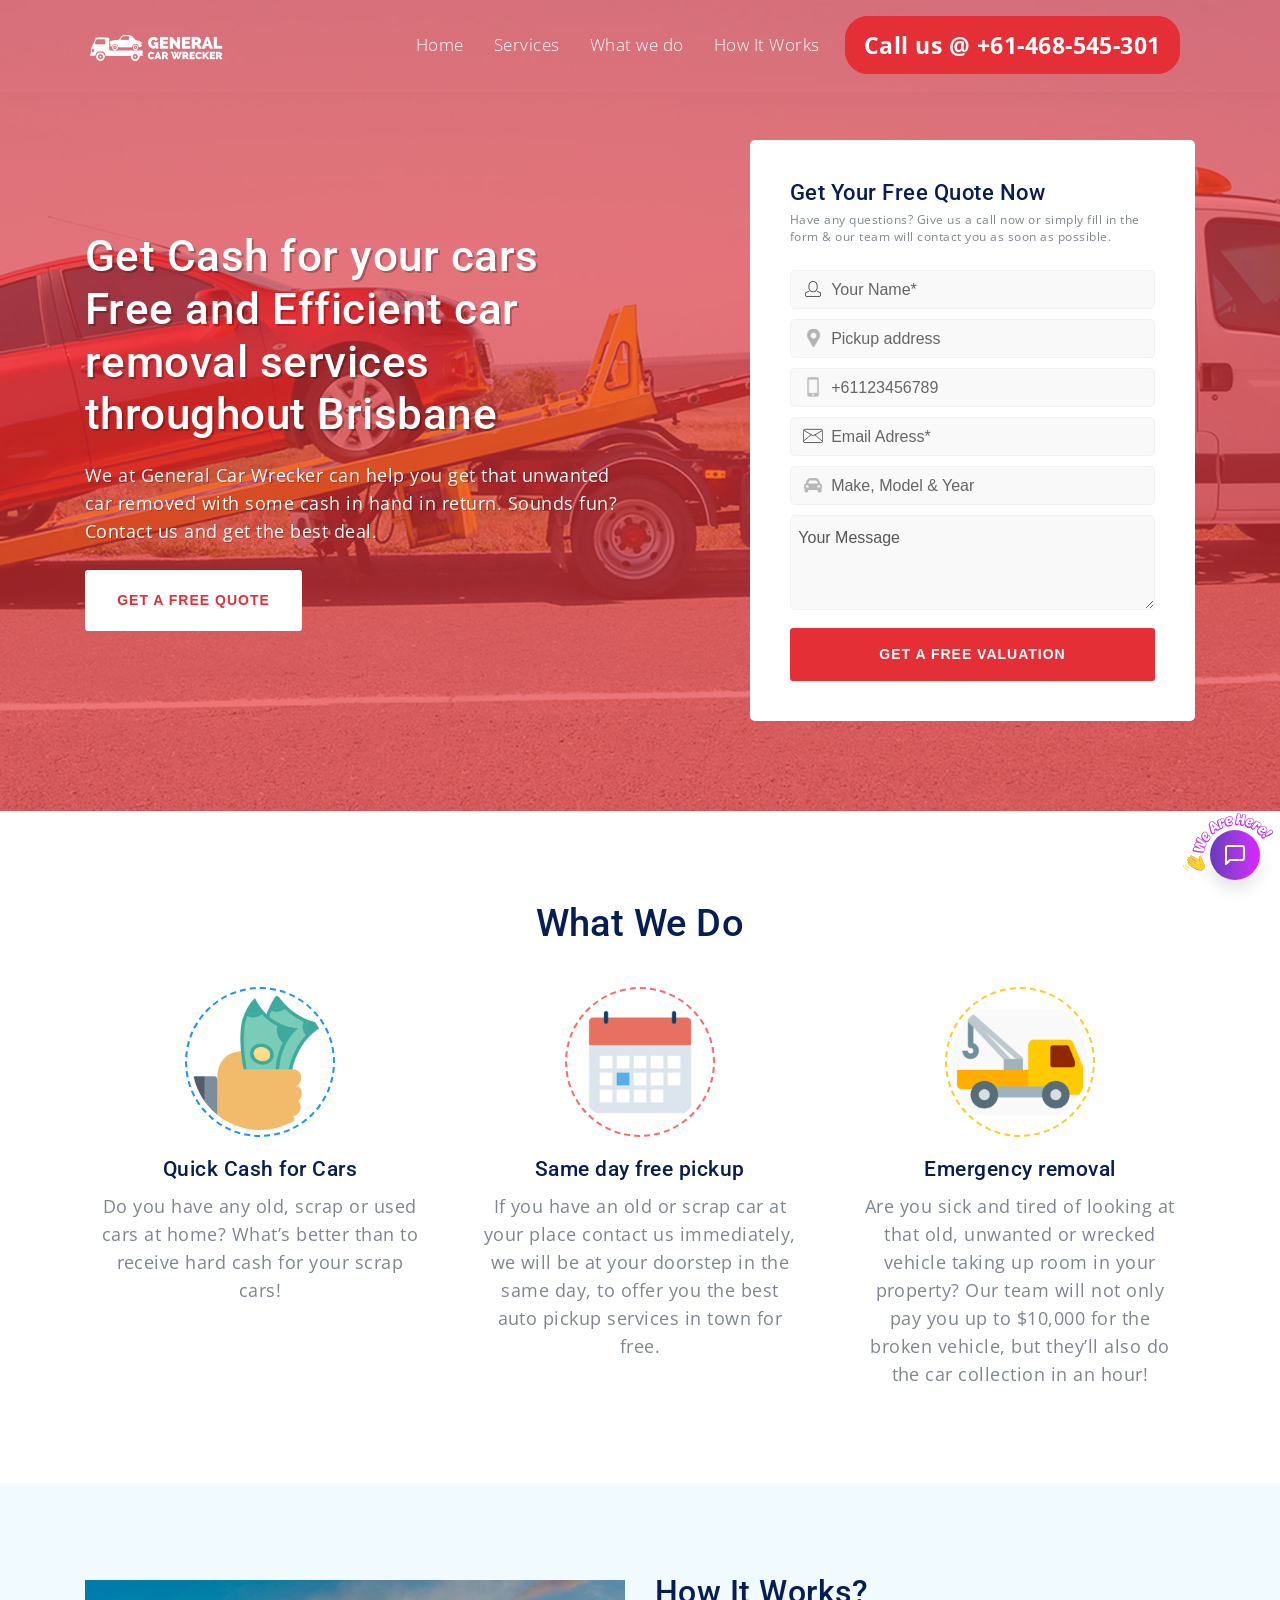
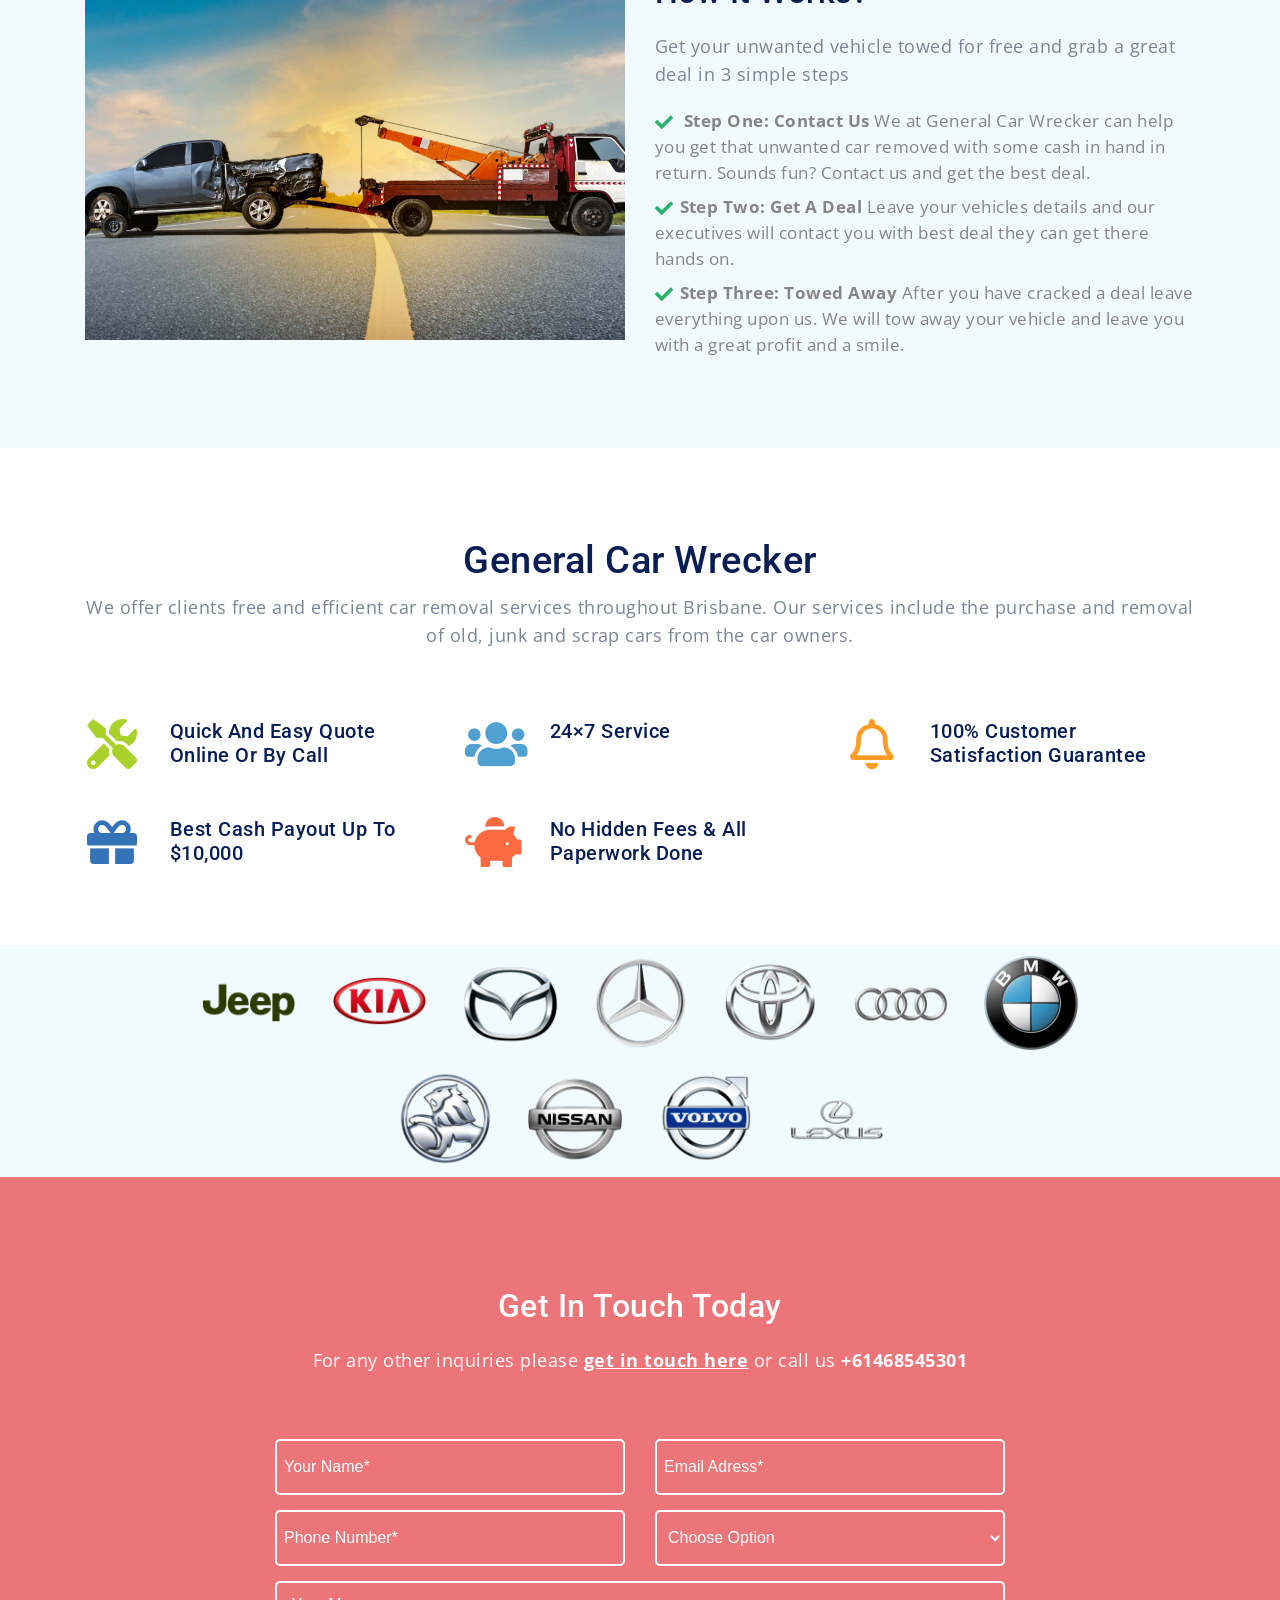
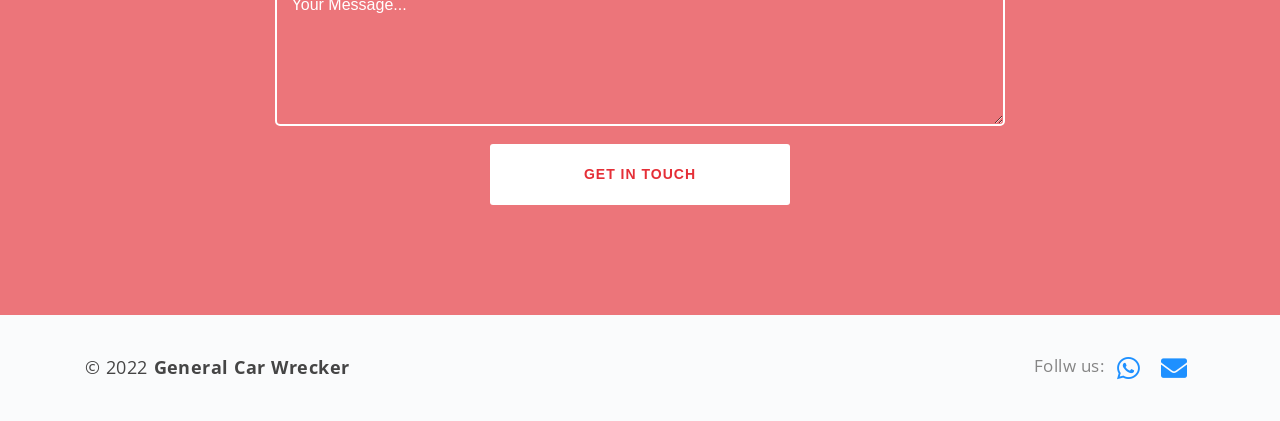
==== commit d4e6f007: "added formspree for home screen form" ====
--- a/index.html
+++ b/index.html
@@ -180,10 +180,10 @@
                     <!--end navbar-collapse -->
 
             </div>
-    		<!--end container -->
+            <!--end container -->
             
         </nav>
-    	<!--end navbar-fixed-top -->
+        <!--end navbar-fixed-top -->
         
     </header>
     <!--end header -->
@@ -193,12 +193,12 @@
 
         <div class="home-section-overlay"></div>
 
-		<!--begin container -->
-		<div class="container">
-
-	        <!--begin row -->
-	        <div class="row align-items-center">
-	          
+        <!--begin container -->
+        <div class="container">
+
+            <!--begin row -->
+            <div class="row align-items-center">
+              
                 <!--begin col-md-6-->
                 <div class="col-md-6 ">
 
@@ -238,17 +238,21 @@
                             <!--end success message -->
                             
                             <!--begin register form -->
-                            <form id="register-form-home" class="register-form-home register" action="php/register-home.php" method="post">
-                                
-                    
-                                <input class="register-input-home name-input-home grey-input" required="" name="name" placeholder="Your Name*" type="text">
-                                <input class="register-input-home name-input-pickup grey-input" required="" name="pickup" placeholder="Pickup address & Subrup" type="text">
-                                <input class="register-input-home name-mob-home grey-input" required="" name="phone" placeholder="+61-123-456-789" type="tel">
-
-                                <input class="register-input-home name-email-home grey-input" required="" name="email" placeholder="Email Adress*" type="email">
-                                <input class="register-input-home name-input-make-modal grey-input" required="" name="make-modal" placeholder="Make, Modal & Year" type="text">
-                                <textarea class="grey-input" rows="5" cols="20" name="contact_message" placeholder="Brif description of vehicle"></textarea>
+                            <form id="register-form-home" class="register-form-home register"
+                                action="https://formspree.io/f/mrgjbayb" method="POST">
+
+                                <input class="register-input-home name-input-home grey-input" name="name" placeholder="Your Name*" type="text" required>
+                                <input class="register-input-home name-input-pickup grey-input" name="pickup" placeholder="Pickup address" type="text">
+                                <input class="register-input-home name-mob-home grey-input" name="phone"
+                                    placeholder="+61123456789" type="tel" required>
+
+                                <input class="register-input-home name-email-home grey-input" name="email" placeholder="Email Adress*" type="email" required>
+                                <input class="register-input-home name-input-make-modal grey-input" name="make-modal" placeholder="Make, Model & Year" type="text" required>
+                                <textarea class="grey-input" rows="5" cols="20" name="contact_message" placeholder="Your Message"></textarea>
                                
+                                <input type="hidden" name="_contact_form" value="Home Screen Form" />
+                                <input type="text" name="_gotcha" style="display:none" />
+
                                 <input value="Get a free valuation" class="register-submit-home" type="submit">
                                     
                             </form>
@@ -265,11 +269,11 @@
                 </div>
                 <!--end col-md-5-->
 
-	        </div>
-	        <!--end row -->
-
-		</div>
-		<!--end container -->
+            </div>
+            <!--end row -->
+
+        </div>
+        <!--end container -->
 
     </section>
     <!--end home section -->
